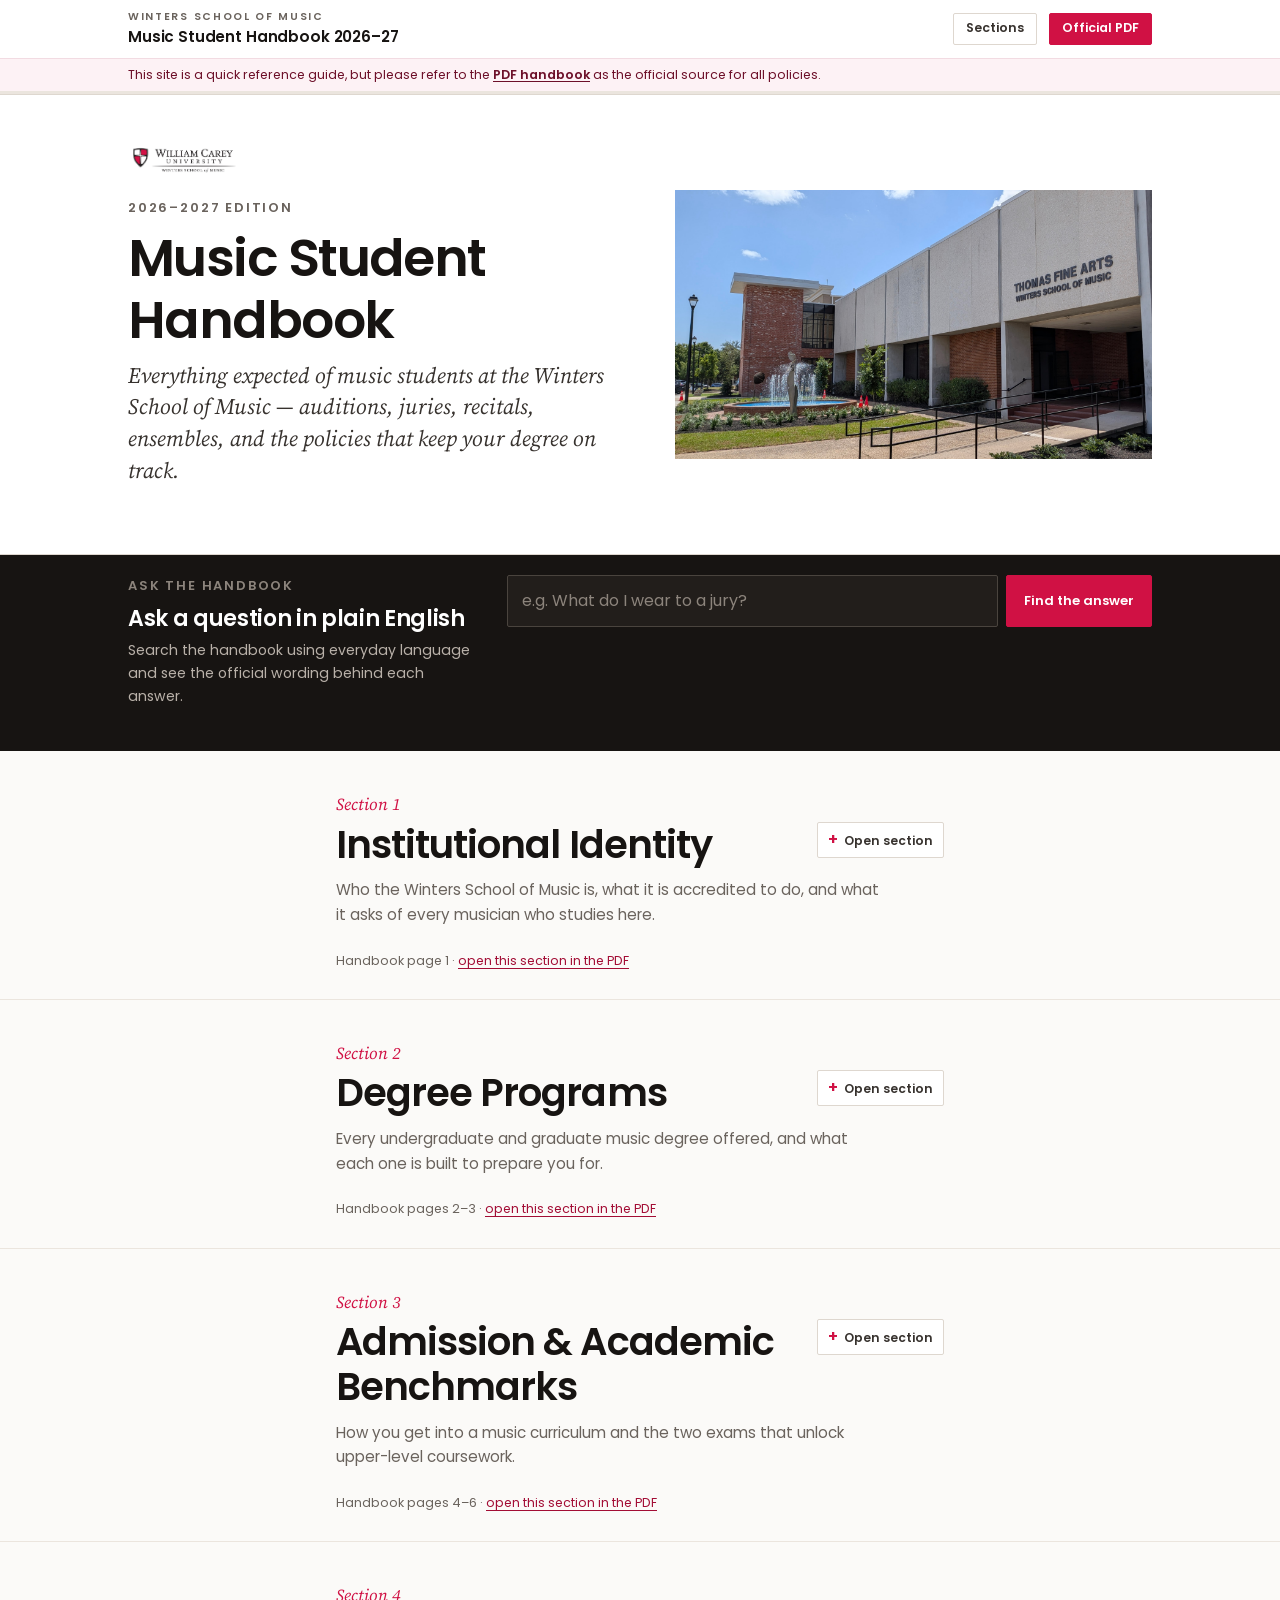
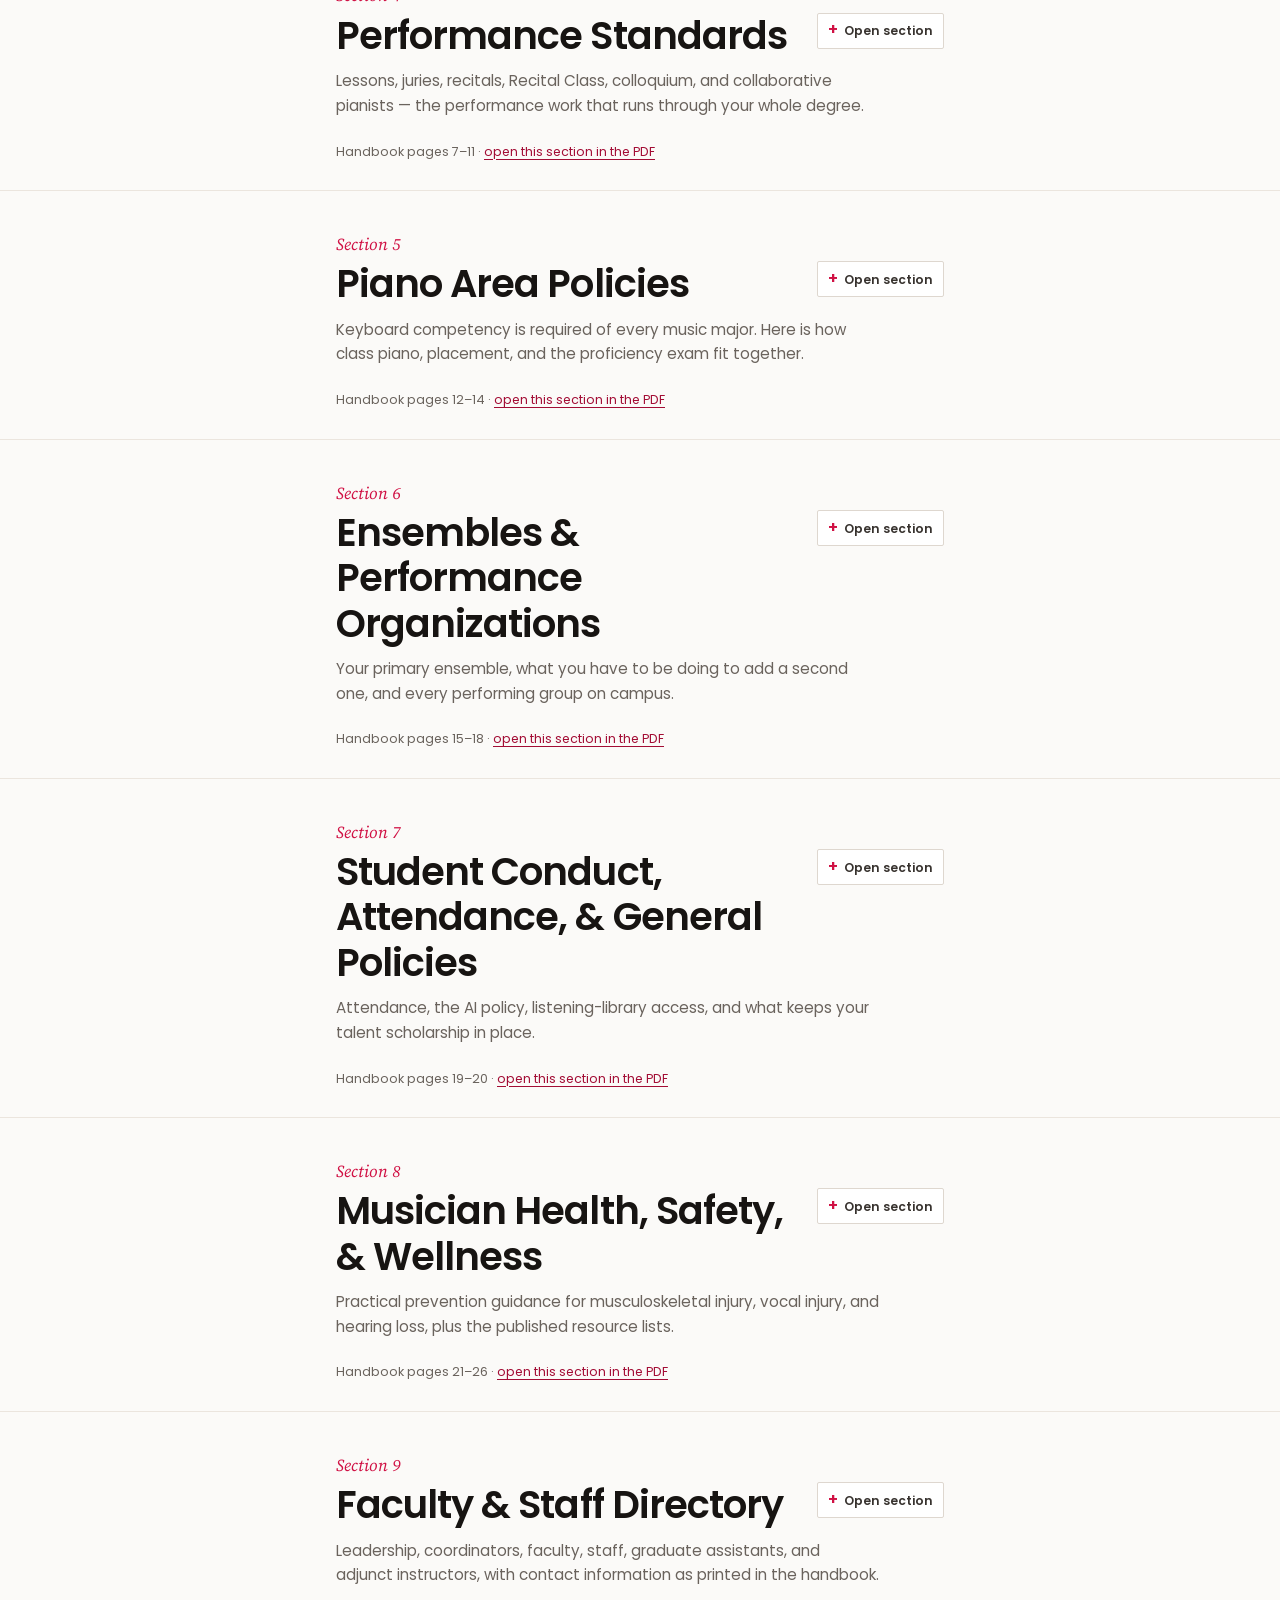
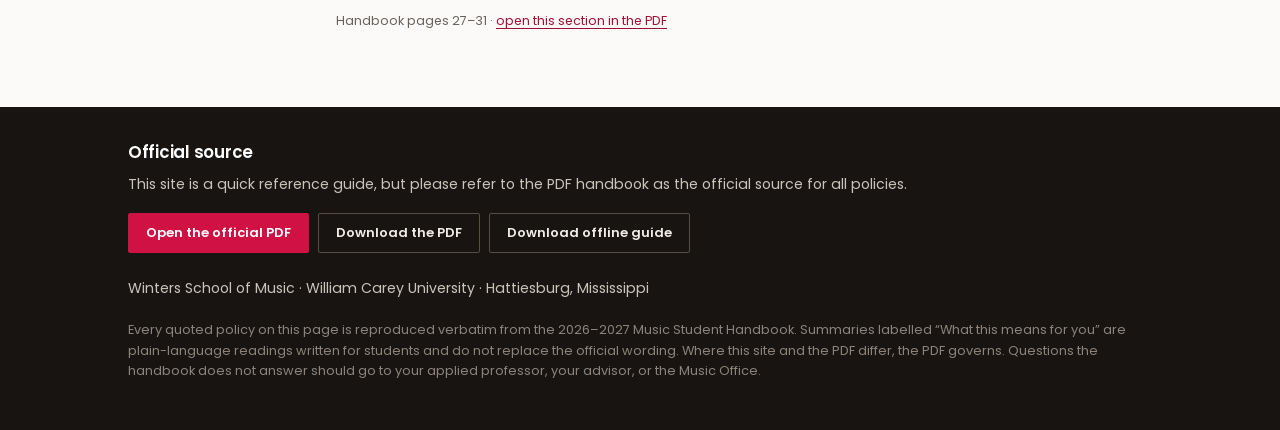
==== index.html @ 2bd4504a "Update index.html" ====
<!doctype html>
<html lang="en">
<head>
<meta charset="utf-8">
<meta name="viewport" content="width=device-width, initial-scale=1">
<title>Music Student Handbook 2026–2027 | Winters School of Music, William Carey University</title>
<meta name="description" content="A quick reference guide to the 2026–2027 Music Student Handbook of the Winters School of Music at William Carey University. The PDF handbook remains the official source for all policies.">
<meta name="author" content="Winters School of Music, William Carey University">
<meta name="color-scheme" content="light">
<link rel="stylesheet" href="assets/css/site.css">
</head>
<body>
<a class="skip-link" href="#main">Skip to main content</a>

<header class="site-header">
  <div class="wrap wrap--wide header-bar">
    <span class="header-id">
      <span class="kicker">Winters School of Music</span>
      <a class="title" href="#top"><span class="title-long">Music Student </span>Handbook 2026–27</a>
    </span>
    <button class="btn btn--ghost btn--sm" id="menu-toggle" type="button"
            aria-expanded="false" aria-controls="menu-panel">Sections</button>
    <a class="btn btn--primary btn--sm" href="assets/pdf/Music-Student-Handbook-2026-2027.pdf" target="_blank" rel="noopener">Official PDF</a>
  </div>
  <div class="official-strip">
    <div class="wrap wrap--wide"><p>This site is a quick reference guide, but please refer to the <a href="assets/pdf/Music-Student-Handbook-2026-2027.pdf" target="_blank" rel="noopener">PDF handbook</a> as the official source for all policies.</p></div>
  </div>
  <div class="progress-track" aria-hidden="true"><div class="progress-bar" id="progress-bar"></div></div>
</header>

<nav class="menu-panel" id="menu-panel" hidden aria-label="Handbook sections">
  <div class="wrap wrap--wide">
    <p class="eyebrow">Sections</p>
    <ul class="menu-list">
<li><a href="#section-1"><span class="num">1</span><span>Institutional Identity</span></a></li>
<li><a href="#section-2"><span class="num">2</span><span>Degree Programs</span></a></li>
<li><a href="#section-3"><span class="num">3</span><span>Admission &amp; Academic Benchmarks</span></a></li>
<li><a href="#section-4"><span class="num">4</span><span>Performance Standards</span></a></li>
<li><a href="#section-5"><span class="num">5</span><span>Piano Area Policies</span></a></li>
<li><a href="#section-6"><span class="num">6</span><span>Ensembles &amp; Performance Organizations</span></a></li>
<li><a href="#section-7"><span class="num">7</span><span>Student Conduct, Attendance, &amp; General Policies</span></a></li>
<li><a href="#section-8"><span class="num">8</span><span>Musician Health, Safety, &amp; Wellness</span></a></li>
<li><a href="#section-9"><span class="num">9</span><span>Faculty &amp; Staff Directory</span></a></li>
    </ul>
  </div>
</nav>

<main id="main">
<span id="top"></span>

<div class="hero">
  <div class="wrap wrap--wide hero-inner">
    <div>
      <img class="lockup" src="assets/img/wcu-winters-lockup.jpg"
           alt="William Carey University Winters School of Music logo lockup">
      <p class="eyebrow">2026–2027 Edition</p>
      <h1>Music Student Handbook</h1>
      <p class="lede">Everything expected of music students at the Winters School of Music — auditions,
        juries, recitals, ensembles, and the policies that keep your degree on track.</p>
    </div>
    <figure class="hero-figure">
      <img src="assets/img/tfa-exterior.jpg" width="1600" height="900"
           alt="The Thomas Fine Arts Building courtyard at William Carey University, with its fountain and sculpture."
           fetchpriority="high">
    </figure>
  </div>
</div>

<section class="guide" id="guide" aria-labelledby="guide-h">
  <div class="wrap wrap--wide guide-layout">
    <div class="guide-intro">
      <p class="eyebrow" style="color:#8c847c">Ask the Handbook</p>
      <h2 id="guide-h">Ask a question in plain English</h2>
      <p class="guide-sub">Search the handbook using everyday language and see the official wording behind each answer.</p>
    </div>
    <div class="guide-tools">
      <form class="guide-form" id="guide-form" role="search">
        <label class="sr-only" for="guide-input">Ask a question about the handbook</label>
        <input class="guide-input" id="guide-input" type="search" autocomplete="off"
               placeholder="e.g. What do I wear to a jury?">
        <button class="btn btn--primary" type="submit">Find the answer</button>
      </form>
    </div>
    <div class="guide-answer" id="guide-answer" role="status" aria-live="polite"></div>
  </div>
</section>

<section class="section" id="section-1" aria-labelledby="section-1-h">
<div class="wrap">
<div class="section-head">
<span class="section-num">Section 1</span>
<h2 id="section-1-h">Institutional Identity</h2>
<p class="blurb">Who the Winters School of Music is, what it is accredited to do, and what it asks of every musician who studies here.</p>
<p class="pages">Handbook page 1 · <a href="assets/pdf/Music-Student-Handbook-2026-2027.pdf#page=1" target="_blank" rel="noopener">open this section in the PDF</a></p>
<p style="margin-top:1rem"><button class="btn btn--ghost btn--sm" type="button" data-expand-all="section-1">Expand all official text</button></p>
</div>
<article class="sub" id="about-the-school">
<h3>About the Winters School of Music</h3>
<span class="pageref">Section 1 · handbook page 1 · <a href="assets/pdf/Music-Student-Handbook-2026-2027.pdf#page=1" target="_blank" rel="noopener">open in PDF</a></span>
<div class="means"><p class="means-label">What this means for you</p><p>The school is named for Donald and Frances Winters. It has been accredited by the National Association of Schools of Music since 1966 and has been a member of the American Music Therapy Association since 1977, which is why the degree requirements on this site are as specific as they are.</p></div>
<details class="official"><summary>Official handbook wording</summary>
<div class="official-body">
<p>The Winters School of Music at William Carey University is named in honor of Donald and Frances Winters in recognition of their vision, dedication, and leadership in developing the music program at the university. The Winters School has been an accredited institutional member of the National Association of Schools of Music (NASM) since 1966 and a member of the American Music Therapy Association (AMTA) since 1977.</p>
<p class="official-foot">Verbatim from the 2026–2027 Music Student Handbook, Section 1, page 1. <a href="assets/pdf/Music-Student-Handbook-2026-2027.pdf#page=1" target="_blank" rel="noopener">Open the official PDF at this page</a>.</p>
</div></details>
</article>
<article class="sub" id="mission-statement">
<h3>Mission Statement</h3>
<span class="pageref">Section 1 · handbook page 1 · <a href="assets/pdf/Music-Student-Handbook-2026-2027.pdf#page=1" target="_blank" rel="noopener">open in PDF</a></span>
<div class="means"><p class="means-label">What this means for you</p><p>The stated purpose is rigorous training that prepares disciplined artists for leadership in many fields of music, with faith integrated into that work.</p></div>
<details class="official"><summary>Official handbook wording</summary>
<div class="official-body">
<p>The Winters School of Music prepares disciplined artists and practitioners for leadership and service through rigorous academic and performance training. We expect artistic excellence while equipping graduates to integrate faith with their vocational calling across diverse musical disciplines to the glory of God alone.</p>
<p class="official-foot">Verbatim from the 2026–2027 Music Student Handbook, Section 1, page 1. <a href="assets/pdf/Music-Student-Handbook-2026-2027.pdf#page=1" target="_blank" rel="noopener">Open the official PDF at this page</a>.</p>
</div></details>
</article>
<article class="sub" id="vision-statement">
<h3>Vision Statement</h3>
<span class="pageref">Section 1 · handbook page 1 · <a href="assets/pdf/Music-Student-Handbook-2026-2027.pdf#page=1" target="_blank" rel="noopener">open in PDF</a></span>
<div class="means"><p class="means-label">What this means for you</p><p>“One Goal, One Passion” is shorthand you will hear often: excellence in education and performance, and Jesus in worship and service.</p></div>
<details class="official"><summary>Official handbook wording</summary>
<div class="official-body">
<p>“One Goal, One Passion”: Our One Goal is excellence in education and performance, and our One Passion is Jesus in worship and service.</p>
<p class="official-foot">Verbatim from the 2026–2027 Music Student Handbook, Section 1, page 1. <a href="assets/pdf/Music-Student-Handbook-2026-2027.pdf#page=1" target="_blank" rel="noopener">Open the official PDF at this page</a>.</p>
</div></details>
</article>
</div>
</section>

<section class="section" id="section-2" aria-labelledby="section-2-h">
<div class="wrap">
<div class="section-head">
<span class="section-num">Section 2</span>
<h2 id="section-2-h">Degree Programs</h2>
<p class="blurb">Every undergraduate and graduate music degree offered, and what each one is built to prepare you for.</p>
<p class="pages">Handbook pages 2–3 · <a href="assets/pdf/Music-Student-Handbook-2026-2027.pdf#page=2" target="_blank" rel="noopener">open this section in the PDF</a></p>
<p style="margin-top:1rem"><button class="btn btn--ghost btn--sm" type="button" data-expand-all="section-2">Expand all official text</button></p>
</div>
<article class="sub" id="degree-programs">
<h3>Degree Programs</h3>
<span class="pageref">Section 2 · handbook page 2 · <a href="assets/pdf/Music-Student-Handbook-2026-2027.pdf#page=2" target="_blank" rel="noopener">open in PDF</a></span>
<div class="means"><p class="means-label">What this means for you</p><p>Undergraduates can pursue the BA in Music (broader, pairs well with an outside minor), the Bachelor of Music in Music Education, Performance, or Music Therapy, or the Bachelor of Science with a concentration in Worship Leadership or Worship Technology. Graduate options are the fully online M.M.E., M.M.W.S., and Doctor of Arts in Music. Performance degrees are offered in guitar, piano, and voice. For the exact course lists, use the official University Catalog — this handbook does not replace it.</p></div>
<details class="official"><summary>Official handbook wording</summary>
<div class="official-body">
<h4>Undergraduate Degrees</h4>
<h4>Bachelor of Arts in Music</h4>
<p>The Bachelor of Arts degree with a major in music is a more general, less specialized degree program. Students pursuing this degree must complete the music core, music major, and upper-level elective coursework. This study, coupled with an outside minor such as business, psychology, foreign language, or theatre, allows for a greater diversification of possible career choices.</p>
<p>Bachelor of Music with majors in the following areas:</p>
<h4>Music Education</h4>
<p>Certified by the Mississippi Department of Education, the music education program prepares teachers in choral, instrumental, and general music, K-12. The music education degree requires four years of course work and one semester of supervised teaching.</p>
<h4>Performance</h4>
<p>Performance degrees are offered in guitar, piano, and voice. Courses in literature, pedagogy, and applied lessons prepare the student for graduate study, performance, and teaching careers. Piano majors may also pursue an emphasis in pedagogy or collaborative performance. Voice majors may pursue an emphasis in pedagogy.</p>
<h4>Music Therapy</h4>
<p>The music therapy degree offers expertise in music and psychology that prepares the student for work in a clinical/hospital setting. This program requires four years of coursework that is followed by a six-month internship and leads to certification.</p>
<p>Bachelor of Science in Music with concentrations in the following areas:</p>
<h4>Worship Leadership</h4>
<p>Developed with today’s full-time and bi-vocational worship leader in mind, this degree is designed with free electives to use for a minor or a second major. Courses include studies in music, worship studies, conducting, ensemble, and performance. The culmination of the degree is a worship leadership internship in the local church.</p>
<h4>Worship Technology</h4>
<p>Developed with today’s full-time and bi-vocational worship technology director in mind, this degree is designed with free electives to use for a minor or a second major. Courses include studies in music, worship studies, technology, ensemble, and performance. The culmination of the degree is a worship technology internship in the local church.</p>
<h4>Graduate Degrees</h4>
<h4>Master of Music Education</h4>
<p>The fully online Master of Music Education (M.M.E.) degree program provides an opportunity for music educators to perfect musicianship and enhance pedagogical expertise toward becoming master teachers. The program supports and advances the mission of William Carey University which is to provide quality liberal arts and professional education programs within a caring, Christian academic community, encouraging the individual student to develop his or her highest potential in scholarship, leadership, and service. Upon completion of this degree, students will be eligible for an advanced license (AA) to teach in the state of Mississippi.</p>
<h4>Master of Music in Worship Studies</h4>
<p>The fully online Master of Music in Worship Studies (M.M.W.S.) degree program provides an opportunity for church music professionals to perfect musicianship and to enhance specific expertise in the fields of church music and worship studies. The program supports and advances the mission of William Carey University which is to provide quality liberal arts and professional education programs within a caring, Christian academic community, encouraging the individual student to develop his or her highest potential in scholarship, leadership, and service.</p>
<h4>Doctor of Arts in Music</h4>
<p>The fully online Doctor of Arts in Music (D.A.) degree is designed to prepare musicians for careers in collegiate teaching as well as help prepare them to become leaders in their current positions as educators and worship leaders. The philosophy of the program is to integrate in-depth preparation in a primary emphasis, either Music Education or Worship Ministry, with general studies in an interest area that includes, but is not limited to, Conducting/ Performance Pedagogy, Leadership, Theology, and the Marching Arts. These interest areas are required to accommodate the diverse teaching responsibilities found in university instruction today. The School of Music core includes foundational course work in music history, music theory, and music performance.</p>
<p>Comprehensive degree curricula can be found in the official University Catalog.</p>
<p class="official-foot">Verbatim from the 2026–2027 Music Student Handbook, Section 2, page 2. <a href="assets/pdf/Music-Student-Handbook-2026-2027.pdf#page=2" target="_blank" rel="noopener">Open the official PDF at this page</a>.</p>
</div></details>
</article>
</div>
</section>

<section class="section" id="section-3" aria-labelledby="section-3-h">
<div class="wrap">
<div class="section-head">
<span class="section-num">Section 3</span>
<h2 id="section-3-h">Admission &amp; Academic Benchmarks</h2>
<p class="blurb">How you get into a music curriculum and the two exams that unlock upper-level coursework.</p>
<p class="pages">Handbook pages 4–6 · <a href="assets/pdf/Music-Student-Handbook-2026-2027.pdf#page=4" target="_blank" rel="noopener">open this section in the PDF</a></p>
<p style="margin-top:1rem"><button class="btn btn--ghost btn--sm" type="button" data-expand-all="section-3">Expand all official text</button></p>
</div>
<article class="sub" id="admission">
<h3>Admission to Music Curricula</h3>
<span class="pageref">Section 3 · handbook page 4 · <a href="assets/pdf/Music-Student-Handbook-2026-2027.pdf#page=4" target="_blank" rel="noopener">open in PDF</a></span>
<div class="means"><p class="means-label">What this means for you</p><p>Plan on an audition before you are admitted, and a music theory placement exam once you arrive; every new student enrolls in Freshman Theory I and starts either in week 1 or week 9 depending on the results. Transfer credit is evaluated by the Registrar's Office, and theory and class piano only transfer with a grade of B or higher. Transfer students must pass an upper-level examination during their first semester. Graduate applicants need a 2.75 GPA over their last 60 hours; doctoral applicants need a 3.0 master's GPA, two recommendation letters, a resume, and a 1,000- to 1,500-word writing sample.</p></div>
<details class="official"><summary>Official handbook wording</summary>
<div class="official-body">
<h4>Undergraduate Admission</h4>
<h4>Music Audition</h4>
<p>Prior to admission, each candidate should perform before the music faculty or program director. Selections should be representative of the student’s highest level of proficiency in vocal or instrumental music. In some instances, a student may be admitted as a music major who has not had the formal training necessary to perform the suggested literature but demonstrates exceptional talent.</p>
<h4>Music Theory Placement</h4>
<p>A Music Theory Placement Exam will be given to all students entering the School of Music. All new students will enroll in Freshman Theory I, and based on the results of the placement exam, will attend class beginning in week 1 or week 9. If the student is a community college transfer student and completed 4 semesters of music theory (freshmen &amp; sophomore levels) with a grade of B or higher, the placement exam is not required.</p>
<h4>Transfer Credits</h4>
<p>Evaluation of transfer credits for all courses, including music, is handled by the Registrar’s Office. All keyboard placement, class sequence progression, transfer credit evaluations, and proficiency requirements are governed by the Piano Area Policies outlined in Section 5 of this handbook. Transfer students must pass an upper-level examination during their first semester of attendance to continue in upper-level music study.</p>
<h4>Graduate Admission</h4>
<p>Master’s degree candidates must hold a bachelor’s degree in music from a regionally accredited institution with a cumulative grade point average of 2.75 over the last 60 credit hours of coursework</p>
<p>Music Education program requirements specific to M.M.E. Prior to admission, students must complete an admission application and either possess a current teacher’s certificate or have successfully passed Praxis II examinations (5113, 5114, 5115, or 5116) for teacher education eligibility (passing score based on state of residency).</p>
<p>Worship Studies program requirements specific to M.M.W.S. Prior to admission, students must complete an admission application and submit an essay of no less than 500 words describing learning and professional goals.</p>
<p>Requirements for graduation are found in the graduate catalog.</p>
<h4>Doctoral Admission</h4>
<p>Doctoral applicants must hold a master’s degree in music (or equivalent) with a cumulative grade point average of 3.0 or higher on all master’s level coursework. Applicants must submit two letters of recommendation from individuals familiar with the applicant’s professional and/or educational work, a resume (or curriculum vita), and a 1,000 to 1,500 word scholarly writing sample that describes the candidate’s interest in pursuing a terminal degree and an issue related to the candidate’s intended emphasis area. Accepted applicants must complete qualifying exams in music theory and music history.</p>
<p>Requirements for graduation are found in the graduate catalog.</p>
<p class="official-foot">Verbatim from the 2026–2027 Music Student Handbook, Section 3, page 4. <a href="assets/pdf/Music-Student-Handbook-2026-2027.pdf#page=4" target="_blank" rel="noopener">Open the official PDF at this page</a>.</p>
</div></details>
</article>
<article class="sub" id="upper-level-exam">
<h3>Upper-Level Examinations</h3>
<span class="pageref">Section 3 · handbook page 5 · <a href="assets/pdf/Music-Student-Handbook-2026-2027.pdf#page=5" target="_blank" rel="noopener">open in PDF</a></span>
<div class="means"><p class="means-label">What this means for you</p><p>This is the gate to 300- and 400-level music courses. Register for it after you finish Sophomore Theory (MUT 262) or Commercial Theory (MUT 265) and your piano proficiencies. The exam is a ten-minute recital in your principal area — memorized for all voice concentrations, and check with your applied instructor otherwise. Instrumentalists also submit an unedited scales-and-arpeggios recording in week 10, with one retake in week 12. Until you pass every component, you stay registered at the sophomore applied level and cannot register for upper-level music courses.</p></div>
<details class="official"><summary>Official handbook wording</summary>
<div class="official-body">
<p>Upper-level coursework is designated by a course code in the 300-499 range. To determine eligibility for Upper-Level music study, all students should register for an examination in their applied concentration after the successful completion of Sophomore Theory (MUT 262) or Commercial Theory (MUT 265) and Piano Proficiencies. The exam will consist of a ten-minute recital in the student’s principal performing area. For all voice concentrations, the program must be performed from memory. Other majors and concentrations should consult their applied instructor regarding memorization requirements.</p>
<p>Instrumentalists must submit an unedited recording of the 12 major and 12 natural minor scales with arpeggios to the instrumental coordinator during week 10 of the semester they intend to do their Upper-Level Exam. If the scales are not passed in week 10, then another recording may be made in week 12. If the scales are not passed in week 12, then the student will fail their Upper-Level Exam and be required to attempt it again the next semester.</p>
<p>FAILURE TO COMPLETE ALL COMPONENTS OF THE UPPER-LEVEL EXAM MEANS THAT STUDENTS MAY NOT REGISTER FOR UPPER-LEVEL MUSIC COURSES UNTIL ALL COMPONENTS OF THE EXAM ARE SUCCESSFULLY COMPLETED.</p>
<p>Students must register for applied music at the sophomore level until the Upper-Level Exam is successfully completed.</p>
<p>Transfer students will be permitted to enroll in Upper-Level coursework, including applied study, in their first semester at Carey provided they meet the following criteria: 1) have earned the equivalent of two full years of credit (freshman and sophomore) in their applied concentration, 2) have earned credit for freshman and sophomore music theory, and 3) have completed or made significant progress toward completion of all requirements for the piano proficiency as determined by the Carey music faculty.</p>
<p>To continue in Upper-Level coursework beyond the first semester at Carey, transfer students meeting the criteria above must successfully complete the Upper-Level exam and piano proficiency by the end of the first semester. Failure to complete both requirements will result in the student being restricted from enrolling in additional Upper-Level coursework until those requirements have been satisfied. With applied faculty approval, a transfer student’s Upper-Level program may consist in part of previously prepared material, but not entirely.</p>
<p class="official-foot">Verbatim from the 2026–2027 Music Student Handbook, Section 3, page 5. <a href="assets/pdf/Music-Student-Handbook-2026-2027.pdf#page=5" target="_blank" rel="noopener">Open the official PDF at this page</a>.</p>
</div></details>
</article>
<article class="sub" id="secondary-proficiency">
<h3>Secondary Proficiency Examinations</h3>
<span class="pageref">Section 3 · handbook page 6 · <a href="assets/pdf/Music-Student-Handbook-2026-2027.pdf#page=6" target="_blank" rel="noopener">open in PDF</a></span>
<div class="means"><p class="means-label">What this means for you</p><p>Every music major needs an applied secondary. For most students that is piano, because NASM requires keyboard competency; piano majors pick a different secondary instead. Voice secondaries sing three contrasting memorized songs, guitar secondaries play pieces plus CAGED scales, triads, and 7th-chord voicings, and orchestral or band secondaries play two intermediate pieces plus scales, arpeggios, and a chromatic scale. Piano proficiency details live in Section 5.</p></div>
<details class="official"><summary>Official handbook wording</summary>
<div class="official-body">
<p>All students pursuing a Bachelor of Music, a Bachelor of Arts in Music, or a Bachelor of Science in Music degree must pass ALL COMPONENTS OF THE UPPER-LEVEL EXAM.</p>
<p>All music majors are required to have an applied secondary. For many music majors, this will be piano, as all students are required to demonstrate proficiency on the keyboard according to NASM guidelines. Piano majors must enroll in another chosen secondary area of applied music and pass the corresponding proficiency examination. Piano proficiency requirements are found in Section 5 of this handbook.</p>
<p>Secondary exams consist of the following:</p>
<h4>Voice</h4>
<ul>
<li>Sing from memory three contrasting songs with precise intonation, musical accuracy, expression, clear diction, and a sense of style. The three selections should include an English song or aria and two language selections.</li>
</ul>
<h4>Guitar</h4>
<ul>
<li>Play two intermediate-level pieces</li>
<li>Sight read one piece from a chord chart (pop symbols or numbers)</li>
<li>Play major and minor diatonic and pentatonic scales in each CAGED position</li>
<li>Play major and minor triads and their inversions across the neck in adjacent string and spread string spacings</li>
<li>Play all 7th chord qualities in drop 2 and drop 3 voicings</li>
</ul>
<h4>Orchestral/Band Instruments</h4>
<ul>
<li>Play two pieces of intermediate difficulty</li>
<li>Play all major and minor scales</li>
<li>Play all major and minor arpeggios</li>
<li>Play a chromatic scale</li>
</ul>
<p class="official-foot">Verbatim from the 2026–2027 Music Student Handbook, Section 3, page 6. <a href="assets/pdf/Music-Student-Handbook-2026-2027.pdf#page=6" target="_blank" rel="noopener">Open the official PDF at this page</a>.</p>
</div></details>
</article>
</div>
</section>

<section class="section" id="section-4" aria-labelledby="section-4-h">
<div class="wrap">
<div class="section-head">
<span class="section-num">Section 4</span>
<h2 id="section-4-h">Performance Standards</h2>
<p class="blurb">Lessons, juries, recitals, Recital Class, colloquium, and collaborative pianists — the performance work that runs through your whole degree.</p>
<p class="pages">Handbook pages 7–11 · <a href="assets/pdf/Music-Student-Handbook-2026-2027.pdf#page=7" target="_blank" rel="noopener">open this section in the PDF</a></p>
<p style="margin-top:1rem"><button class="btn btn--ghost btn--sm" type="button" data-expand-all="section-4">Expand all official text</button></p>
</div>
<article class="sub" id="applied-study">
<h3>Applied Study (Private Lessons)</h3>
<span class="pageref">Section 4 · handbook page 7 · <a href="assets/pdf/Music-Student-Handbook-2026-2027.pdf#page=7" target="_blank" rel="noopener">open in PDF</a></span>
<div class="means"><p class="means-label">What this means for you</p><p>A $60 general music fee is charged per applied course. Non-major lessons are 30 minutes for one hour of credit; major lessons on your primary instrument or voice part are 60 minutes for two hours. You are expected to perform on a General Recital each semester, and the sign-up deadline is 4:00 pm Wednesday before a Friday performance — with title, composer, composer's dates, collaborative pianist, and length submitted to the Music Office. Studio recitals, studio classes, and chamber groups are assigned by your applied professor.</p></div>
<details class="official"><summary>Official handbook wording</summary>
<div class="official-body">
<p>A general music fee of $60 is assessed per applied music course in the Business Office.</p>
<p>There are two types of applied lessons:</p>
<ul>
<li>Non-Major, for students who desire elective applied lessons or are taking applied lessons leading to a proficiency exam. These lessons are 30 minutes in length. (1-semester hour)</li>
<li>Major, for Music Majors on their primary/principal voice part or instrument. These lessons are 60 minutes in length. (2-semester hours)</li>
</ul>
<p>Students are expected to perform in a General Recital each semester in their applied concentration. The deadline for signing up for a General Recital performance is 4:00 pm Wednesday prior to the performance on Friday. Students must supply the Music Office with complete information including Title, Composer, Composer’s Birth and Death Dates, Collaborative Pianist, and Length of Piece. The Recital Class Sign-Up Mach form can be found at the following link: RECITAL CLASS SIGNUP</p>
<p>Students are expected to participate in their individual studio recitals, classes, or chamber groups as assigned by their applied professor.</p>
<p class="official-foot">Verbatim from the 2026–2027 Music Student Handbook, Section 4, page 7. <a href="assets/pdf/Music-Student-Handbook-2026-2027.pdf#page=7" target="_blank" rel="noopener">Open the official PDF at this page</a>.</p>
</div></details>
</article>
<article class="sub" id="juries">
<h3>Jury Requirements</h3>
<span class="pageref">Section 4 · handbook page 9 · <a href="assets/pdf/Music-Student-Handbook-2026-2027.pdf#page=9" target="_blank" rel="noopener">open in PDF</a></span>
<div class="means"><p class="means-label">What this means for you</p><p>Everyone in major applied music performs a jury every semester. You choose one piece and the panel asks for more from your repertoire list, so performance majors should be ready for several. Scale juries happen inside your weekly lesson on a set freshman-to-sophomore sequence. Dress code for juries, upper-level exams, and Recital Class is business dress, no jeans, no athletic shoes. Missing a jury without notifying your teacher in advance is an F, and an approved incomplete has to be finished by the end of week two of the next semester.</p></div>
<details class="official"><summary>Official handbook wording</summary>
<div class="official-body">
<p>All students enrolled in major applied music are required to perform an Applied Jury Examination each semester. Repertoire and memorization requirements are contained in each applied course’s syllabus. Each student will choose one piece, and the jury will request additional selections from the student’s repertoire list. Performance majors should expect to perform several selections.</p>
<p>Scale juries will take place in applied lessons during the student’s weekly applied lesson in the following sequence:</p>
<ul>
<li>Fall freshmen, 12 major scales with arpeggios</li>
<li>Spring freshmen, 12 natural minor scales with arpeggios</li>
<li>Fall sophomore, 12 harmonic minor scales with arpeggios</li>
<li>Spring sophomore, 12 melodic minor scales with arpeggios</li>
</ul>
<p>Transfer student scale jury requirements will be determined by the applied faculty</p>
<p>Appropriate attire for performances (juries, Upper-Level exams, Recital Class, et al) is expected of all students and is as follows:</p>
<ul>
<li>Men: slacks, dress shirts, and/or ties, with or without jackets</li>
<li>Women: dress of moderate length or suitable slacks outfits</li>
<li>No jeans or athletic shoes</li>
</ul>
<p>The final grade in applied music is determined by combining the jury grade with the professor’s evaluation of the student performance throughout the semester. Grading criteria for all music courses is contained in the course syllabus.</p>
<p>Student failure to appear for a jury without PRIOR notice to the applied teacher will result in a jury grade of “F.” Certain extenuating circumstances (i.e., death in the family, illness with doctor’s excuse) may allow the student to receive an incomplete (“I”); however, a final semester grade may not be determined until the jury is complete. Failure to be present at a Jury, Upper-Level Exam, or Piano Proficiency Exam without PRIOR notification will result in an “F” in the applied lesson.</p>
<p>Since an incomplete (“I”) is designed to accommodate the student unable to perform during the exam time, and not to excuse a student who is unprepared, the make-up jury should be completed by the end of the second week of the following semester. Students who fail to meet the jury make-up deadline will receive an “F” and must re-enroll and successfully pass the failed applied course. An incomplete (“I”) which extends beyond the end of the following semester automatically becomes an “F.”</p>
<p class="official-foot">Verbatim from the 2026–2027 Music Student Handbook, Section 4, page 9. <a href="assets/pdf/Music-Student-Handbook-2026-2027.pdf#page=9" target="_blank" rel="noopener">Open the official PDF at this page</a>.</p>
</div></details>
</article>
<article class="sub" id="recitals">
<h3>Junior &amp; Senior Recital Requirements</h3>
<span class="pageref">Section 4 · handbook page 9 · <a href="assets/pdf/Music-Student-Handbook-2026-2027.pdf#page=9" target="_blank" rel="noopener">open in PDF</a></span>
<div class="means"><p class="means-label">What this means for you</p><p>Music education, BA, and music therapy students present one recital; performance majors present a junior and a senior recital. Before a junior recital you must have finished the Upper-Level Exam, all piano proficiencies, and Sophomore Theory. Clear the date with your applied teacher, advisor, and collaborative pianist, then reserve it in the Music Office. You must pass a recital hearing at least two weeks before the date and turn in your program at that hearing. Junior recitals are Thursdays at 6:00 pm and senior recitals Thursdays at 7:00 pm, with Tuesday and Monday slots opened as those fill. Setup and cleanup are your responsibility.</p></div>
<details class="official"><summary>Official handbook wording</summary>
<div class="official-body">
<p>Students in the following degree programs are required to present recitals:</p>
<ul>
<li>Music Education, senior recital of 25-30 minutes</li>
<li>Performance, junior recital of 25-30 minutes and a senior recital of 45-55 minutes</li>
<li>Music Therapy, junior recital of 25-30 minutes</li>
<li>BA in Music, senior recital of 25-30 minutes</li>
</ul>
<p>Students must complete the Upper-Level Exam, ALL Piano Proficiencies, and Sophomore Theory before being allowed to present a junior recital. All required recitals must be done prior to MUE 496 (Music Education) or MTH 497 (Music Therapy).</p>
<p>Non-degree recitals are encouraged. Scheduling will be based on availability.</p>
<h4>Process for Scheduling a Recital</h4>
<p>In selecting and reserving a recital space, required degree recitals take precedence over non-degree recitals.</p>
<p>The recital date must be cleared with the applied teacher, advisor, and collaborative pianist (if applicable) before it can be reserved on the Music calendar. Dates must be scheduled in the Music Office. Students who do not perform a recital on the registered date will not be guaranteed a make-up recital date within that semester.</p>
<p>Please click the following link for the Recital Scheduling Form: SCHEDULING FORM</p>
<p>Degree recitals cannot be performed until the student passes a recital hearing with the applied music faculty at least two weeks prior to the scheduled date of the recital. Recital programs must be submitted to the Music Office at the time of the recital hearing. Students are responsible for setting up the recital space and cleaning up following a recital.</p>
<h4>Recital Scheduling</h4>
<p>Junior Recitals, Thursdays at 6:00 pm (when Thursdays are full, then Tuesdays at 6:00 pm are opened; if Tuesdays are full, then Mondays at 6:00 pm are opened)</p>
<p>Senior Recitals, Thursdays at 7:00 pm (when Thursdays are full, then Tuesdays at 7:00 pm are opened; if Tuesdays are full, then Mondays at 7:00 pm are opened)</p>
<p class="official-foot">Verbatim from the 2026–2027 Music Student Handbook, Section 4, page 9. <a href="assets/pdf/Music-Student-Handbook-2026-2027.pdf#page=9" target="_blank" rel="noopener">Open the official PDF at this page</a>.</p>
</div></details>
</article>
<article class="sub" id="recital-class">
<h3>Recital Class</h3>
<span class="pageref">Section 4 · handbook page 7 · <a href="assets/pdf/Music-Student-Handbook-2026-2027.pdf#page=7" target="_blank" rel="noopener">open in PDF</a></span>
<div class="means"><p class="means-label">What this means for you</p><p>Recital Class is 20 performances a semester, 11 to 13 weekly class meetings plus 7 to 9 outside performances. Register for MUR 000 while you are in applied study, and MUR 001 in the term of your senior recital. You also have to perform in Recital Class at least once per semester as the featured soloist, chamber ensembles do not count. Failing two semesters costs $500 from your Talent Scholarship or Ensemble Award, and every additional failed semester reduces it further. Honors Colloquium does not count for credit or as an excused absence.</p></div>
<details class="official"><summary>Official handbook wording</summary>
<div class="official-body">
<p>Attendance at recitals and school concerts is considered an integral part of each student’s development as both a performer and an informed listener. Recital Class students are required to attend 11-13 weekly Recital Class meetings and 7-9 outside performances (student recitals, faculty recitals, ensemble concerts, musicals, and operas presented or sponsored by the Winters School of Music and other pre-approved musical performances) for a total of 20 performances per semester.</p>
<p>Music majors and minors enrolled in applied study must register for MUR 000 (Recital Class). Students who are required to perform a senior recital will register for MUR 001 (Senior Recital Class) in the term the recital is to be performed. Failure to register for Recital Class may result in a reduction of Talent Scholarship or Ensemble Award. A grade of “P” or “F” will be earned in the class.</p>
<p>Students who fail Recital Class for two semesters will forfeit $500 from their Music Talent Scholarship or Ensemble Award; every additional semester that is failed will result in additional reduction of Talent Scholarship or Ensemble Award. Students are required to register for MUR 001 (Senior Recital Class) during their final semester on campus or during their residency semester. Carey Scholars are not excused from this requirement. Honors Colloquium will not count as recital credit or as an excused absence from Recital Class.</p>
<p>Transfer students who have met recital requirements at their respective schools, but do not have transcript credit, may be required to secure a letter verifying recital attendance.</p>
<p>All music majors enrolled in applied lessons must perform in Recital Class at least once per semester. Failure to meet this requirement will result in a failing grade for the term. Performances must feature the student as the primary soloist (with or without a collaborative pianist). Chamber ensembles do not satisfy this requirement. However, standard repertoire involving additional performers (such as a duet or trio) where the student remains the featured performer may be approved at the applied instructor's discretion. First-semester students may be exempted from performing during the first term at their applied instructor's discretion. Secondary and elective students are encouraged to participate as scheduling allows.</p>
<p>Performance dates and venues are assigned by applied faculty. Once assigned a slot by the applied teacher (verified by the music office), the student is responsible for submitting complete program details no later than 4:00 PM on the Wednesday preceding the Friday performance. Late or incomplete submissions will result in forfeiture of the performance slot. Click here to submit recital class program information. Program details must be submitted via the RECITAL CLASS PROGRAM INFORMATION FORM and include: Full Title of Piece (including movement numbers and titles) Composer's Full Name and Dates (Birth-Death) Name of Collaborative Pianist (or note Unaccompanied) Exact Performance Duration (MM:SS)</p>
<p>Information and instructions regarding Recital Class performances will be available from individual applied teachers. Appropriate attire for all recital performances consists of the same requirements for jury examinations.</p>
<p class="official-foot">Verbatim from the 2026–2027 Music Student Handbook, Section 4, page 7. <a href="assets/pdf/Music-Student-Handbook-2026-2027.pdf#page=7" target="_blank" rel="noopener">Open the official PDF at this page</a>.</p>
</div></details>
</article>
<article class="sub" id="colloquium">
<h3>Colloquium</h3>
<span class="pageref">Section 4 · handbook page 10 · <a href="assets/pdf/Music-Student-Handbook-2026-2027.pdf#page=10" target="_blank" rel="noopener">open in PDF</a></span>
<div class="means"><p class="means-label">What this means for you</p><p>Music education, performance, music therapy, and worship students take a degree-specific colloquium that meets 4 to 7 times a semester. Attendance is mandatory, and you stay enrolled until you finish your on-campus degree requirements. The four courses are MUE 000, MUX 000, MTH 0010, and MUC 000.</p></div>
<details class="official"><summary>Official handbook wording</summary>
<div class="official-body">
<p>Students majoring in music education, performance, music therapy, or worship (leadership or technology) must participate in a colloquium course based on their degree plan. Participation will provide unique opportunities for interdisciplinary learning and shared development among students during various stages of their program. Students will discuss and address various techniques, methods, clinicals, and practical subjects related to their degree program to better prepare them for their field of study.</p>
<p>Enrollment in degree-specific colloquium courses is required until completion of all on-campus degree requirements. Colloquium meetings are scheduled 4-7 times per semester. Attendance is mandatory. There are four colloquium courses available:</p>
<ul>
<li>Music Education Colloquium (MUE 000), required for all music education (vocal/instrumental) majors.</li>
<li>Music Performance Colloquium (MUX 000), required for all music performance (vocal/instrumental) majors.</li>
<li>Music Therapy Colloquium (MTH 0010), required for all music therapy majors.</li>
<li>Worship Colloquium (MUC 000), required for all worship leadership &amp; worship technology majors and minors.</li>
</ul>
<p class="official-foot">Verbatim from the 2026–2027 Music Student Handbook, Section 4, page 10. <a href="assets/pdf/Music-Student-Handbook-2026-2027.pdf#page=10" target="_blank" rel="noopener">Open the official PDF at this page</a>.</p>
</div></details>
</article>
<article class="sub" id="collaborative-piano">
<h3>Collaborative Piano Guidelines</h3>
<span class="pageref">Section 4 · handbook page 10 · <a href="assets/pdf/Music-Student-Handbook-2026-2027.pdf#page=10" target="_blank" rel="noopener">open in PDF</a></span>
<div class="means"><p class="means-label">What this means for you</p><p>If you need a staff pianist, the Fall 2026 Collaborative Contract is due to Dr. Mathis by Thursday of Week 4 at 11:59 PM, filled out with your applied professor, with all music uploaded as a single PDF in the correct key, otherwise it is not accepted. Vocalists choose Option A ($400, one hour weekly) or Option B ($200, thirty minutes weekly); instrumentalists have one option ($200 for six 30-minute services). Degree recitals, competitions, and recordings add a $100 event fee. Fees are non-refundable and must be repaid if an event is rescheduled. Rehearsals start Week 5, need seven days' notice, are capped at two per week during Weeks 12-14, and require 24 hours' notice to cancel. A collaborative pianist is not required for juries or general recitals, accompaniment recordings are allowed there.</p></div>
<details class="official"><summary>Official handbook wording</summary>
<div class="official-body">
<p>The Fall 2026 Collaborative Contract is the required agreement to secure a pianist for lessons, juries, and recitals this semester. The contract must be filled out with the applied professor and submitted to Dr. Mathis by Thursday of Week 4 at 11:59 PM. All music must be uploaded as a single PDF in the correct key. Otherwise, the contract will not be accepted.</p>
<p>Vocalists may choose between two collaborative service options: Option A ($400) provides one hour of services each week, while Option B ($200) provides thirty minutes weekly. Both options include one general recital and jury. Instrumentalists who need a pianist have a single option ($200) that will receive (6) 30-minute services over the course of the semester in addition to one general recital and jury. Links to both contracts are below. Instrumental Collaborative Contract, Vocal Collaborative Contract.</p>
<p>If performing a degree recital, competition, or recording, there is an additional $100 event fee that applies (this does not apply to Upper-Level or General Recital performances). Please note: all fees are non-refundable and must be repaid if an event is rescheduled.</p>
<p>Rehearsals can start as early as Week 5 and must be scheduled at least seven days in advance. Only two rehearsals per week are allowed during Weeks 12–14, and cancellations require at least 24 hours’ notice to be rescheduled. Be on time and prepared. Missed or late rehearsals cannot be made up. By signing the contract, the student and the professor are agreeing to these policies, which are designed to help students stay organized and set up for a successful semester.</p>
<p>Note: Performing with a collaborative pianist is not required for juries or general recital participation. Due to the growth of the school of music, accompaniment recordings are allowed in these instances to alleviate collaborative personnel shortage.</p>
<p class="official-foot">Verbatim from the 2026–2027 Music Student Handbook, Section 4, page 10. <a href="assets/pdf/Music-Student-Handbook-2026-2027.pdf#page=10" target="_blank" rel="noopener">Open the official PDF at this page</a>.</p>
</div></details>
</article>
<article class="sub" id="guest-artists">
<h3>Guest Artists</h3>
<span class="pageref">Section 4 · handbook page 11 · <a href="assets/pdf/Music-Student-Handbook-2026-2027.pdf#page=11" target="_blank" rel="noopener">open in PDF</a></span>
<div class="means"><p class="means-label">What this means for you</p><p>Visiting artists perform in Thomas &amp; Miriam Roberson Auditorium, the Recital Hall, or Bass Chapel, usually with a master class the day before or after. Music majors are required to attend the recitals and take part in master classes as assigned by applied faculty.</p></div>
<details class="official"><summary>Official handbook wording</summary>
<div class="official-body">
<p>Each year, the Winters School invites several US and international performers to present recitals in Thomas &amp; Miriam Roberson Auditorium, Recital Hall, or Bass Chapel, sometimes preceded or followed by master classes the next day. These performances provide students with exposure to repertoire and opportunities to work with noted artists. Music majors are required to attend the recitals and participate in the master classes as assigned by applied faculty.</p>
<p class="official-foot">Verbatim from the 2026–2027 Music Student Handbook, Section 4, page 11. <a href="assets/pdf/Music-Student-Handbook-2026-2027.pdf#page=11" target="_blank" rel="noopener">Open the official PDF at this page</a>.</p>
</div></details>
</article>
</div>
</section>

<section class="section" id="section-5" aria-labelledby="section-5-h">
<div class="wrap">
<div class="section-head">
<span class="section-num">Section 5</span>
<h2 id="section-5-h">Piano Area Policies</h2>
<p class="blurb">Keyboard competency is required of every music major. Here is how class piano, placement, and the proficiency exam fit together.</p>
<p class="pages">Handbook pages 12–14 · <a href="assets/pdf/Music-Student-Handbook-2026-2027.pdf#page=12" target="_blank" rel="noopener">open this section in the PDF</a></p>
<p style="margin-top:1rem"><button class="btn btn--ghost btn--sm" type="button" data-expand-all="section-5">Expand all official text</button></p>
</div>
<div class="sub" id="section-5-overview">
<h3>Overview</h3>
<span class="pageref">Handbook page 12</span>
<div class="official-body" style="padding:0;border:0"><p>All music majors at William Carey University are required to demonstrate keyboard competency, as is required by NASM (National Association of Schools of Music). The content covered in Freshman and Sophomore Piano classes provides a foundational knowledge of the piano to better equip a student for a successful career in music. Successfully passing four semesters of Piano Class (MUP 171, 172, 271, 272) with a grade of C or higher will complete the Piano Proficiency Exam and all the piano course requirements. All music majors must register and receive credit for completing the Piano Proficiency Exam (MUP 000). If a student’s primary instrument is piano, they must register for and complete a secondary proficiency exam before progressing to upper-level music study (see Secondary Proficiency Exam requirements found in this handbook).</p></div>
</div>
<article class="sub" id="class-piano">
<h3>Class Piano</h3>
<span class="pageref">Section 5 · handbook page 12 · <a href="assets/pdf/Music-Student-Handbook-2026-2027.pdf#page=12" target="_blank" rel="noopener">open in PDF</a></span>
<div class="means"><p class="means-label">What this means for you</p><p>Four semesters of class piano, MUP 171, 172, 271, 272, passed with a C or higher completes the requirement, and you stay enrolled in piano continuously until the proficiency is done. Finish the sequence before an upper-level jury, junior or senior upper-level courses, an academic junior or senior recital, student teaching, internships, and graduation. If you fail a section, you wait for the next time it is offered and retake it.</p></div>
<details class="official"><summary>Official handbook wording</summary>
<div class="official-body">
<p>The Class Piano sequence must be completed in its entirety prior to passing an Upper-Level Jury, taking Junior and Senior Upper-Level courses, performing an academic Junior or Senior recital, completing student teaching, entering internships, and applying for graduation.</p>
<p>If the pace outlined by the piano classes is maintained, a student should complete the School of Music’s piano requirements after four semesters (two as a freshman and two as a sophomore). Students are required to remain enrolled in piano continuously until the Piano Proficiency Exam is completed. If a student fails a section of class piano, the student must wait until it is offered again, then re-take it and pass it in order to progress through the class piano sequence.</p>
<p class="official-foot">Verbatim from the 2026–2027 Music Student Handbook, Section 5, page 12. <a href="assets/pdf/Music-Student-Handbook-2026-2027.pdf#page=12" target="_blank" rel="noopener">Open the official PDF at this page</a>.</p>
</div></details>
</article>
<article class="sub" id="transfer-piano">
<h3>Transfer Student Piano Policy</h3>
<span class="pageref">Section 5 · handbook page 12 · <a href="assets/pdf/Music-Student-Handbook-2026-2027.pdf#page=12" target="_blank" rel="noopener">open in PDF</a></span>
<div class="means"><p class="means-label">What this means for you</p><p>Four semesters of class piano elsewhere with a B or higher exempts you from piano classes and the proficiency exam, though you still register for MUP 000 for credit. Two or three semesters places you in MUP 271; one or none places you in MUP 171. Transfer students should complete the proficiency during the first term of their junior year at WCU.</p></div>
<details class="official"><summary>Official handbook wording</summary>
<div class="official-body">
<p>Transfer music majors and minors who have completed four semesters of class piano at another regionally accredited institution with a grade of B or higher are exempt from piano classes and the proficiency exam and must register for MUP 000 to receive credit. Those with two or three semesters of prior class piano with a B or higher must enroll in MUP 271 (Piano Class III), while students with one or zero semesters must enroll in MUP 171 (Piano Class I). Transfer students should complete the proficiency exam during the first term of their junior year at WCU and may take applied piano lessons as electives once class piano requirements are met.</p>
<p class="official-foot">Verbatim from the 2026–2027 Music Student Handbook, Section 5, page 12. <a href="assets/pdf/Music-Student-Handbook-2026-2027.pdf#page=12" target="_blank" rel="noopener">Open the official PDF at this page</a>.</p>
</div></details>
</article>
<article class="sub" id="piano-proficiency">
<h3>Piano Proficiency Exam</h3>
<span class="pageref">Section 5 · handbook page 12 · <a href="assets/pdf/Music-Student-Handbook-2026-2027.pdf#page=12" target="_blank" rel="noopener">open in PDF</a></span>
<div class="means"><p class="means-label">What this means for you</p><p>The proficiency is taught and tested inside class piano, Piano I and II build fundamentals, Piano III and IV drill the exam components, and you register for MUP 000 alongside Class Piano IV. Components include two solo pieces, all 12 major and minor scales with arpeggios and a chord progression, harmonization and transposition, written and improvised accompanying, two four-part hymns, open-score reading, and sight reading. With your instructor's approval you can attempt components early.</p></div>
<details class="official"><summary>Official handbook wording</summary>
<div class="official-body">
<p>The piano proficiency requirements are taught and tested in the context of Class Piano. Class Piano I and II develop fundamentals, while Class Piano III and IV work on the exam components. Students should register for the proficiency exam (MUP 000) concurrently with Class Piano IV. A student may attempt to pass components early at the discretion of the course instructor.</p>
<p>Piano proficiency exam components are as follows:</p>
<h4>Material covered in Class Piano III (typical sequence)</h4>
<ul>
<li style="list-style:none;margin-left:-1.1rem"><strong>I-A.</strong> Solo Repertoire: The student will prepare a solo piece that demonstrates overall competency in technique, phrasing, expressing, touch, use of pedal, and overall musicianship. One piece should be early-intermediate, and the other should be intermediate-advanced.</li>
</ul>
<ul>
<li style="list-style:none;margin-left:-1.1rem"><strong>II.</strong> Scales / Arpeggios / Chord Progressions: The student will prepare all 12 Major and Minor Scales, one octave; a “1-3-5-3-1” arpeggio, one octave; and the I - IV 4/6 - I - V 6/5 - I chord progression.</li>
<li style="list-style:none;margin-left:-1.1rem"><strong>III.</strong> Harmonization / Transposition: The student will harmonize two simple melodies in the original key, using roman numerals or pop chord symbols as guides. Standard diatonic chords should be used in an appropriate accompaniment style. The melody is played in the right hand, and the accompaniment is played in the left hand. The student will then modulate with a pivot chord and transpose to a new key chosen by the student.</li>
<li style="list-style:none;margin-left:-1.1rem"><strong>IV.</strong> Accompanying: This component consists of both written and improvised examples. The student will play an accompanying figure with both hands while the teacher plays or sings the melody. Evenness and continuity are to be emphasized. Folk, popular, or sacred music used by music educators, music therapists, and church musicians will be used.</li>
<ul class="lvl2">
<li style="list-style:none;margin-left:-1.1rem"><strong>A.</strong> Written: The student will perform two written accompanying examples while the teacher performs the melody.</li>
<li style="list-style:none;margin-left:-1.1rem"><strong>B.</strong> Improvised: The student will perform two improvised accompanying examples while the teacher performs the melody.</li>
</ul>
</ul>
<h4>Material covered in Class Piano IV (typical sequence)</h4>
<ul>
<li style="list-style:none;margin-left:-1.1rem"><strong>I-B.</strong> Solo Repertoire: The student will prepare a second solo piece that demonstrates overall competency in technique, phrasing, expressing, touch, use of pedal, and overall musicianship. One piece should be early-intermediate, and the other should be intermediate-advanced.</li>
<li style="list-style:none;margin-left:-1.1rem"><strong>V.</strong> Hymn Playing: The student will demonstrate the ability to perform two 4-part, contrasting hymns from a standard denominational hymnal. Appropriate use of pedal and continuity is required.</li>
<li style="list-style:none;margin-left:-1.1rem"><strong>VI.</strong> Open Score Examples: The student will demonstrate the ability to play all non-adjacent combinations of parts (ST; SB; AB) from a standard SATB open score example. The student should be able to switch parts in the middle of the piece. The student will also prepare and perform the SA and TB parts of a traditional closed choral vocal score.</li>
<li style="list-style:none;margin-left:-1.1rem"><strong>VII.</strong> Sight Reading: The student will demonstrate the ability to sight read two examples of at least a two-part texture with no advanced preparation.</li>
</ul>
<p class="official-foot">Verbatim from the 2026–2027 Music Student Handbook, Section 5, page 12. <a href="assets/pdf/Music-Student-Handbook-2026-2027.pdf#page=12" target="_blank" rel="noopener">Open the official PDF at this page</a>.</p>
</div></details>
</article>
<article class="sub" id="piano-placement">
<h3>Piano Placement Policy</h3>
<span class="pageref">Section 5 · handbook page 13 · <a href="assets/pdf/Music-Student-Handbook-2026-2027.pdf#page=13" target="_blank" rel="noopener">open in PDF</a></span>
<div class="means"><p class="means-label">What this means for you</p><p>All freshmen start in MUP 171 unless piano is their concentration, in which case they enroll in MUP 111. If you already play well, ask the Music Office to schedule a hearing with the piano faculty and you may bypass some or all of class piano. Applied piano cannot be used as tutoring for the proficiency exam. All applied piano students take a jury at the end of the semester, and the piano faculty makes the final placement decision.</p></div>
<details class="official"><summary>Official handbook wording</summary>
<div class="official-body">
<p>All freshmen students will automatically be enrolled in MUP 171 (Class Piano I) in their first semester. Music majors with a piano concentration will be enrolled in the piano major section of applied piano (MUP 111).</p>
<p>If a student has a significant background in piano and can demonstrate competency in some or all of the proficiency components, then the student may bypass some or all of the class piano requirements. The piano faculty will hold individual hearing times for such students. A student wishing to schedule a hearing should contact the Music Office and come to the hearing prepared to demonstrate their level of comfort at the piano. The piano faculty members reserve the right to determine whether a student should be placed in applied piano or in class piano.</p>
<p>After the completion of the class piano sequence and the Piano Proficiency Exam, a student may continue taking applied piano, if desired. A student may NOT take applied piano as supplement to class piano (applied piano is not used as tutoring for the Piano Proficiency Exam).</p>
<p>Transfer music majors and minors who made a B or higher for four semesters of class piano at their previous institution will not be required to complete any piano classes or the piano proficiency exam. Transfer music majors and minors who have made a B or higher for two or three semesters of class piano must enroll in MUP 271 (Piano Class III). Transfer music majors and minors who have had one piano class or no piano at the college level must enroll in MUP 171 (Piano Class I). Transfer students may continue taking applied piano lessons as electives, if desired, upon the completion of class piano requirements.</p>
<p>All major and non-major applied piano students are required to complete a jury at the end of the semester. Specific jury requirements are decided by the applied instructor based on the course number and goals set in applied lessons.</p>
<p>The piano faculty reserves the right to the appropriate course placement or applied piano placement of ALL music majors.</p>
<p class="official-foot">Verbatim from the 2026–2027 Music Student Handbook, Section 5, page 13. <a href="assets/pdf/Music-Student-Handbook-2026-2027.pdf#page=13" target="_blank" rel="noopener">Open the official PDF at this page</a>.</p>
</div></details>
</article>
</div>
</section>

<section class="section" id="section-6" aria-labelledby="section-6-h">
<div class="wrap">
<div class="section-head">
<span class="section-num">Section 6</span>
<h2 id="section-6-h">Ensembles &amp; Performance Organizations</h2>
<p class="blurb">Your primary ensemble, what you have to be doing to add a second one, and every performing group on campus.</p>
<p class="pages">Handbook pages 15–18 · <a href="assets/pdf/Music-Student-Handbook-2026-2027.pdf#page=15" target="_blank" rel="noopener">open this section in the PDF</a></p>
<p style="margin-top:1rem"><button class="btn btn--ghost btn--sm" type="button" data-expand-all="section-6">Expand all official text</button></p>
</div>
<article class="sub" id="ensemble-requirements">
<h3>Primary &amp; Secondary Ensemble Requirements</h3>
<span class="pageref">Section 6 · handbook page 15 · <a href="assets/pdf/Music-Student-Handbook-2026-2027.pdf#page=15" target="_blank" rel="noopener">open in PDF</a></span>
<div class="means"><p class="means-label">What this means for you</p><p>Every music major participates in a primary ensemble, based on their principal applied area, every semester enrolled. To be in any secondary ensemble you have to hold at least a B in the primary one; drop below that at midterm and you are on ensemble probation, and finishing the semester below a B (or earning an F at any point) costs you secondary eligibility and any secondary ensemble scholarship for the next term. You get eligibility back after a full semester at B or higher. Bachelor of Science majors also need at least four semesters of Worship Choir or Worship Band. Ensemble performance attire is usually billed to your student account.</p></div>
<details class="official"><summary>Official handbook wording</summary>
<div class="official-body">
<p>All music majors are required to participate in a primary ensemble based on their principal applied performance area each semester enrolled at William Carey University. To participate in secondary ensembles, students must maintain a minimum grade of B in their assigned primary ensemble. If a student's grade falls below a B at midterm, they are placed on ensemble probation for the rest of the term. If the student does not raise their primary ensemble grade to a B or higher by the end of the semester, or if they earn an F at any point, they lose eligibility for all secondary groups for the following term, are restricted to their primary ensemble, and forfeit any secondary ensemble scholarships. Students may regain eligibility for secondary ensembles once they complete a full semester in their primary ensemble with a grade of B or higher.</p>
<h4>Primary Ensemble Assignment</h4>
<ul>
<li>Vocal primaries:</li>
<ul class="lvl2">
<li>Vocal performance majors must audition for Chorale or Concert Choir and participate in one each semester until graduation.</li>
<li>Worship leadership/technology majors are required to participate in Worship Choir and are highly encouraged to audition for Chorale or Concert Choir.</li>
<li>Choral music education majors must audition for Chorale or Concert Choir and participate in one each semester until they enter their residency.</li>
<li>Worship Choir is a co-requisite to Chorale and Concert Choir</li>
</ul>
<li>Instrumental primaries:</li>
<ul class="lvl2">
<li>All instrumental primaries are required to participate in either Orchestra, Piano Ensemble, Guitar Ensemble, Concert Band, Symphonic Winds, or Wind Symphony based on their primary instrument.</li>
<li>All wind and percussion music education majors are required to participate in the Spirit of Carey until they enter their residency semester.</li>
</ul>
<li>Bachelor of Science majors are required to participate in at least 4 semesters of Worship Choir or Worship Band regardless of applied principal. These requirements are for all students regardless of receiving a Talent Award. Each ensemble will have required performance attire. In most cases, this attire will be billed to the student’s account.</li>
</ul>
<p class="official-foot">Verbatim from the 2026–2027 Music Student Handbook, Section 6, page 15. <a href="assets/pdf/Music-Student-Handbook-2026-2027.pdf#page=15" target="_blank" rel="noopener">Open the official PDF at this page</a>.</p>
</div></details>
</article>
<article class="sub" id="performance-organizations">
<h3>Performance Organizations</h3>
<span class="pageref">Section 6 · handbook page 15 · <a href="assets/pdf/Music-Student-Handbook-2026-2027.pdf#page=15" target="_blank" rel="noopener">open in PDF</a></span>
<div class="means"><p class="means-label">What this means for you</p><p>This is the full roster of vocal and instrumental groups, from Worship Choir, Chorale, and Concert Choir to Wind Symphony, Orchestra, Carey Big Band, Spirit of Carey, Guitar Ensemble, and the traveling worship bands, with credit status and audition requirements noted for each. Register for the appropriate ensemble every semester you are full-time, even after the requirement is met, you can register for zero credit at that point. Music majors use the 300/400-level course codes.</p></div>
<details class="official"><summary>Official handbook wording</summary>
<div class="official-body">
<h4>Vocal Ensembles (all vocalists in a vocal ensemble must be in Worship Choir)</h4>
<ul>
<li>Worship Choir, a choral ensemble that is open to all students; no audition required. All vocalists and vocal concentration music majors will participate in this ensemble. (variable credit)</li>
<li>Chorale, the premier choral organization is open, by audition, to all students at William Carey University and performs the gamut of choral literature as well as extended works. All choral education majors must audition for the Chorale until they enter their residency semester. (variable credit)</li>
<li>Concert Choir, an SATB choral ensemble open to all WCU students by audition. This ensemble sings a variety of traditional and contemporary choral literature. (variable credit)</li>
<li>Carey On an auditioned chamber ensemble, members are required to audition for Chorale/Concert Choir. (variable credit)</li>
<li>Carpenter’s Wood an auditioned, traveling worship ensemble that performs for churches and community events. (variable credit)</li>
<li>Commissioner’s Quartet, an auditioned male quartet. (variable credit)</li>
<li>Musical Theatre Workshop, an ensemble that performs a variety of small- and large-form musical theatre literature. (credit)</li>
<li>Opera Workshop, students audition and portray operatic roles in full-stage productions, one-act operas, or within studio settings with costumes, scenery, and make-up. (credit)</li>
<li>Restoration Band, an auditioned, traveling worship ensemble that performs in churches, school chapels, and ministry conferences. (variable credit)</li>
<li>Hub City Worship, an auditioned, traveling worship ensemble that performs in churches, school chapels, and ministry conferences. (variable credit)</li>
<li>Cherry Street, an auditioned, traveling worship ensemble that primarily performs on campus, and occasionally in churches, school chapels, and ministry conferences. (variable credit)</li>
</ul>
<h4>Instrumental Ensembles (all instrumentalists in an instrumental ensemble must be in Orchestra, Piano Ensemble, Guitar Ensemble, Concert Band, Symphonic Winds, or Wind Symphony based on their primary instrument)</h4>
<ul>
<li>Wind Symphony, the university’s signature ensemble of woodwind, brass, and percussion instrumentalists. Acceptance and seating in the ensemble are by audition only. (variable credit)</li>
<li>Symphonic Winds, the auditioned premier instrumental ensemble that performs appropriate literature for the ensemble and accompanies large-scale ensembles and productions. (variable credit)</li>
<li>Concert Band, placement-based ensemble that performs appropriate literature and accompanies large-scale ensembles and productions. (variable credit)</li>
<li>Carey Big Band, auditioned and placement-based jazz ensemble. (variable credit)</li>
<li>Knights of Jazz, a small, auditioned jazz combo. (variable credit)</li>
<li>Spirit of Carey, auditioned indoor marching ensemble. All wind and percussion concentration music education majors must participate in this group until they begin residency. (variable credit)</li>
<li>Evidence, a competitive WGI indoor ensemble. Requires an audition and participation in the Spirit of Carey. (variable credit)</li>
<li>William Carey University Orchestra, auditioned string ensemble. (variable credit)</li>
<li>Carey String Quartet, auditioned string quartet. (variable credit)</li>
<li>Pep Band, an ensemble selected from current large-format ensemble audition results that performs for basketball games in the winter semester. The maximum number of students in this group is 25. (variable credit)</li>
<li>Pit Orchestra, an ensemble selected from current large-format ensemble audition results that performs for opera and musical theatre productions. (variable credit)</li>
<li>Guitar Ensemble, a performance group that explores a wide range of musical genres from Renaissance to Contemporary utilizing pieces written for guitar ensemble or arrangements of appropriate works. Open to all students by audition. (variable credit)</li>
<li>Piano Ensemble, an auditioned ensemble of pianists that performs literature for more than one piano. (variable credit)</li>
<li>Thomas Hall, an auditioned rock guitar group that performs for campus, community, and regional events. (variable credit)</li>
<li>Worship Band, an ensemble selected from wind auditions that performs with Worship Choir. (variable credit)</li>
</ul>
<p>Music majors are required to register for the appropriate ensemble (based upon applied concentration) each semester enrolled as full-time students, even if the ensemble requirement has been met.</p>
<p>Worship majors must enroll in at least 4 semesters of Worship Choir or Worship Band regardless of concentration.</p>
<p>If the ensemble requirement has been met, the student may register for an ensemble for zero credit. Upper-level (300/400) ensemble course codes should be used for music majors and lower-level (100/200) course codes for non-major students.</p>
<p class="official-foot">Verbatim from the 2026–2027 Music Student Handbook, Section 6, page 15. <a href="assets/pdf/Music-Student-Handbook-2026-2027.pdf#page=15" target="_blank" rel="noopener">Open the official PDF at this page</a>.</p>
</div></details>
</article>
<article class="sub" id="music-organizations">
<h3>Music Organizations</h3>
<span class="pageref">Section 6 · handbook page 17 · <a href="assets/pdf/Music-Student-Handbook-2026-2027.pdf#page=17" target="_blank" rel="noopener">open in PDF</a></span>
<div class="means"><p class="means-label">What this means for you</p><p>Four student organizations are listed: AMTA for music therapy majors, Delta Omicron, NAfME for music education majors, and Phi Mu Alpha Sinfonia. Each is a way to build leadership, service, and professional connections beyond coursework.</p></div>
<details class="official"><summary>Official handbook wording</summary>
<div class="official-body">
<p>American Music Therapy Association, an organization for music therapy majors, AMTA provides opportunities for increasing knowledge concerning the field of music therapy and promotes opportunities and experiences for students in providing activities for persons with disabilities. Students are involved in opportunities at local, regional, and national levels.</p>
<p>Delta Omicron, a professional and honorary fraternity, DO is open to music majors and minors who achieve its required academic performance and professional standards. It provides opportunities to increase leadership, service, and performance skills.</p>
<p>NAfME, an organization for music education majors that provides opportunities for increasing knowledge concerning the field of music education. Students are involved in opportunities at the local, state, and national levels.</p>
<p>Phi Mu Alpha Sinfonia, an American collegiate professional and social fraternity for men with a special interest in music.</p>
<p class="official-foot">Verbatim from the 2026–2027 Music Student Handbook, Section 6, page 17. <a href="assets/pdf/Music-Student-Handbook-2026-2027.pdf#page=17" target="_blank" rel="noopener">Open the official PDF at this page</a>.</p>
</div></details>
</article>
<article class="sub" id="audition-opportunities">
<h3>Performance &amp; Audition Opportunities</h3>
<span class="pageref">Section 6 · handbook page 17 · <a href="assets/pdf/Music-Student-Handbook-2026-2027.pdf#page=17" target="_blank" rel="noopener">open in PDF</a></span>
<div class="means"><p class="means-label">What this means for you</p><p>Two competition and audition pipelines are named. NATS regional auditions fall in the second week of November with state auditions the last weekend in March. MMTA holds performance auditions in voice, piano, organ, guitar, strings, woodwinds, and brass at its state convention, the first Thursday through Saturday of November.</p></div>
<details class="official"><summary>Official handbook wording</summary>
<div class="official-body">
<p>NATS, the National Association of Teachers of Singing is a professional organization for instructors of voice. NATS provides an opportunity for pre-college or college students to audition and compete with students of similar proficiency and age. Regional auditions are held during the second week of November and state auditions are held the last weekend in March.</p>
<p>MMTA, the Mississippi Music Teachers Association is a professional organization affiliated with the Music Teachers National Association (MTNA). Membership is open to teachers and college students. Performance auditions are available in voice, piano, organ, guitar, strings, woodwinds, and brass areas at the annual state convention which is held the first Thursday, Friday, and Saturday of November at rotating locations.</p>
<p class="official-foot">Verbatim from the 2026–2027 Music Student Handbook, Section 6, page 17. <a href="assets/pdf/Music-Student-Handbook-2026-2027.pdf#page=17" target="_blank" rel="noopener">Open the official PDF at this page</a>.</p>
</div></details>
</article>
</div>
</section>

<section class="section" id="section-7" aria-labelledby="section-7-h">
<div class="wrap">
<div class="section-head">
<span class="section-num">Section 7</span>
<h2 id="section-7-h">Student Conduct, Attendance, &amp; General Policies</h2>
<p class="blurb">Attendance, the AI policy, listening-library access, and what keeps your talent scholarship in place.</p>
<p class="pages">Handbook pages 19–20 · <a href="assets/pdf/Music-Student-Handbook-2026-2027.pdf#page=19" target="_blank" rel="noopener">open this section in the PDF</a></p>
<p style="margin-top:1rem"><button class="btn btn--ghost btn--sm" type="button" data-expand-all="section-7">Expand all official text</button></p>
</div>
<article class="sub" id="attendance">
<h3>Class, Lesson &amp; Ensemble Attendance</h3>
<span class="pageref">Section 7 · handbook page 19 · <a href="assets/pdf/Music-Student-Handbook-2026-2027.pdf#page=19" target="_blank" rel="noopener">open in PDF</a></span>
<div class="means"><p class="means-label">What this means for you</p><p>University policy requires attending at least 75% of class meetings to receive credit, on top of whatever your syllabus says. In applied music, tell your instructor before the lesson if you are sick or have an emergency; more than three unexcused lessons means you cannot pass the course, and the collaborative pianist still gets paid if they were scheduled. For ensembles, you get one absence for sickness without a doctor's note only if you email the director before the rehearsal, after that you need a doctor's excuse or prior approval.</p></div>
<details class="official"><summary>Official handbook wording</summary>
<div class="official-body">
<p>Students are expected to attend class on time and adhere to each instructor’s attendance policy that is contained in the course syllabus. According to school policy (see the University Catalog), students must attend a minimum of 75% of class meetings to receive credit for the course.</p>
<p>Students in applied music courses are expected to attend all lessons and studio classes. In the event of an emergency or illness, students must notify applied instructors prior to the lesson. The collaborative pianist will be paid if scheduled to attend the lesson. Faculty will re-schedule lessons if they must miss a lesson. If a student misses more than three unexcused lessons, the student cannot pass the applied music course. Excused absences include extended illness with a doctor’s excuse for each lesson or representation by the student in a School of Music ensemble.</p>
<p>Ensemble attendance is consistent among every group in the School of Music. A student is permitted one absence for sickness without a doctor’s excuse as long as the student emails the director before the rehearsal. After one absence, a doctor’s excuse or prior approval for a major life event is required.</p>
<p>School of Music buildings, including Thomas Fine Arts (TFA), Carey Band Hall (CBH), Lorena Roseberry-Smith Hall (LRS), and the College of Health Sciences (COHS), are open daily (see schedule below). Building access hours and building availability remain subject to change. Thomas Fine Arts &amp; Carey Band Hall o 6:00 AM -12:00 Midnight Lorena-Roseberry Smith Hall and College of Health Sciences o 6:00 AM - 9:00 PM</p>
<p>Active student ID card scanning is required for entry into CBH, LRS, and COHS. Students must not prop open exterior doors or permit unauthorized individuals into facilities after hours.</p>
<p class="official-foot">Verbatim from the 2026–2027 Music Student Handbook, Section 7, page 19. <a href="assets/pdf/Music-Student-Handbook-2026-2027.pdf#page=19" target="_blank" rel="noopener">Open the official PDF at this page</a>.</p>
</div></details>
</article>
<article class="sub" id="ai-policy">
<h3>Artificial Intelligence Policy</h3>
<span class="pageref">Section 7 · handbook page 19 · <a href="assets/pdf/Music-Student-Handbook-2026-2027.pdf#page=19" target="_blank" rel="noopener">open in PDF</a></span>
<div class="means"><p class="means-label">What this means for you</p><p>Assume AI is off-limits. Using AI software for any part of an academic assignment is prohibited unless the professor has given clear, written permission for that specific assignment, and violations go through the university's academic integrity policy.</p></div>
<details class="official"><summary>Official handbook wording</summary>
<div class="official-body">
<p>The use of artificial intelligence (AI) software to complete any part of a required academic assignment is prohibited unless explicitly permitted by the professor for that specific assignment.</p>
<p>At the Winters School of Music, professors may, at their discretion, allow the use of AI tools for certain assignments. However, students must assume that AI use is forbidden unless the professor has provided clear, written permission. Violations will be handled according to the university's academic integrity policy.</p>
<p class="official-foot">Verbatim from the 2026–2027 Music Student Handbook, Section 7, page 19. <a href="assets/pdf/Music-Student-Handbook-2026-2027.pdf#page=19" target="_blank" rel="noopener">Open the official PDF at this page</a>.</p>
</div></details>
</article>
<article class="sub" id="naxos">
<h3>Naxos Music Library</h3>
<span class="pageref">Section 7 · handbook page 19 · <a href="assets/pdf/Music-Student-Handbook-2026-2027.pdf#page=19" target="_blank" rel="noopener">open in PDF</a></span>
<div class="means"><p class="means-label">What this means for you</p><p>Music majors get access to the Naxos Music Listening Library online, which is where a lot of listening assignments come from.</p></div>
<details class="official"><summary>Official handbook wording</summary>
<div class="official-body">
<p>Music majors at WCU have access to the Naxos Music Listening Library online through the following address: NML URL: <a href="http://WMCarey.NaxosMusicLibrary.com." target="_blank" rel="noopener">http://WMCarey.NaxosMusicLibrary.com.</a></p>
<p class="official-foot">Verbatim from the 2026–2027 Music Student Handbook, Section 7, page 19. <a href="assets/pdf/Music-Student-Handbook-2026-2027.pdf#page=19" target="_blank" rel="noopener">Open the official PDF at this page</a>.</p>
</div></details>
</article>
<article class="sub" id="scholarships">
<h3>Scholarships &amp; Financial Aid</h3>
<span class="pageref">Section 7 · handbook page 20 · <a href="assets/pdf/Music-Student-Handbook-2026-2027.pdf#page=20" target="_blank" rel="noopener">open in PDF</a></span>
<div class="means"><p class="means-label">What this means for you</p><p>Talent Scholarships and, where applicable, Ensemble Awards require a cumulative 2.50 GPA, and no student may receive a Talent Scholarship for more than five years; exceptions are only granted by the Dean of the School of Music. Awards also depend on meeting your School of Music responsibilities and the terms in the university's Guide to Scholarships, Awards, and Grants. When you represent the university, the student handbook code of conduct applies, including not wearing other universities' clothing at those events.</p></div>
<details class="official"><summary>Official handbook wording</summary>
<div class="official-body">
<p>All music students are eligible to receive scholarship awards based upon academic achievement, special talent, or commitment to full-time Christian service (CRV). Students must adhere to requirements outlined in the university’s Guide to Scholarships, Awards, and Grants to maintain financial aid. Failure to maintain the required GPA or fulfillment of the Winters School of Music responsibilities could result in the loss of scholarship or award. Music majors must maintain a cumulative grade point average of 2.50 to retain their Talent Scholarships and, when applicable, Ensemble Awards. Students may NOT receive Talent Scholarships for more than five years. Exceptions may be applied for but will only be granted under circumstances deemed appropriate by the Dean of the School of Music.</p>
<p>When representing William Carey University, students should model the code of conduct from the student handbook. This includes refraining from public displays of affection and wearing clothing that represents other universities. Music students, as recipients of financial aid, are expected to represent the institution well.</p>
<p class="official-foot">Verbatim from the 2026–2027 Music Student Handbook, Section 7, page 20. <a href="assets/pdf/Music-Student-Handbook-2026-2027.pdf#page=20" target="_blank" rel="noopener">Open the official PDF at this page</a>.</p>
</div></details>
</article>
</div>
</section>

<section class="section" id="section-8" aria-labelledby="section-8-h">
<div class="wrap">
<div class="section-head">
<span class="section-num">Section 8</span>
<h2 id="section-8-h">Musician Health, Safety, &amp; Wellness</h2>
<p class="blurb">Practical prevention guidance for musculoskeletal injury, vocal injury, and hearing loss, plus the published resource lists.</p>
<p class="pages">Handbook pages 21–26 · <a href="assets/pdf/Music-Student-Handbook-2026-2027.pdf#page=21" target="_blank" rel="noopener">open this section in the PDF</a></p>
<p style="margin-top:1rem"><button class="btn btn--ghost btn--sm" type="button" data-expand-all="section-8">Expand all official text</button></p>
</div>
<article class="sub" id="instrumental-health">
<h3>Instrumental Injury Prevention</h3>
<span class="pageref">Section 8 · handbook page 21 · <a href="assets/pdf/Music-Student-Handbook-2026-2027.pdf#page=21" target="_blank" rel="noopener">open in PDF</a></span>
<div class="means"><p class="means-label">What this means for you</p><p>Playing injuries are real and mostly preventable. Watch for pain, joint stiffness, loss of motor control, swelling, redness, numbness, or tingling, and know the common conditions: tendonitis, epicondylitis, focal dystonia, back and neck strain, and carpal tunnel. The handbook's eight prevention steps come down to staying relaxed, warming up the whole body, resting on a schedule (two 45-minute sessions beat one 90-minute grind), never forcing, planning ahead instead of cramming, lifting equipment carefully, and getting medical attention immediately if something is wrong.</p></div>
<details class="official"><summary>Official handbook wording</summary>
<div class="official-body">
<p>The term musculoskeletal refers not only to the muscles and skeletal structures of the body, but also the tendons, ligaments, nerves, blood vessels, and associated tissues. Although injuries to these structures are often considered in the context of athletics, they are also prevalent in activities and careers associated with musical performance. Common injuries of this type include carpal tunnel syndrome, tendonitis, and bursitis, among others. These can result from such things as: repetitive movements, poor posture, improper instrument carriage, insufficient rest, stress that inhibits relaxation, or excessive force. Such habits can lead to injuries that result in issues ranging from significant pain to career-ending conditions. Below is a list of signs and symptoms that may indicate a musculoskeletal injury:</p>
<ul>
<li>Pain</li>
<li>Joint stiffness</li>
<li>Loss of motor control</li>
<li>Swelling</li>
<li>Redness</li>
<li>Numbness</li>
<li>Tingling sensation</li>
</ul>
<p>A close look at some specific injuries and how they manifest themselves may help us better evaluate personal playing habits.</p>
<p>Tendonitis: occurs when a tendon becomes inflamed due to overuse and friction resulting from repeated movements. Awkward posture and/or unnatural positions of joints can create friction, and the repeated action puts stress on the tendons. This condition can appear in players of a wide variety of instruments.</p>
<p>Epicondylitis: can come in different forms. The lateral form is also known as “tennis elbow,” while the medial form is known as “golfer’s elbow.” It can manifest as pain in the forearm, wrist, or elbow. It is often found in players who must use forearm rotation, and/or wrist bending with independent finger movement. Examples are keyboard, percussion, clarinet, harp, oboe, and trombone.</p>
<p>Focal Dystonia: occurs when a muscle in a specific location stops working properly. Some indications are difficulty playing, feeling fatigued in a specific location, cramping, involuntary joint movement, and loss of coordination. This condition can appear with or without pain. Typically, this condition is found in the hands and fingers of keyboard players and string players, the feet of drummers, and in the embouchure of brass players.</p>
<p>Back and Neck: these injuries often result from prolonged sitting or standing, as well as postures associated with supporting certain instruments (such as bassoon). Other causes related to body position are tilting or turning the head for long periods and “hunching” the shoulders. These actions and tendencies can cause unnatural spine position that may lead to bulging or herniated discs.</p>
<p>Carpal Tunnel: this condition is the result of nerve, tendon, and blood vessel compression and results in tingling, pain, and/or numbness in the thumb, index, and middle finger. Players who require repetitive wrist flexion, along with a great deal of finger movement, are at risk. A variation of this known as cubital tunnel syndrome can occur at the elbow and result in similar symptoms in the two outside fingers.</p>
<p>These are a small sampling of the potential injuries facing instrumentalists. Given the complexity of the human body, an exhaustive list of possible physical issues is just not practical. Rather, the goal is to bring awareness and promote thinking regarding health and safety as a very real concern for instrumentalists. Understanding the possible dangers and being proactive about addressing them can help instrumentalists insure a long and healthy career. That begins with the individual taking responsibility for evaluating their playing from every perspective. It also means seeking and accepting the advice of instructors who may observe harmful tendencies in the physical aspects of your performance. Remember that, as musicians, we are working toward a performance that will best represent what we want to share with the listener. All the habits that lead to injury work against that effort. Addressing those characteristics that lead to inefficiency and tension will result in better performances.</p>
<p>Steps to help prevent injury:</p>
<ul>
<li style="list-style:none;margin-left:-1.1rem"><strong>1.</strong> Stay relaxed! Avoid sustained tension in muscles and joints. This may require an adjustment to grip head/back angle, etc.</li>
<li style="list-style:none;margin-left:-1.1rem"><strong>2.</strong> Warm up! It would be foolish for an Olympic sprinter to attempt the 100-meter without adequate stretching and jogging beforehand. It is equally foolish for instrumentalists to skip a warm-up. Don’t just warm-up the embouchure, warm-up the large muscle groups with some quick stretching and motion. Also, loosen the neck, wrist, fingers, and shoulders as well.</li>
<li style="list-style:none;margin-left:-1.1rem"><strong>3.</strong> Rest! Throughout the practice, take short breaks to stretch and relax the body. If you plan to practice more than 45 minutes to an hour, break the time up into multiple sessions during the day. 1 ½ hours of practice will not be as beneficial as two 45-minute sessions.</li>
<li style="list-style:none;margin-left:-1.1rem"><strong>4.</strong> Don’t force! If your body is telling you that you are overdoing it … you are!</li>
<li style="list-style:none;margin-left:-1.1rem"><strong>5.</strong> Plan ahead! If you know you have a big performance coming up, don’t “cram” at the last minute. Your body will not be prepared for the sudden strain. Gradually increase your practice time and intensity starting well in advance. This will allow you to build the muscles up safely.</li>
<li style="list-style:none;margin-left:-1.1rem"><strong>6.</strong> Evaluate! Ask yourself if there are other activities you participate in that are leading to discomfort when you play your instrument. This may require a change.</li>
<li style="list-style:none;margin-left:-1.1rem"><strong>7.</strong> Lift properly! When moving equipment, avoid awkward positions.</li>
<li style="list-style:none;margin-left:-1.1rem"><strong>8.</strong> Don’t ignore! If you think you may have injured yourself, get medical advice/attention immediately. This could be the difference in the length of your career.</li>
</ul>
<p>As with most injury prevention, most of the responsibility lies with the individual choosing to take precautions in his/her daily activities. The role of the school of music is to make students and faculty aware of the dangers associated with the field, provide suggestions on how to avoid injury, and refer individuals to medical professionals, if necessary, through personal referral or through the office of student support. The school of music is also charged with providing rehearsal and performance space that will permit a safe environment when utilized in an appropriate and responsible manner.</p>
<h4>Resources Related to Musculoskeletal Health</h4>
<ul>
<li>National Association of Schools of Music (NASM) http://nasm.art-accredit.org/</li>
<li>Performing Arts Medicine Association (PAMA) http://www.artsmed.org/index/html</li>
<li>PAMA Bibliography (search tool) http://www.artsmed.org/bibliography.html</li>
<li>Part 1: Introduction and Background. Preventing Musculoskeletal Injury (MSI) for Musicians and Dancers: A Resource Guide http://www.shape.bc.ca/resources/pdf/part1.pdf</li>
<li>Part 2: Musicians. Preventing Musculoskeletal Injury (MSI) for Musicians and Dancers: A Resource Guide http://www.shape.be.ca/resources/pdf/part2.pdf</li>
<li>Daum, M.C. Musculoskeletal problems in musicians. Center for safety in the arts. http://www.sierranevada.edu/life/safety/musicsaf.html</li>
</ul>
<p class="official-foot">Verbatim from the 2026–2027 Music Student Handbook, Section 8, page 21. <a href="assets/pdf/Music-Student-Handbook-2026-2027.pdf#page=21" target="_blank" rel="noopener">Open the official PDF at this page</a>.</p>
</div></details>
</article>
<article class="sub" id="vocal-health">
<h3>Vocal Injury Prevention</h3>
<span class="pageref">Section 8 · handbook page 23 · <a href="assets/pdf/Music-Student-Handbook-2026-2027.pdf#page=23" target="_blank" rel="noopener">open in PDF</a></span>
<div class="means"><p class="means-label">What this means for you</p><p>Vocal health matters for anyone whose career runs on their voice. The handbook covers colds and laryngitis, muscle and tissue fatigue, reflux, nodules, and polyps, then gives thirteen prevention steps: listen to your body, warm up the midrange first, rest without whispering, sleep, drink about 64 ounces of water a day, avoid blood-thinning pain relievers such as aspirin, Aleve, Motrin, and Advil (Tylenol is acceptable), break up practice and stay under about two hours of singing a day, keep good posture, do not force, plan ahead, audit your offstage vocal habits, and eat well. Hoarseness or an unintended voice change lasting more than two weeks means see a medical professional, your voice teacher is trained to build a healthy voice, not to diagnose an injured one.</p></div>
<details class="official"><summary>Official handbook wording</summary>
<div class="official-body">
<p>Vocal health is not only important for singers, but it is crucial for anyone who uses their voice for their profession, such as teachers, clergy, salespeople, lawyers, and counselors. Below are examples of issues or problems one can have with their voice and some strategies that may help mitigate them.</p>
<p>Colds, Sore Throats, and Laryngitis: viruses that cause the vocal folds to become inflamed. Your voice may sound hoarse, deeper than usual, and you may not have access to your high register. Your vocal folds are especially susceptible to damage when you are sick with an upper respiratory infection. Avoid using your voice as much as possible, avoid throat clearing, talk quietly if you must talk, rest, and hydrate.</p>
<p>Fatigue (muscle fatigue and tissue fatigue): when the voice is overused and can feel like a tight or sharp pain in the throat area. Tissue fatigue is more like a raw or sore localized feeling right behind the Adam’s Apple. If you have muscular fatigue, work with your vocal instructor or a vocologist for a more efficient, less effortful technique. If the fatigue is at the tissue level, work to improve vocal hygiene by removing vocal irritants, staying hydrated, and using good breath support.</p>
<p>Acid Reflux Disease/Gastro-esophageal Reflux Disease: when acid comes up from the stomach into the larynx and can damage the vocal tissues. Some people experience a sour taste in the mouth or have heartburn-like symptoms. While surgery or prescription drugs may be needed to treat the issue, the first step is to try not to eat or drink (aside from water) 2-3 hours before bedtime. Limit foods such as coffee, chocolate, spicy or fatty foods, carbonated drinks, and alcohol. Don’t smoke. Try to eat smaller amounts of food throughout the day. Avoid clothing that is tight around the waist, such as tight belts or jeans. Remain upright immediately after eating. Use a pillow to elevate the head or raise the head of your bed so you are not completely flat when you sleep. You can also try acid-reducing agents, such as Pepcid AC, that are now available over the counter.</p>
<p>Vocal Nodule: a benign growth (kind of like a callus) usually on both sides of the vocal folds resulting from chronic vocal abuse.</p>
<p>Vocal Polyp: usually only on one side of the vocal fold often resulting from a traumatic incident to the vocal fold (like a bad sneeze or cough while sick) after a vocal hemorrhage (bleed) or mucosal tear.</p>
<p>Steps to help prevent injury:</p>
<ul>
<li style="list-style:none;margin-left:-1.1rem"><strong>1.</strong> Listen to your body! You and only you know how you feel. If you notice you are having to strain or push your voice, take a break. If you notice you are tired or hoarse, rest the voice.</li>
<li style="list-style:none;margin-left:-1.1rem"><strong>2.</strong> Warm-up! Warm up the midrange of the voice before the extremes. Use lip trills, singing through a straw, or other semi-occluded exercise (SOVT) to both warm up the voice and sooth a tired voice. And don’t just warm up the voice, warm up and stretch the entire body (especially the neck, shoulders, and back).</li>
<li style="list-style:none;margin-left:-1.1rem"><strong>3.</strong> Rest! Throughout your practices and rehearsals, take breaks to rest the voice and stretch and relax the body. Find ways to practice that don’t involve the voice (mental practice, rhythm work, research/background information, diction work, etc.). Avoid whispering, that does not rest your voice.</li>
<li style="list-style:none;margin-left:-1.1rem"><strong>4.</strong> Sleep! It is crucial that singers get enough sleep. General wear and tear on the voice and minor damage can often be remedied with adequate sleep.</li>
<li style="list-style:none;margin-left:-1.1rem"><strong>5.</strong> Hydrate! Singers must stay well-hydrated to keep the surfaces of the vocal folds moist and functioning efficiently. Try to drink 64 ounces of water per day. Avoid alcohol, excessive caffeine, and other substances or foods that may irritate your voice.</li>
<li style="list-style:none;margin-left:-1.1rem"><strong>6.</strong> Don’t do drugs! Singers should avoid aspirin products. This includes any anti-inflammatory drug such as Aleve, Motrin, Advil, aspirin, etc. Vitamin E should be used in moderation. These agents thin the blood and could cause a vocal fold hemorrhage, particularly if combined with excessive or improper vocal usage. Tylenol is acceptable for the voice. Smoking and other recreational drugs are extremely detrimental to the vocal fold tissues. Note that some over-the-counter cold &amp; flu medications and pain relievers can dehydrate the body.</li>
<li style="list-style:none;margin-left:-1.1rem"><strong>7.</strong> Take a break! If you plan to practice more than 45 minutes to an hour, break the time up into multiple sessions throughout the day and practice silently for at least 5 minutes for every 40 minutes of active vocal use. Avoid singing for more than 2 hours a day, especially if you are still building your vocal technique.</li>
<li style="list-style:none;margin-left:-1.1rem"><strong>8.</strong> Good posture! Use good posture/alignment and cultivate an efficient and free vocal technique.</li>
<li style="list-style:none;margin-left:-1.1rem"><strong>9.</strong> Don’t force! If your body is telling you that you are overdoing it … you are!</li>
<li style="list-style:none;margin-left:-1.1rem"><strong>10.</strong> Plan ahead! If you know you have a big performance coming up, don’t “cram” at the last minute. Your body will not be prepared for the sudden strain. Gradually increase your practice time and intensity starting well in advance. This will allow you to build the muscles up safely.</li>
<li style="list-style:none;margin-left:-1.1rem"><strong>11.</strong> Evaluate! Evaluate whether there are other activities you participate in that are leading to discomfort when you sing, such as talking too loudly, talking in noisy environments, repetitive throat clearing, shouting, cheering, singing or over-singing other genres of music, and general overuse.</li>
<li style="list-style:none;margin-left:-1.1rem"><strong>12.</strong> Watch what you eat! Maintain a healthy diet and find positive ways to manage stress.</li>
<li style="list-style:none;margin-left:-1.1rem"><strong>13.</strong> Don’t ignore it! If you feel any vocal pain, immediately stop using your voice. If you suspect a vocal injury or have hoarseness or unintended voice change for more than two weeks, consult a medical professional. Your vocal instructor is trained to help you find the most potential from a healthy voice, not diagnose or rehabilitate an injured voice. As with most injury prevention, the bulk of the responsibility lies with the individual choosing to take precautions in their daily activities. The role of the school of music is to make students and faculty aware of the dangers associated with the field, provide suggestions on how to avoid injury, and refer individuals to medical professionals, if necessary, through personal referral or through the office of student support.</li>
</ul>
<h4>Resources Related to Vocal Health</h4>
<ul>
<li>The National Center for Voice and Speech http://www.nevs.org</li>
<li>National Association of Schools of Music (NASM) https://nasm.arts-accredit.org/wp-content/uploads/sites/2/2016/02/6a_NASM_PAMA_NMH-Student_Information_Sheet-Standard-Vocal_June-2014.pdf</li>
<li>National Association of Teachers of Singing https://www.nats.org/NATS_Wellness_Blog.html</li>
<li>National Institute on Deafness and other Communication Disorders https://www.nidcd.nih.gov/health/taking-care-your-voice</li>
<li>Vanderbilt Voice Center https://www.vanderbilthleath.com/prgoram/voice-center#speech-language-pathologists</li>
</ul>
<p class="official-foot">Verbatim from the 2026–2027 Music Student Handbook, Section 8, page 23. <a href="assets/pdf/Music-Student-Handbook-2026-2027.pdf#page=23" target="_blank" rel="noopener">Open the official PDF at this page</a>.</p>
</div></details>
</article>
<article class="sub" id="hearing-health">
<h3>Hearing Health &amp; Noise Exposure</h3>
<span class="pageref">Section 8 · handbook page 25 · <a href="assets/pdf/Music-Student-Handbook-2026-2027.pdf#page=25" target="_blank" rel="noopener">open in PDF</a></span>
<div class="means"><p class="means-label">What this means for you</p><p>Hearing loss, tinnitus, and pitch-perception problems can end a performing career, and they are not just an amplified-music issue, solo practice in a small room counts. Risk climbs above 85dB, and the published exposure limits run from 8 hours at 85dB down to about 2 minutes at 110dB. Plan breaks from loud material, use earplugs when you know it will be loud, take the same precautions off campus, and talk to an instructor or director if you are worried about damage.</p></div>
<details class="official"><summary>Official handbook wording</summary>
<div class="official-body">
<p>One of the greatest risks for instrumentalists is hearing loss. Unlike the musculoskeletal issues that many musicians don’t think much about, noise levels are something that we deal with on a regular basis. Many players fail to take necessary precautions to protect their hearing despite this awareness. It is important that we understand hearing health is not a concern only for those working around amplified instruments and music. It is a very real concern for all instrumentalists. This includes solo practice sessions in small spaces.</p>
<p>Beyond hearing loss, musicians face other career-threatening issues like tinnitus and pitch-perception problems. Tinnitus, often a ringing, buzzing, or hissing sound in one or both ears, is frequently caused by loud noise exposure. It can be temporary or permanent and is also linked to other health concerns like high blood pressure, highlighting the need for good overall health. Similarly, pitch-perception problems (the inability to correctly distinguish between pitches) can also result from damage due to loud noise exposure, which can effectively end a performing musician's career.</p>
<p>A few facts about hearing and noise that will hopefully prompt thoughtful consideration:</p>
<ul>
<li style="list-style:none;margin-left:-1.1rem"><strong>1.</strong> Hearing health is crucial for lifelong success in music.</li>
<li style="list-style:none;margin-left:-1.1rem"><strong>2.</strong> Permanent hearing damage can result from exposure to loud noises. This is known as Noise Induced Hearing Loss (NIHL).</li>
<li style="list-style:none;margin-left:-1.1rem"><strong>3.</strong> This damage is typically preventable by avoiding exposure to loud sounds, especially for long periods of time.</li>
<li style="list-style:none;margin-left:-1.1rem"><strong>4.</strong> The closer you are to the source of a loud sound the higher the risk of damage.</li>
<li style="list-style:none;margin-left:-1.1rem"><strong>5.</strong> The greatest risks come from sounds above 85dB in intensity (about the level of a typical vacuum cleaner).</li>
<li style="list-style:none;margin-left:-1.1rem"><strong>6.</strong> Approximate exposure limits to sound are as follows:</li>
<ul class="lvl2">
<li style="list-style:none;margin-left:-1.1rem"><strong>a.</strong> 85dB (vacuum cleaner/MP3 player at 1/3 volume) = 8 hours</li>
</ul>
</ul>
<ul>
<ul class="lvl2">
<li style="list-style:none;margin-left:-1.1rem"><strong>b.</strong> 90dB (blender, hair dryer) = 2 hours</li>
<li style="list-style:none;margin-left:-1.1rem"><strong>c.</strong> 94dB (MP3 player at ½ volume) = 1 hour</li>
<li style="list-style:none;margin-left:-1.1rem"><strong>d.</strong> 100dB (MP3 player at full volume, lawnmower) = 15 minutes</li>
<li style="list-style:none;margin-left:-1.1rem"><strong>e.</strong> 110dB (rock concert, power tools) = 2 minutes</li>
<li style="list-style:none;margin-left:-1.1rem"><strong>f.</strong> 120dB (jet planes at takeoff) = without ear protection damage is almost immediate</li>
</ul>
<li style="list-style:none;margin-left:-1.1rem"><strong>7.</strong> Planning rehearsal and practice time to allow breaks from high volume material will help prevent damage.</li>
<li style="list-style:none;margin-left:-1.1rem"><strong>8.</strong> Use earplugs when you know you will be exposed to high levels.</li>
<li style="list-style:none;margin-left:-1.1rem"><strong>9.</strong> Don’t limit your precautions to the music building/department. Take precautions in every environment.</li>
<li style="list-style:none;margin-left:-1.1rem"><strong>10.</strong> Seek immediate medical advice/attention if you suspect you have suffered damage.</li>
<li style="list-style:none;margin-left:-1.1rem"><strong>11.</strong> If you have concerns about possible hearing damage in relation to your involvement in the school of music, speak with an instructor or director to discuss it.</li>
</ul>
<p class="official-foot">Verbatim from the 2026–2027 Music Student Handbook, Section 8, page 25. <a href="assets/pdf/Music-Student-Handbook-2026-2027.pdf#page=25" target="_blank" rel="noopener">Open the official PDF at this page</a>.</p>
</div></details>
</article>
</div>
</section>

<section class="section" id="section-9" aria-labelledby="section-9-h">
<div class="wrap">
<div class="section-head">
<span class="section-num">Section 9</span>
<h2 id="section-9-h">Faculty &amp; Staff Directory</h2>
<p class="blurb">Leadership, coordinators, faculty, staff, graduate assistants, and adjunct instructors, with contact information as printed in the handbook.</p>
<p class="pages">Handbook pages 27–31 · <a href="assets/pdf/Music-Student-Handbook-2026-2027.pdf#page=27" target="_blank" rel="noopener">open this section in the PDF</a></p>
</div>
<div class="sub" id="directory">
<h3>How to reach the School of Music</h3>
<span class="pageref">Section 9 · handbook pages 27–31</span>
<div class="means"><p class="means-label">What this means for you</p><p>Contact information for the people who run the School of Music, exactly as printed in the handbook. Email is the fastest way to reach faculty and staff.</p></div>
</div>
<div class="dir-group"><h3>Leadership</h3>
   <div class="person person--photo">
   <img src="assets/img/headshots/brandon-hardin.jpg" alt="Brandon Hardin, Dean of the School of Music." width="480" height="480" loading="lazy" decoding="async">
<div>
<p class="name">Brandon Hardin</p>
<p class="role">Dean of the School of Music, worship studies</p>
<p class="degrees">B.M.E., Delta State University; M.M., Southern Oregon University; D.Ed.Min., The Southern Baptist Theological Seminary</p>
<p class="contact"><a href="mailto:bhardin@wmcarey.edu">bhardin@wmcarey.edu</a></p>
</div></div>
   <div class="person person--photo">
   <img src="assets/img/headshots/travis-coakley.jpg" alt="Travis Coakley, Associate Dean of the School of Music." width="480" height="480" loading="lazy" decoding="async">
   <div>
<p class="name">Travis Coakley</p>
<p class="role">Associate Dean of the School of Music, music education</p>
<p class="degrees">B.M.E., M.M.E., The University of Southern Mississippi; Ed.S., Auburn University; D.A., William Carey University</p>
<p class="contact"><a href="mailto:tcoakley@wmcarey.edu">tcoakley@wmcarey.edu</a></p>
</div></div>
   <div class="person person--photo">
   <img src="assets/img/headshots/will-bishop.jpg" alt="Will Bishop, Chair of Worship Studies." width="480" height="480" loading="lazy" decoding="async">
   <div>
<p class="name">Will Bishop</p>
<p class="role">Chair of Worship Studies</p>
<p class="degrees">B.M., The University of Memphis; M.M, Southwestern Baptist Theological Seminary; D.M.A., New Orleans Baptist Theological Seminary</p>
<p class="contact"><a href="mailto:wrbishop@wmcarey.edu">wrbishop@wmcarey.edu</a></p>
</div></div>
   <div class="person person--photo">
   <img src="assets/img/headshots/joel-dunlap.jpg" alt="Joel Dunlap, Chair of Vocal and Keyboard Studies." width="480" height="480" loading="lazy" decoding="async">
   <div>
<p class="name">Joel Dunlap</p>
<p class="role">Chair of Vocal and Keyboard Studies</p>
<p class="degrees">B.M.E., M.M.E., University of Mississippi; D.M.A., The University of Southern Mississippi</p>
<p class="contact"><a href="mailto:jdunlap@wmcarey.edu">jdunlap@wmcarey.edu</a></p>
</div></div>
   <div class="person">
   <div>
<p class="name">Cassandra Weiss</p>
<p class="role">Chair of Graduate &amp; Professional Studies</p>
<p class="degrees">B.M.E., M.M.E., University of Southern Mississippi; Ph.D., University of Southern Mississippi</p>
<p class="contact"><a href="mailto:cweiss@wmcarey.edu">cweiss@wmcarey.edu</a></p>
</div></div>
</div>
<div class="dir-group"><h3>Coordinators</h3>
   <div class="person person--photo">
   <img src="assets/img/headshots/jimi-brown.jpg" alt="Jimi Brown, coordinator of wind and percussion studies." width="480" height="480" loading="lazy" decoding="async">
   <div>
<p class="name">Jimi Brown</p>
<p class="role">wind &amp; percussion studies</p>
<p class="degrees">B.M.E., University of Southern Mississippi; M.M.E., William Carey University</p>
<p class="contact"><a href="mailto:jwbrown@wmcarey.edu">jwbrown@wmcarey.edu</a></p>
</div></div>
<div class="person person--photo">
<img src="assets/img/headshots/david-bryan.jpg" alt="David Bryan, coordinator of guitar studies." width="480" height="480" loading="lazy" decoding="async">
<div>
<p class="name">David Bryan</p>
<p class="role">guitar studies</p>
<p class="degrees">B.M., M.M., Southeast Louisiana University</p>
<p class="contact"><a href="mailto:dbryan@wmcarey.edu">dbryan@wmcarey.edu</a></p>
</div></div>
<div class="person person--photo">
   <img src="assets/img/headshots/melanie-freeman.jpg" alt="Melanie Freeman, coordinator of music therapy." width="480" height="480" loading="lazy" decoding="async">
<div>
<p class="name">Melanie Freeman</p>
<p class="role">music therapy</p>
<p class="degrees">B.M., M.M.E., William Carey University</p>
<p class="contact"><a href="mailto:mfreeman@wmcarey.edu">mfreeman@wmcarey.edu</a></p>
</div></div>
   <div class="person person--photo">
   <img src="assets/img/headshots/jorge-gonzalez.jpg" alt="Jorge Gonzalez, coordinator of string activities." width="480" height="480" loading="lazy" decoding="async">
   <div>
<p class="name">Jorge Gonzalez</p>
<p class="role">string activities</p>
<p class="degrees">B.M., M.M., D.M.A., The University of Southern Miss.</p>
<p class="contact"><a href="mailto:jgonzalez@wmcarey.edu">jgonzalez@wmcarey.edu</a></p>
</div></div>
   <div class="person person--photo">
   <img src="assets/img/headshots/brian-murphy.jpg" alt="Brian Murphy, coordinator of piano studies." width="480" height="480" loading="lazy" decoding="async">
   <div>
<p class="name">Brian Murphy</p>
<p class="role">piano studies</p>
<p class="degrees">B.M., Mississippi College; M.M., Mercer University; D.M.A., The University of Southern Miss.</p>
<p class="contact"><a href="mailto:bmurphy@wmcarey.edu">bmurphy@wmcarey.edu</a></p>
</div></div>
   <div class="person person--photo">
   <img src="assets/img/headshots/susan-ruggiero.jpg" alt="Susan Ruggiero, coordinator of vocal studies." width="480" height="480" loading="lazy" decoding="async">
   <div>
<p class="name">Susan Ruggiero</p>
<p class="role">vocal studies</p>
<p class="degrees">B.M., Michigan State University; M.M., University of Michigan; D.M.A., Louisiana State University</p>
<p class="contact"><a href="mailto:sruggiero@wmcarey.edu">sruggiero@wmcarey.edu</a></p>
</div></div>
   <div class="person person--photo">
   <img src="assets/img/headshots/ross-stark.jpg" alt="Ross Stark, coordinator of media services." width="480" height="480" loading="lazy" decoding="async">
   <div>
<p class="name">Ross Stark</p>
<p class="role">media services</p>
<p class="degrees">B.M., The University of Mississippi; M.M.W.S., William Carey University</p>
<p class="contact"><a href="mailto:rstark@wmcarey.edu">rstark@wmcarey.edu</a></p>
</div></div>
<div class="person">
<div>
<p class="name">Kevin Tharp</p>
<p class="role">music education</p>
<p class="degrees">B.M.E., M.A., Delta State University; Ph.D., The University of Mississippi</p>
<p class="contact"><a href="mailto:ktharp@wmcarey.edu">ktharp@wmcarey.edu</a></p>
</div></div>
</div>
<div class="dir-group"><h3>Faculty</h3>
<div class="person">
<div>
<p class="name">Jim Armstrong</p>
<p class="role">music education</p>
<p class="degrees">B.M.E., M.M. Music Education, University of Miss.</p>
<p class="contact"><a href="mailto:jarmstrong@wmcarey.edu">jarmstrong@wmcarey.edu</a></p>
</div></div>
<div class="person person--photo">
<img src="assets/img/headshots/jessica-bryan.jpg" alt="Jessica Bryan, faculty member in voice and music theory." width="480" height="480" loading="lazy" decoding="async">
<div>
<p class="name">Jessica Bryan</p>
<p class="role">voice, music theory</p>
<p class="degrees">B.M., M.M., Southeast Louisiana University</p>
<p class="contact"><a href="mailto:jbryan2@wmcarey.edu">jbryan2@wmcarey.edu</a></p>
</div></div>
<div class="person person--photo">
<img src="assets/img/headshots/wes-cameron.jpg" alt="Wes Cameron, faculty member in music education, music theory, and saxophone." width="480" height="480" loading="lazy" decoding="async">
<div>
<p class="name">Wes Cameron</p>
<p class="role">music education, music theory, saxophone</p>
<p class="degrees">B.M.E., M.M., University of Southern Miss.</p>
<p class="contact"><a href="mailto:wcameron@wmcarey.edu">wcameron@wmcarey.edu</a></p>
</div></div>
<div class="person person--photo">
<img src="assets/img/headshots/katrina-cox.jpg" alt="Katrina Cox, faculty member in voice and musical theatre." width="480" height="480" loading="lazy" decoding="async">
<div>
<p class="name">Katrina Cox</p>
<p class="role">voice, musical theatre</p>
<p class="degrees">B.M., William Carey University; M.M., State University of New York; D.M.A., University of Southern Mississippi</p>
<p class="contact"><a href="mailto:kcox@wmcarey.edu">kcox@wmcarey.edu</a></p>
</div></div>
<div class="person">
<div>
<p class="name">Jeffrey Curtin</p>
<p class="role">trumpet</p>
<p class="degrees">B.M.A., University of Oklahoma; M.M., University of Oklahoma; D.M.A., University of Missouri-Kansas City</p>
<p class="contact"><a href="mailto:jcurtin@wmcarey.edu">jcurtin@wmcarey.edu</a></p>
</div></div>
<div class="person">
<div>
<p class="name">Anlan Deng</p>
<p class="role">collaborative piano</p>
<p class="degrees">B.F.A., M.M., Wuhan Conservatory of Music; D.M.A., University of Southern Miss.</p>
<p class="contact"><a href="mailto:adeng@wmcarey.edu">adeng@wmcarey.edu</a></p>
</div></div>
<div class="person person--photo">
<img src="assets/img/headshots/steven-dixon.jpg" alt="Steven Dixon, faculty member in tuba, euphonium, and music theory." width="480" height="480" loading="lazy" decoding="async">
<div>
<p class="name">Steven Dixon</p>
<p class="role">tuba, euphonium, music theory</p>
<p class="degrees">B.ME., Jackson State University; M.M., D.M.A., University of Southern Miss.</p>
<p class="contact"><a href="mailto:sdixon@wmcarey.edu">sdixon@wmcarey.edu</a></p>
</div></div>
<div class="person person--photo">
<img src="assets/img/headshots/anna-dribus.jpg" alt="Anna Dribus, piano faculty member." width="480" height="480" loading="lazy" decoding="async">
<div>
<p class="name">Anna Dribus</p>
<p class="role">piano</p>
<p class="degrees">B.M.E., M.M.E., William Carey University</p>
<p class="contact"><a href="mailto:adribus@wmcarey.edu">adribus@wmcarey.edu</a></p>
</div></div>
<div class="person person--photo">
<img src="assets/img/headshots/kyle-dykes.jpg" alt="Kyle Dykes, faculty member in trombone and jazz studies." width="480" height="480" loading="lazy" decoding="async">
<div>
<p class="name">Kyle Dykes</p>
<p class="role">trombone, jazz studies</p>
<p class="degrees">B.M.E., William Carey University; M.M., Lee University</p>
<p class="contact"><a href="mailto:kdykes@wmcarey.edu">kdykes@wmcarey.edu</a></p>
</div></div>
<div class="person person--photo">
<img src="assets/img/headshots/michelle-dykes.jpg" alt="Michelle Dykes, faculty member in clarinet, voice, and theory." width="480" height="480" loading="lazy" decoding="async">
<div>
<p class="name">Michelle Dykes</p>
<p class="role">clarinet, voice, theory</p>
<p class="degrees">B.S., The University of Southern Mississippi; B.G.S., M.M.E., William Carey University</p>
<p class="contact"><a href="mailto:mdykes@wmcarey.edu">mdykes@wmcarey.edu</a></p>
</div></div>
<div class="person">
<div>
<p class="name">Jon Fessenden</p>
<p class="role">music therapy</p>
<p class="degrees">B.A., George Washington University; M.M., Brooklyn College; M.A., Stony Brook University; M.S., Molloy College; Ph.D., Stony Brook University</p>
<p class="contact"><a href="mailto:jfessenden@wmcarey.edu">jfessenden@wmcarey.edu</a></p>
</div></div>
<div class="person person--photo">
<img src="assets/img/headshots/zachary-harris.jpg" alt="Zachary Harris, music education faculty member." width="480" height="480" loading="lazy" decoding="async">
<div>
<p class="name">Zachary Harris</p>
<p class="role">music education</p>
<p class="degrees">B.M.E., Mississippi Valley State; M.M.E., University of Mississippi</p>
<p class="contact"><a href="mailto:zharris@wmcarey.edu">zharris@wmcarey.edu</a></p>
</div></div>
<div class="person person--photo">
<img src="assets/img/headshots/tae-young-hong.jpg" alt="Tae Young Hong, piano and theory faculty member." width="480" height="480" loading="lazy" decoding="async">
<div>
<p class="name">Tae Young Hong</p>
<p class="role">piano, theory</p>
<p class="degrees">B.M., William Carey University; M.M., The University of Southern Mississippi; D.A., William Carey University</p>
<p class="contact"><a href="mailto:tyhong@wmcarey.edu">tyhong@wmcarey.edu</a></p>
</div></div>
<div class="person person--photo">
<img src="assets/img/headshots/kaitlin-hosey.jpg" alt="Kaitlin Hosey, French horn faculty member." width="480" height="480" loading="lazy" decoding="async">
<div>
<p class="name">Kaitlin Hosey</p>
<p class="role">French horn</p>
<p class="degrees">B.M.E., Western Michigan University; M.M., The University of Southern Mississippi</p>
<p class="contact"><a href="mailto:khosey@wmcarey.edu">khosey@wmcarey.edu</a></p>
</div></div>
<div class="person">
<div>
<p class="name">Cameron Jenkins</p>
<p class="role">music education</p>
<p class="degrees">B.M., Alcorn State University; M.M., University of Mississippi; D.A., William Carey University</p>
<p class="contact"><a href="mailto:cjenkins@wmcarey.edu">cjenkins@wmcarey.edu</a></p>
</div></div>
<div class="person person--photo">
<img src="assets/img/headshots/lindsey-keay.jpg" alt="Lindsey Keay, music education faculty member." width="480" height="480" loading="lazy" decoding="async">
<div>
<p class="name">Lindsey Keay</p>
<p class="role">music education</p>
<p class="degrees">B.M., University of Texas at Austin; M.M., Ph.D., Univ. of Southern Mississippi</p>
<p class="contact"><a href="mailto:lkeay@wmcarey.edu">lkeay@wmcarey.edu</a></p>
</div></div>
<div class="person person--photo">
<img src="assets/img/headshots/christina-mathis.jpg" alt="Christina Mathis, piano faculty member." width="480" height="480" loading="lazy" decoding="async">
<div>
<p class="name">Christina Mathis</p>
<p class="role">piano</p>
<p class="degrees">B.A., Judson College; M.A.M.E., Liberty University; D.M.A., The University of Southern Miss.</p>
<p class="contact"><a href="mailto:cmathis@wmcarey.edu">cmathis@wmcarey.edu</a></p>
</div></div>
<div class="person person--photo">
<img src="assets/img/headshots/dewana-raulston.jpg" alt="Dewana Raulston, piano faculty member." width="480" height="480" loading="lazy" decoding="async">
<div>
<p class="name">Dewana Raulston</p>
<p class="role">piano</p>
<p class="degrees">B.M.E., University of Southern Mississippi; M.M.E., William Carey University</p>
<p class="contact"><a href="mailto:draulston@wmcarey.edu">draulston@wmcarey.edu</a></p>
</div></div>
<div class="person">
<div>
<p class="name">Vernon Whaley</p>
<p class="role">worship studies</p>
<p class="degrees">B.A., Welch College; M.A., Middle Tennessee State University; M.C.M., D.Min., Luther Rice Seminary; Ph.D., University of Oklahoma; D.W.S., Liberty University</p>
<p class="contact"><a href="mailto:vwhaley@wmcarey.edu">vwhaley@wmcarey.edu</a></p>
</div></div>
<div class="person person--photo">
<img src="assets/img/headshots/cara-williams.jpg" alt="Cara Williams, voice faculty member." width="480" height="480" loading="lazy" decoding="async">
<div>
<p class="name">Cara Williams</p>
<p class="role">voice</p>
<p class="degrees">B.M., Southeastern Louisiana University; M.M., Arizona State University; D.M.A., Louisiana State University</p>
<p class="contact"><a href="mailto:cmwilliams@wmcarey.edu">cmwilliams@wmcarey.edu</a></p>
</div></div>
<div class="person">
<div>
<p class="name">Quintus Wrighten</p>
<p class="role">music education</p>
<p class="degrees">B.M., University of South Carolina; M.M.E., University of Southern Miss.; D.M.A., University of Memphis</p>
<p class="contact"><a href="mailto:qwrighten@wmcarey.edu">qwrighten@wmcarey.edu</a></p>
</div></div>
</div>
<div class="dir-group"><h3>Staff</h3>
<div class="person person--photo">
<img src="assets/img/headshots/tanya-hobbie.jpg" alt="Tanya Hobbie, administrative assistant." width="480" height="480" loading="lazy" decoding="async">
<div>
<p class="name">Tanya Hobbie</p>
<p class="role">administrative assistant</p>
<p class="contact"><a href="mailto:thobbie@wmcarey.edu">thobbie@wmcarey.edu</a></p>
</div></div>
<div class="person">
<div>
<p class="name">Jennifer Williams</p>
<p class="role">administrative assistant</p>
<p class="contact"><a href="mailto:jtwilliams@wmcarey.edu">jtwilliams@wmcarey.edu</a></p>
</div></div>
<div class="person person--photo">
<img src="assets/img/headshots/meredith-owen.jpg" alt="Meredith Owen, administrative assistant." width="480" height="480" loading="lazy" decoding="async">
<div>
<p class="name">Meredith Owen</p>
<p class="role">administrative assistant</p>
<p class="contact"><a href="mailto:mkowen@wmcarey.edu">mkowen@wmcarey.edu</a></p>
</div></div>
<div class="person person--photo">
<img src="assets/img/headshots/katie-rupert.jpg" alt="Katie Rupert, coordinator of marketing and events." width="480" height="480" loading="lazy" decoding="async">
<div>
<p class="name">Katie Rupert</p>
<p class="role">coord. of marketing &amp; events</p>
<p class="contact"><a href="mailto:krupert@wmcarey.edu">krupert@wmcarey.edu</a></p>
</div></div>
</div>
<div class="dir-group"><h3>Graduate Assistants</h3>
<div class="person">
<div>
<p class="name">Charlie Byrd, MMWS</p>
<p class="role">piano performance</p>
</div></div>
<div class="person">
<div>
<p class="name">Kendrick Davis, MMEd</p>
<p class="role">instrumental music education</p>
</div></div>
<div class="person">
<div>
<p class="name">Garret Johnston, MMEd</p>
<p class="role">instrumental music education</p>
</div></div>
<div class="person">
<div>
<p class="name">Benji Riley, MMWS</p>
<p class="role">worship leadership</p>
</div></div>
<div class="person">
<div>
<p class="name">Kara Simon, MMEd</p>
<p class="role">choral music education</p>
</div></div>
</div>
<div class="dir-group"><h3>Adjunct Instructors</h3>
<div class="person">
<div>
<p class="name">Dr. Jason Beghtol</p>
<p class="role">music education</p>
</div></div>
<div class="person">
<div>
<p class="name">Harold Bosarge</p>
<p class="role">percussion</p>
</div></div>
<div class="person person--photo">
<img src="assets/img/headshots/samuel-dahmer.jpg" alt="Dr. Samuel Dahmer, adjunct instructor in string bass." width="480" height="480" loading="lazy" decoding="async">
<div>
<p class="name">Dr. Samuel Dahmer</p>
<p class="role">string bass</p>
</div></div>
<div class="person person--photo">
<img src="assets/img/headshots/richard-delafuente.jpg" alt="Richard DeLaFuente, adjunct instructor in percussion." width="480" height="480" loading="lazy" decoding="async">
<div>
<p class="name">Richard DeLaFuente</p>
<p class="role">percussion</p>
</div></div>
<div class="person">
<div>
<p class="name">Susan Dickey</p>
<p class="role">music appreciation</p>
</div></div>
<div class="person person--photo">
<img src="assets/img/headshots/jessica-dykes.jpg" alt="Jessica Dykes, adjunct instructor in violin and viola." width="480" height="480" loading="lazy" decoding="async">
<div>
<p class="name">Jessica Dykes</p>
<p class="role">violin/viola</p>
</div></div>
<div class="person">
<div>
<p class="name">Jamie Howe</p>
<p class="role">dance</p>
</div></div>
<div class="person">
<div>
<p class="name">Toney Keeler</p>
<p class="role">choral music ed</p>
</div></div>
<div class="person person--photo">
<img src="assets/img/headshots/dylan-laird.jpg" alt="Dylan Laird, adjunct instructor in worship studies." width="480" height="480" loading="lazy" decoding="async">
<div>
<p class="name">Dylan Laird</p>
<p class="role">worship studies</p>
</div></div>
<div class="person">
<div>
<p class="name">Dr. Jessica McMillan</p>
<p class="role">music education, worship studies</p>
</div></div>
<div class="person">
<div>
<p class="name">Sarah Odom</p>
<p class="role">music education</p>
</div></div>
<div class="person">
<div>
<p class="name">Dr. D.D. Pitts</p>
<p class="role">music education</p>
</div></div>
<div class="person">
<div>
<p class="name">Makayla Rasmussen</p>
<p class="role">double reeds</p>
</div></div>
<div class="person">
<div>
<p class="name">Dr. Mark Taylor</p>
<p class="role">conducting</p>
</div></div>
<div class="person">
<div>
<p class="name">Kathy Vail</p>
<p class="role">piano</p>
</div></div>
<div class="person">
<div>
<p class="name">Emilie Williams</p>
<p class="role">worship studies</p>
</div></div>
</div>
</div>
</section>
</main>

<footer class="site-footer">
  <div class="wrap wrap--wide">
    <h2>Official source</h2>
    <p>This site is a quick reference guide, but please refer to the PDF handbook as the official source for all policies.</p>
    <div class="footer-actions">
      <a class="btn btn--primary" href="assets/pdf/Music-Student-Handbook-2026-2027.pdf" target="_blank" rel="noopener">Open the official PDF</a>
      <a class="btn" href="assets/pdf/Music-Student-Handbook-2026-2027.pdf" download="Music-Student-Handbook-2026-2027.pdf">Download the PDF</a>
      <a class="btn" href="handbook-offline.html" download="carey-music-handbook-offline.html">Download offline guide</a>
    </div>
    <p>Winters School of Music · William Carey University · Hattiesburg, Mississippi</p>
    <p class="fine">Every quoted policy on this page is reproduced verbatim from the 2026–2027 Music
      Student Handbook. Summaries labelled “What this means for you” are plain-language readings
      written for students and do not replace the official wording. Where this site and the PDF differ, the
      PDF governs. Questions the handbook does not answer should go to your applied professor, your advisor,
      or the Music Office.</p>
  </div>
</footer>

<button class="btn btn--sm backtotop" id="backtotop" type="button">↑ Top</button>

<script src="assets/js/handbook-data.js"></script>
<script src="assets/js/app.js"></script>
<script src="assets/js/guide.js"></script>

<script>
  let lastScrollTop = 0;
  const siteHeader = document.querySelector('.site-header'); 
  
  window.addEventListener('scroll', function() {
    let scrollTop = window.pageYOffset || document.documentElement.scrollTop;
    
    // Hide the header if scrolling down past 100px
    if (scrollTop > lastScrollTop && scrollTop > 100) {
      siteHeader.setAttribute('data-hidden', 'true');
    } else {
      // Show the header if scrolling up
      siteHeader.removeAttribute('data-hidden');
    }
    
    lastScrollTop = scrollTop <= 0 ? 0 : scrollTop;
  }, false);
</script>

</body>
</html>
---- assets/css/site.css ----
@import url("fonts.css");

/* ---------- Tokens ---------- */
:root {
  --red: #d01144;
  --red-dark: #a30d35;
  --red-wash: #fdf2f5;
  --ink: #171412;
  --ink-2: #37322e;
  --muted: #6a635d;
  --line: #ded7cf;
  --line-soft: #ebe5de;
  --bg: #fbfaf8;
  --surface: #ffffff;
  --wash: #f3efe9;

  --sans: "Poppins", "Segoe UI", system-ui, -apple-system, "Helvetica Neue", Arial, sans-serif;
  --serif: "Source Serif 4", "Iowan Old Style", Georgia, "Times New Roman", serif;

  --measure: 42rem;
  --gutter: 1.25rem;
  --header-h: 108px;

  --step--1: 0.8125rem;
  --step-0: 1rem;
  --step-1: 1.0625rem;
  --step-2: 1.25rem;
  --step-3: 1.5rem;
  --step-4: 1.9rem;
  --step-5: 2.35rem;
}

@media (min-width: 48rem) {
  :root {
    --gutter: 2rem;
    --step-0: 1.0625rem;
    --step-1: 1.125rem;
    --step-2: 1.375rem;
    --step-3: 1.75rem;
    --step-4: 2.4rem;
    --step-5: 3.25rem;
    --header-h: 96px;
  }
}

*,
*::before,
*::after { box-sizing: border-box; }

html { -webkit-text-size-adjust: 100%; scroll-behavior: smooth; }

@media (prefers-reduced-motion: reduce) {
  html { scroll-behavior: auto; }
  *, *::before, *::after {
    animation-duration: 0.001ms !important;
    transition-duration: 0.001ms !important;
  }
}

body {
  margin: 0;
  background: var(--bg);
  color: var(--ink);
  font-family: var(--sans);
  font-size: var(--step-0);
  line-height: 1.62;
  -webkit-font-smoothing: antialiased;
}

h1, h2, h3, h4 { font-weight: 600; line-height: 1.18; margin: 0; letter-spacing: -0.015em; }
p { margin: 0 0 1em; }
p:last-child { margin-bottom: 0; }

a { color: var(--red-dark); text-underline-offset: 3px; text-decoration-thickness: 1px; }
a:hover { color: var(--red); }

:focus-visible {
  outline: 3px solid var(--red);
  outline-offset: 2px;
  border-radius: 2px;
}

img { max-width: 100%; display: block; }

.wrap {
  width: 100%;
  max-width: var(--measure);
  margin-inline: auto;
  padding-inline: var(--gutter);
}
.wrap--wide { max-width: 68rem; }

.skip-link {
  position: absolute;
  left: 0.5rem;
  top: -4rem;
  z-index: 200;
  background: var(--ink);
  color: #fff;
  padding: 0.6rem 1rem;
  font-weight: 600;
}
.skip-link:focus { top: 0.5rem; color: #fff; }

.eyebrow {
  font-size: var(--step--1);
  letter-spacing: 0.14em;
  text-transform: uppercase;
  font-weight: 600;
  color: var(--muted);
  margin: 0 0 0.6rem;
}

.sr-only {
  position: absolute; width: 1px; height: 1px; padding: 0; margin: -1px;
  overflow: hidden; clip: rect(0 0 0 0); white-space: nowrap; border: 0;
}

/* ---------- Buttons ---------- */
.btn {
  display: inline-flex;
  align-items: center;
  gap: 0.5rem;
  font: inherit;
  font-weight: 600;
  font-size: var(--step--1);
  line-height: 1.2;
  padding: 0.7rem 1.05rem;
  border: 1.5px solid var(--ink);
  background: none;
  color: var(--ink);
  cursor: pointer;
  text-decoration: none;
  border-radius: 2px;
  transition: background-color 0.15s ease, color 0.15s ease, border-color 0.15s ease;
}
.btn:hover { background: var(--ink); color: #fff; }
.btn--primary { background: var(--red); border-color: var(--red); color: #fff; }
.btn--primary:hover { background: var(--red-dark); border-color: var(--red-dark); color: #fff; }
.btn--ghost { border-color: var(--line); color: var(--ink-2); background: var(--surface); }
.btn--ghost:hover { border-color: var(--ink); background: var(--ink); color: #fff; }
.btn--sm { padding: 0.45rem 0.75rem; font-size: 0.78rem; }

/* ---------- Header ---------- */
.site-header {
  position: sticky;
  top: 0;
  z-index: 100;
  background: var(--surface);
  border-bottom: 1px solid var(--line);
  transform: translateY(0);
  transition: transform 0.25s ease;
}
.site-header[data-hidden="true"] { transform: translateY(-100%); }

.header-bar {
  display: flex;
  align-items: center;
  gap: 0.75rem;
  min-height: 56px;
  padding-block: 0.5rem;
}
.header-id { display: flex; flex-direction: column; margin-right: auto; min-width: 0; }
.header-id .kicker {
  font-size: 0.66rem; letter-spacing: 0.16em; text-transform: uppercase;
  color: var(--muted); font-weight: 600;
}
.header-id .title {
  font-size: 0.95rem; font-weight: 600; letter-spacing: -0.01em; color: var(--ink);
  white-space: nowrap; overflow: hidden; text-overflow: ellipsis;
}
.header-id a { color: inherit; text-decoration: none; }

/* Narrow phones: drop the kicker so the handbook title fits on one line. */
@media (max-width: 460px) {
  .header-id .kicker { display: none; }
  .header-id .title { font-size: 0.84rem; }
  .title-long { display: none; }
  .header-bar { gap: 0.5rem; }
  .header-bar .btn { white-space: nowrap; font-size: 0.72rem; padding: 0.45rem 0.6rem; }
}

.official-strip {
  background: var(--red-wash);
  border-top: 1px solid #f2dbe2;
  color: #6d1029;
  font-size: 0.78rem;
  line-height: 1.4;
  padding-block: 0.45rem;
}
.official-strip p { margin: 0; }
.official-strip strong { font-weight: 600; }
.official-strip a {
  color: inherit;
  font-weight: 600;
  text-underline-offset: 0.15em;
}

.progress-track {
  height: 3px;
  background: var(--line-soft);
}
.progress-bar {
  height: 100%;
  width: 0;
  background: var(--red);
  transition: width 0.1s linear;
}

/* Section menu */
.menu-panel {
  position: fixed;
  inset: var(--header-h) 0 auto 0;
  z-index: 99;
  background: var(--surface);
  border-bottom: 1px solid var(--line);
  box-shadow: 0 18px 40px -24px rgba(23, 20, 18, 0.45);
  max-height: calc(100vh - var(--header-h));
  overflow-y: auto;
  padding-block: 1.1rem 1.6rem;
}
.menu-panel[hidden] { display: none; }
.menu-list { list-style: none; margin: 0 0 1.2rem; padding: 0; }
.menu-list a {
  display: flex;
  gap: 0.85rem;
  align-items: baseline;
  padding: 0.6rem 0;
  border-bottom: 1px solid var(--line-soft);
  color: var(--ink);
  text-decoration: none;
  font-weight: 500;
}
.menu-list a:hover { color: var(--red-dark); }
.menu-list .num {
  font-family: var(--serif);
  font-style: italic;
  color: var(--red);
  font-size: 0.95rem;
  min-width: 1.1rem;
}

/* ---------- Hero ---------- */
.hero { background: var(--surface); border-bottom: 1px solid var(--line); }
.hero-inner { padding-block: 1.75rem 0; }
.hero h1 {
  font-size: var(--step-5);
  letter-spacing: -0.03em;
  margin-bottom: 0.6rem;
}
.hero .lede {
  font-family: var(--serif);
  font-style: italic;
  font-size: var(--step-2);
  color: var(--ink-2);
  line-height: 1.45;
  margin-bottom: 1.2rem;
}
.hero-figure { margin: 1.5rem 0 0; }
.hero-figure img {
  width: 100%;
  height: auto !important;
  aspect-ratio: 16 / 9;
  object-fit: cover !important;
  object-position: center 62%;
}
.lockup { height: 34px; width: auto; margin-bottom: 1.25rem; }

@media (min-width: 60rem) {
  .hero-inner {
    display: grid;
    grid-template-columns: minmax(0, 1fr) minmax(0, 0.95fr);
    gap: 2.75rem;
    align-items: center;
    padding-block: 3rem;
    max-width: 68rem;
  }
  .hero-figure { margin: 0; }
  .hero-figure img { height: 300px; }
}

/* ---------- Quick topics ---------- */
.chips { display: flex; flex-wrap: wrap; gap: 0.45rem; padding: 0; margin: 0; list-style: none; }
.chip {
  display: inline-block;
  font-size: 0.8rem;
  font-weight: 500;
  padding: 0.42rem 0.7rem;
  border: 1px solid var(--line);
  background: var(--surface);
  color: var(--ink-2);
  text-decoration: none;
  border-radius: 999px;
  cursor: pointer;
  font-family: inherit;
}
.chip:hover { border-color: var(--red); color: var(--red-dark); }

/* ---------- Guide ---------- */
.guide {
  background: var(--ink);
  color: #f4f1ed;
  padding-top: 1.25rem;
  padding-bottom: 0.75rem;
}
.guide h2 { color: #fff; font-size: var(--step-2); margin-bottom: 0.45rem; }
.guide .guide-sub { color: #b9b1a9; font-size: 0.88rem; margin: 0; }
.guide-tools { min-width: 0; }
.guide-form { display: flex; gap: 0.5rem; flex-wrap: wrap; }
.guide-input {
  flex: 1 1 14rem;
  font: inherit;
  font-size: 1rem;
  padding: 0.75rem 0.85rem;
  border: 1.5px solid #4a443e;
  background: #221e1b;
  color: #fff;
  border-radius: 2px;
}
.guide-input::placeholder { color: #8c847c; }
.guide-input:focus-visible { outline-color: #ff5f86; border-color: #ff5f86; }
.guide .btn--primary { border-color: var(--red); }
.guide-suggest { margin-top: 1rem; }
.guide-suggest p { font-size: 0.78rem; letter-spacing: 0.1em; text-transform: uppercase; color: #8c847c; margin-bottom: 0.5rem; font-weight: 600; }
.guide .chip { background: #221e1b; border-color: #4a443e; color: #e6e1db; }
.guide .chip:hover { border-color: #ff5f86; color: #ffd7e1; }

.guide-answer { margin-top: 1.5rem; }
.guide-answer:empty { margin-top: 0; }
@media (min-width: 60rem) {
  .guide-layout {
    display: grid;
    grid-template-columns: minmax(16rem, 0.7fr) minmax(0, 1.3fr);
    gap: 2rem;
    align-items: start;
  }
  .guide { 
      padding-top: 1.25rem;
      padding-bottom: 0.75rem;
  .guide h2 { font-size: 1.4rem; line-height: 1.15; }
  .guide .guide-sub { max-width: 31rem; font-size: 0.82rem; }
  .guide-suggest { margin-top: 0.75rem; }
  .guide-suggest p { margin-bottom: 0.4rem; }
  .guide .chip { font-size: 0.74rem; padding: 0.34rem 0.55rem; }
  .guide-answer { grid-column: 1 / -1; margin-top: 1.15rem; }
.guide-answer:empty { margin-top: 0; }
}
.answer-card {
  background: #221e1b;
  border: 1px solid #3b352f;
  border-left: 3px solid var(--red);
  padding: 1.1rem;
  margin-bottom: 0.85rem;
}
.answer-card h3 { font-size: 1rem; color: #fff; margin-bottom: 0.5rem; }
.answer-card p { color: #ddd7d1; font-size: 0.95rem; }
.answer-meta { font-size: 0.78rem; color: #a49c94; margin-top: 0.75rem; }
.answer-source {
  margin-top: 0.9rem;
  border-top: 1px solid #3b352f;
  padding-top: 0.85rem;
}
.answer-source > summary {
  cursor: pointer;
  font-size: 0.8rem;
  font-weight: 600;
  letter-spacing: 0.06em;
  text-transform: uppercase;
  color: #ffb3c6;
  list-style: none;
}
.answer-source > summary::-webkit-details-marker { display: none; }
.answer-source > summary::before { content: "▸ "; }
.answer-source[open] > summary::before { content: "▾ "; }
.quote {
  font-family: var(--serif);
  font-style: italic;
  font-size: 0.95rem;
  line-height: 1.55;
  color: #efe9e3;
  border-left: 2px solid #4a443e;
  padding-left: 0.9rem;
  margin: 0.8rem 0 0;
  white-space: pre-wrap;
}
.answer-actions { display: flex; flex-wrap: wrap; gap: 0.5rem; margin-top: 0.95rem; }
.answer-actions .btn { border-color: #554e47; color: #f0ebe6; }
.answer-actions .btn:hover { background: #fff; color: var(--ink); border-color: #fff; }
.related { font-size: 0.85rem; color: #b9b1a9; }
.related a {
  color: #ffb3c6;
  text-decoration-color: #554e47;
}
.related a:hover {
  color: #ffffff;
  text-decoration-color: #ffffff;
}
.related ul { list-style: none; padding: 0; margin: 0.45rem 0 0; display: flex; flex-wrap: wrap; gap: 0.4rem; }
.related .btn,
.related button {
  border-color: #4a443e;
  color: #f0ebe6;
  background: transparent;
}
.related .btn:hover,
.related button:hover { background: #fff; color: var(--ink); border-color: #fff; }

/* ---------- Sections ---------- */
.section { padding-block: 2.5rem 0.5rem; scroll-margin-top: calc(var(--header-h) + 8px); }
.section + .section { border-top: 1px solid var(--line-soft); }
.section-head {
  display: grid;
  grid-template-columns: minmax(0, 1fr) auto;
  column-gap: 0.75rem;
  align-items: start;
  margin-bottom: 1.5rem;
}
.section-num {
  font-family: var(--serif);
  font-style: italic;
  color: var(--red);
  font-size: 1.05rem;
  display: block;
  margin-bottom: 0.2rem;
  grid-column: 1 / -1;
}
.section-head h2 { font-size: var(--step-4); letter-spacing: -0.025em; grid-column: 1; }
.section-head .blurb {
  color: var(--muted);
  font-size: 0.95rem;
  margin-top: 0.7rem;
  max-width: 34rem;
  grid-column: 1 / -1;
}
.section-head .pages { font-size: 0.78rem; color: var(--muted); margin-top: 0.5rem; grid-column: 1 / -1; }
.section-head > p { grid-column: 1 / -1; }

/* A first-level section disclosure trims the page to nine readable waypoints,
   while subtopics retain their always-visible student-facing summaries. */
.section-toggle {
  grid-column: 2;
  grid-row: 2;
  align-self: start;
  appearance: none;
  border: 1px solid var(--line);
  border-radius: 2px;
  background: var(--surface);
  color: var(--ink-2);
  cursor: pointer;
  font: inherit;
  font-size: 0.76rem;
  font-weight: 600;
  line-height: 1.15;
  padding: 0.48rem 0.65rem;
  white-space: nowrap;
}
.section-toggle::before { content: "+"; color: var(--red); font-size: 1rem; margin-right: 0.35rem; }
.section-toggle[aria-expanded="true"]::before { content: "–"; }
.section-toggle:hover { border-color: var(--red); color: var(--red-dark); }
.section[data-section-collapsed="true"] { padding-bottom: 1.75rem; }
.section[data-section-collapsed="true"] .section-head { margin-bottom: 0; }
.section-content[hidden] { display: none; }

.sub {
  padding-block: 1.5rem;
  border-top: 1px solid var(--line-soft);
  scroll-margin-top: calc(var(--header-h) + 8px);
}
.sub:first-of-type { border-top: 0; }
.sub > h3 { font-size: var(--step-2); margin-bottom: 0.35rem; }
.sub .pageref {
  display: block;
  font-size: 0.75rem;
  letter-spacing: 0.09em;
  text-transform: uppercase;
  color: var(--muted);
  font-weight: 500;
  margin-bottom: 0.85rem;
}
.sub .pageref a { color: inherit; }

.means {
  background: var(--wash);
  border-left: 3px solid var(--red);
  padding: 0.95rem 1.05rem;
  margin-bottom: 1rem;
}
.means-label {
  font-size: 0.7rem;
  letter-spacing: 0.13em;
  text-transform: uppercase;
  font-weight: 600;
  color: var(--red-dark);
  margin-bottom: 0.35rem;
}
.means p:last-child { margin-bottom: 0; }
.means p { font-size: 0.97rem; color: var(--ink-2); }

.sub :target,
.flash { animation: flash 1.6s ease; }
@keyframes flash {
  0% { background-color: #fdeef2; }
  100% { background-color: transparent; }
}

/* Official text disclosure */
details.official {
  border: 1px solid var(--line);
  background: var(--surface);
}
details.official > summary {
  cursor: pointer;
  list-style: none;
  padding: 0.7rem 0.95rem;
  font-size: 0.8rem;
  font-weight: 600;
  letter-spacing: 0.06em;
  text-transform: uppercase;
  color: var(--ink-2);
  display: flex;
  align-items: center;
  gap: 0.5rem;
}
details.official > summary::-webkit-details-marker { display: none; }
details.official > summary::before {
  content: "+";
  font-size: 1rem;
  line-height: 1;
  color: var(--red);
  font-weight: 700;
}
details.official[open] > summary::before { content: "\2013"; }
details.official > summary:hover { background: var(--wash); }
.official-body {
  padding: 0.4rem 0.95rem 1.1rem;
  border-top: 1px solid var(--line-soft);
  font-size: 0.95rem;
  color: var(--ink-2);
}
.official-body h4 {
  font-size: 0.95rem;
  margin: 1.2rem 0 0.4rem;
  color: var(--ink);
}
.official-body ul { margin: 0 0 1em; padding-left: 1.1rem; }
.official-body li { margin-bottom: 0.4rem; }
.official-body ul ul { margin-top: 0.4rem; }
.official-body .lvl2 { list-style: circle; }
.official-foot {
  font-size: 0.78rem;
  color: var(--muted);
  border-top: 1px dashed var(--line);
  padding-top: 0.7rem;
  margin-top: 1rem;
}

/* Figures */
.figure { margin: 1.5rem 0; }
figure { margin-inline: 0; }
.figure img { width: 100%; height: auto; max-height: 24rem; object-fit: cover; object-position: center; }
/* Photographic bands break out of the reading column without touching the
   viewport edge, so they read as a feature rather than an inline figure. */
.band {
  margin-block: 2.25rem;
  margin-inline: 0;
  position: relative;
  left: 50%;
  transform: translateX(-50%);
  width: min(64rem, 94vw);
}
.band img {
  width: 100%;
  height: auto !important;
  aspect-ratio: 21 / 9;
  object-fit: cover !important;
}
/* On phones the band stays inside the reading column: the break-out is
   measured against the parent, which can overshoot narrow viewports. */
@media (max-width: 47.99rem) {
  .band { position: static; left: auto; transform: none; width: 100%; }
}
@media (min-width: 48rem) {
  .band img { height: 360px; }
}
.degree-strip {
  display: grid;
  grid-template-columns: repeat(3, 1fr);
  gap: 0.4rem;
  margin: 1.4rem 0;
}
.degree-strip img { 
  width: 100%; 
  height: auto !important; 
  aspect-ratio: 3 / 4;
  object-fit: cover !important; 
}

/* ---------- Directory ---------- */
.dir-group { margin-top: 2.25rem; }
.dir-group > h3 {
  font-size: 0.8rem;
  letter-spacing: 0.14em;
  text-transform: uppercase;
  color: var(--red-dark);
  padding-bottom: 0.5rem;
  border-bottom: 2px solid var(--red);
}
.person {
  padding-block: 1.6rem;
  border-bottom: 1px solid var(--line-soft);
  display: grid;
  gap: 0.9rem;
}
.person--photo { grid-template-columns: 84px minmax(0, 1fr); align-items: start; }
.person img { width: 84px; height: 84px; object-fit: cover; border-radius: 50%; }
.person .name { font-weight: 600; font-size: 1.05rem; }
.person .role { color: var(--red-dark); font-size: 0.85rem; font-weight: 500; margin-top: 0.15rem; }
.person .degrees {
  font-family: var(--serif);
  font-style: italic;
  color: var(--muted);
  font-size: 0.9rem;
  margin-top: 0.5rem;
  line-height: 1.5;
}
.person .contact { margin-top: 0.6rem; font-size: 0.88rem; display: flex; flex-wrap: wrap; gap: 0.35rem 1rem; }
.person .contact a { text-decoration: none; }
.person .contact a:hover { text-decoration: underline; }

/* ---------- Footer ---------- */
.site-footer {
  margin-top: 3rem;
  background: var(--ink);
  color: #cbc4bd;
  padding-block: 2.25rem 3rem;
  font-size: 0.88rem;
}
.site-footer h2 { color: #fff; font-size: 1.05rem; margin-bottom: 0.6rem; }
.site-footer a { color: #ffb3c6; }
.site-footer .footer-actions { display: flex; flex-wrap: wrap; gap: 0.6rem; margin: 1.1rem 0 1.5rem; }
.site-footer .btn { border-color: #554e47; color: #f0ebe6; }
.site-footer .btn:hover { background: #fff; color: var(--ink); border-color: #fff; }
.site-footer .btn--primary { border-color: var(--red); color: #fff; }
.site-footer .fine { color: #8c847c; font-size: 0.8rem; margin-top: 1.25rem; }

.backtotop {
  position: fixed;
  right: 0.9rem;
  bottom: 0.9rem;
  z-index: 90;
  background: var(--surface);
  border: 1px solid var(--line);
  box-shadow: 0 10px 24px -16px rgba(0, 0, 0, 0.5);
  opacity: 0;
  pointer-events: none;
  transition: opacity 0.2s ease;
}
.backtotop[data-show="true"] { opacity: 1; pointer-events: auto; }

@media print {
  .site-header, .guide, .backtotop, .menu-panel { display: none !important; }
  .section-content[hidden] { display: block !important; }
  details.official { border: 0; }
  details.official > summary { display: none; }
  .official-body { border: 0; }
}
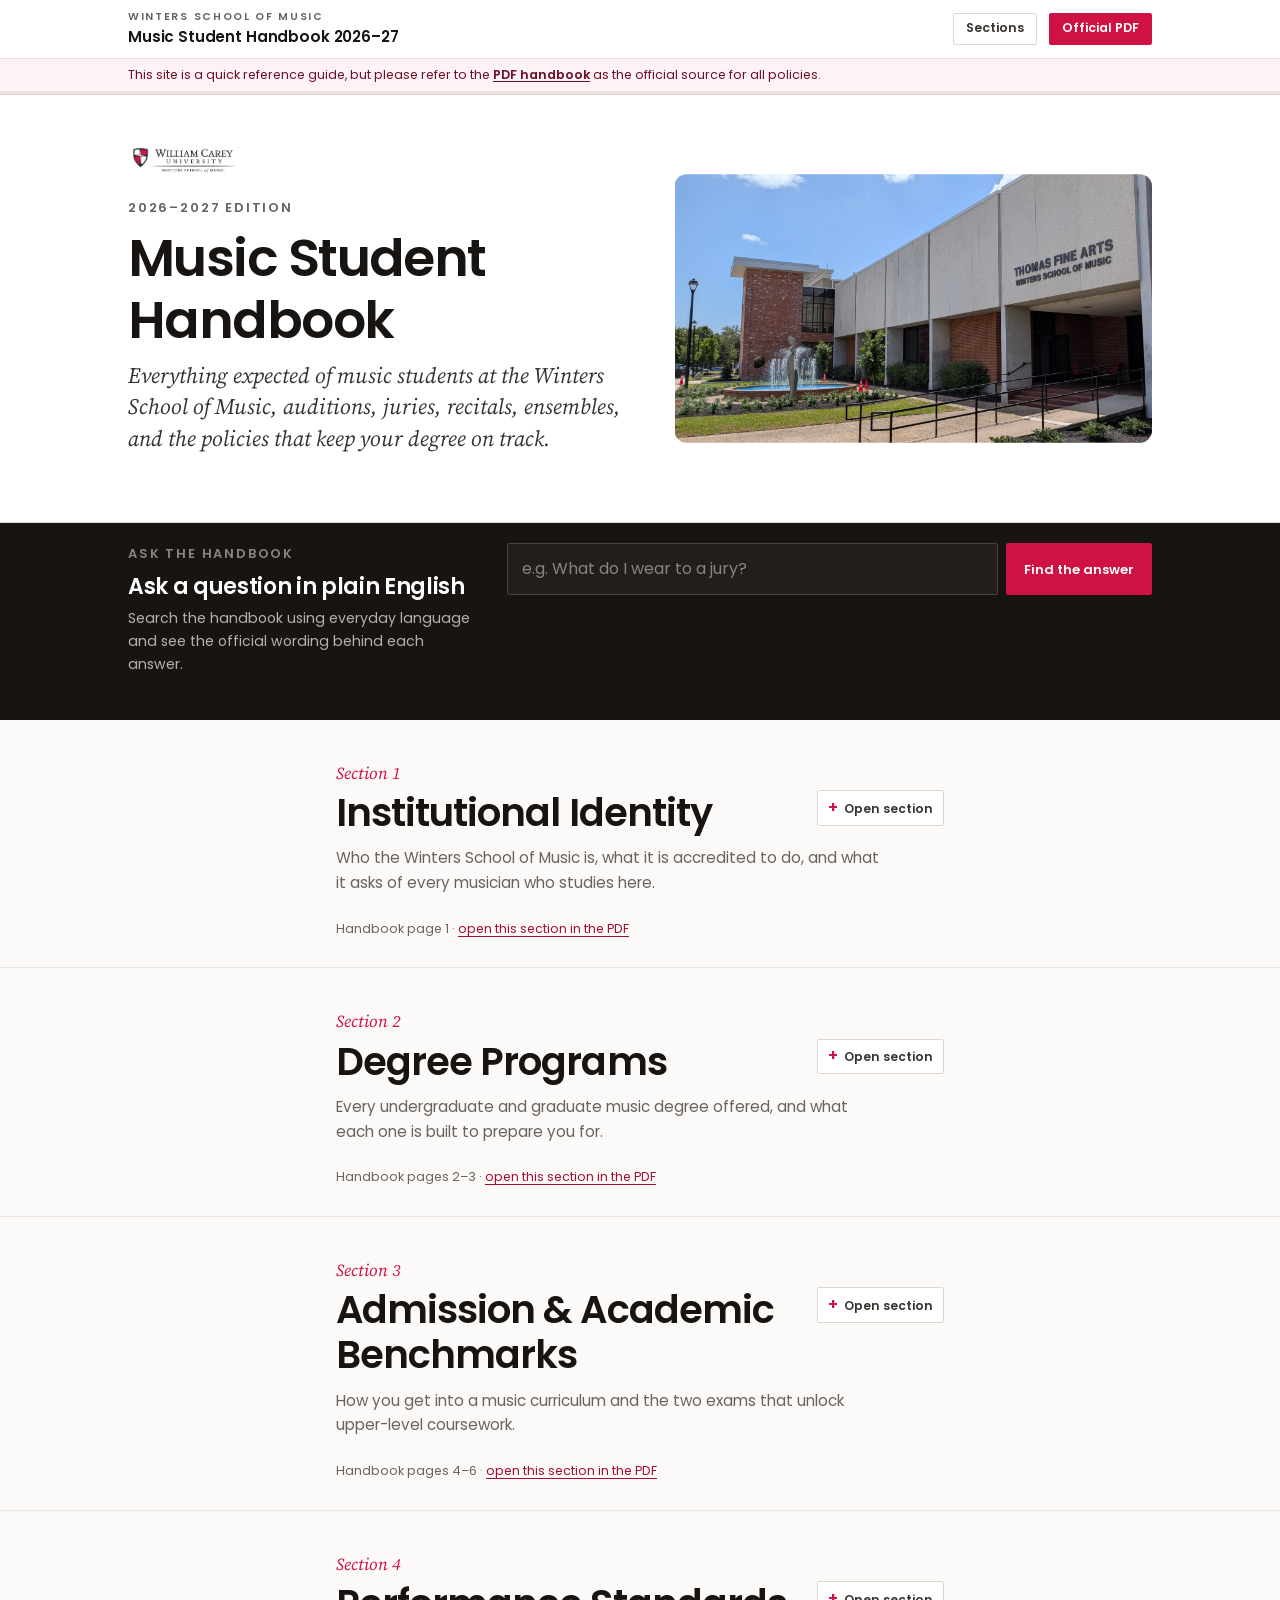
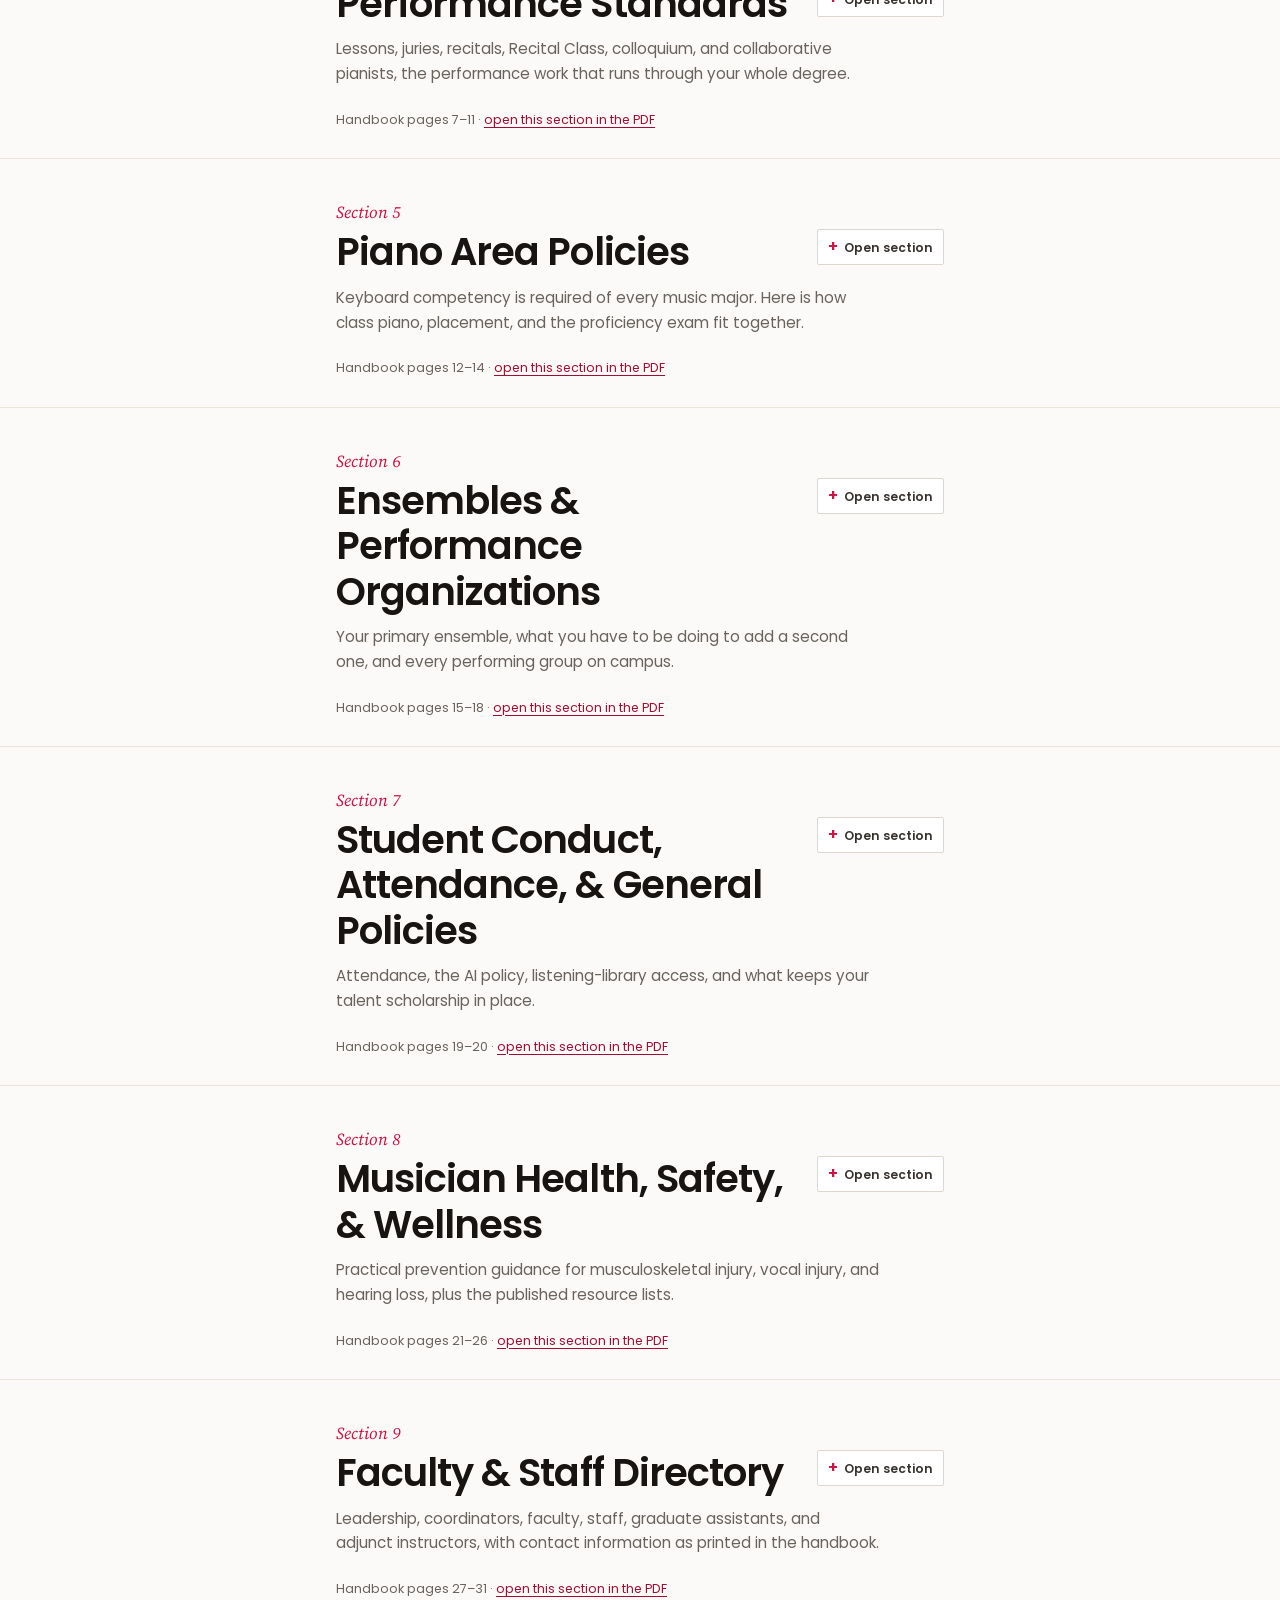
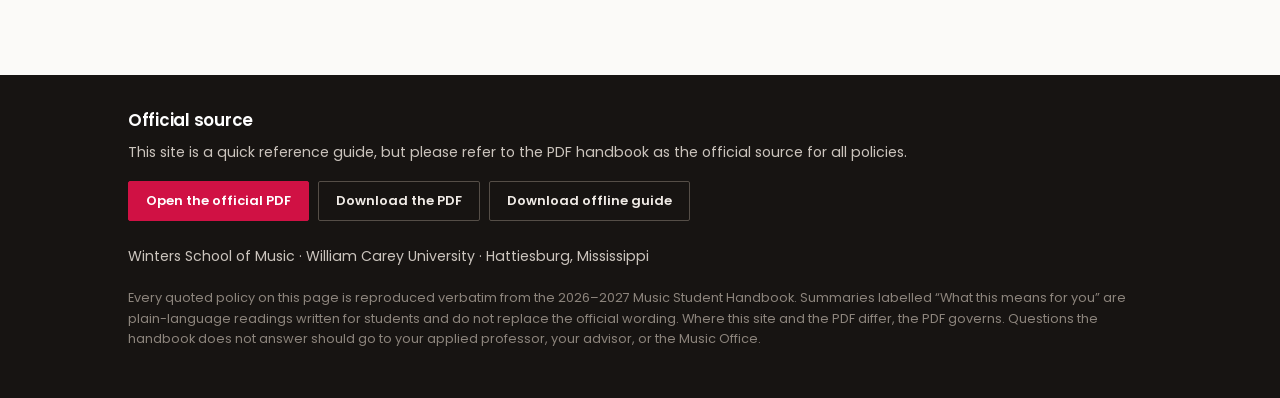
==== commit 6c1ccb0e: "Update index.html" ====
--- a/index.html
+++ b/index.html
@@ -7,7 +7,7 @@
 <meta name="description" content="A quick reference guide to the 2026–2027 Music Student Handbook of the Winters School of Music at William Carey University. The PDF handbook remains the official source for all policies.">
 <meta name="author" content="Winters School of Music, William Carey University">
 <meta name="color-scheme" content="light">
-<link rel="stylesheet" href="assets/css/site.css">
+<link rel="stylesheet" href="assets/css/site.css?v=5">
 </head>
 <body>
 <a class="skip-link" href="#main">Skip to main content</a>
@@ -55,7 +55,7 @@
            alt="William Carey University Winters School of Music logo lockup">
       <p class="eyebrow">2026–2027 Edition</p>
       <h1>Music Student Handbook</h1>
-      <p class="lede">Everything expected of music students at the Winters School of Music — auditions,
+      <p class="lede">Everything expected of music students at the Winters School of Music, auditions,
         juries, recitals, ensembles, and the policies that keep your degree on track.</p>
     </div>
     <figure class="hero-figure">
@@ -98,6 +98,7 @@
 <h3>About the Winters School of Music</h3>
 <span class="pageref">Section 1 · handbook page 1 · <a href="assets/pdf/Music-Student-Handbook-2026-2027.pdf#page=1" target="_blank" rel="noopener">open in PDF</a></span>
 <div class="means"><p class="means-label">What this means for you</p><p>The school is named for Donald and Frances Winters. It has been accredited by the National Association of Schools of Music since 1966 and has been a member of the American Music Therapy Association since 1977, which is why the degree requirements on this site are as specific as they are.</p></div>
+<figure class="figure"><img src="assets/img/william-carey-statue.jpg" alt="Statue of William Carey on the William Carey University campus." width="600" height="458" loading="lazy" decoding="async"></figure>
 <details class="official"><summary>Official handbook wording</summary>
 <div class="official-body">
 <p>The Winters School of Music at William Carey University is named in honor of Donald and Frances Winters in recognition of their vision, dedication, and leadership in developing the music program at the university. The Winters School has been an accredited institutional member of the National Association of Schools of Music (NASM) since 1966 and a member of the American Music Therapy Association (AMTA) since 1977.</p>
@@ -117,7 +118,7 @@
 <article class="sub" id="vision-statement">
 <h3>Vision Statement</h3>
 <span class="pageref">Section 1 · handbook page 1 · <a href="assets/pdf/Music-Student-Handbook-2026-2027.pdf#page=1" target="_blank" rel="noopener">open in PDF</a></span>
-<div class="means"><p class="means-label">What this means for you</p><p>“One Goal, One Passion” is shorthand you will hear often: excellence in education and performance, and Jesus in worship and service.</p></div>
+<div class="means"><p class="means-label">What this means for you</p><p>“One Goal, One Passion”: Our One Goal is excellence in education and performance, and our One Passion is Jesus in worship and service.</p></div>
 <details class="official"><summary>Official handbook wording</summary>
 <div class="official-body">
 <p>“One Goal, One Passion”: Our One Goal is excellence in education and performance, and our One Passion is Jesus in worship and service.</p>
@@ -139,7 +140,8 @@
 <article class="sub" id="degree-programs">
 <h3>Degree Programs</h3>
 <span class="pageref">Section 2 · handbook page 2 · <a href="assets/pdf/Music-Student-Handbook-2026-2027.pdf#page=2" target="_blank" rel="noopener">open in PDF</a></span>
-<div class="means"><p class="means-label">What this means for you</p><p>Undergraduates can pursue the BA in Music (broader, pairs well with an outside minor), the Bachelor of Music in Music Education, Performance, or Music Therapy, or the Bachelor of Science with a concentration in Worship Leadership or Worship Technology. Graduate options are the fully online M.M.E., M.M.W.S., and Doctor of Arts in Music. Performance degrees are offered in guitar, piano, and voice. For the exact course lists, use the official University Catalog — this handbook does not replace it.</p></div>
+<div class="means"><p class="means-label">What this means for you</p><p>Undergraduates can pursue the BA in Music (broader, pairs well with an outside minor), the Bachelor of Music in Music Education, Performance, or Music Therapy, or the Bachelor of Science with a concentration in Worship Leadership or Worship Technology. Graduate options are the fully online M.M.E., M.M.W.S., and Doctor of Arts in Music. Performance degrees are offered in guitar, piano, and voice. For the exact course lists, use the official University Catalog, this handbook does not replace it.</p></div>
+<div class="degree-strip"><img src="assets/img/guitar.jpg" alt="A student playing electric guitar, photographed in black and white." width="900" height="1361" loading="lazy" decoding="async"><img src="assets/img/worship-keys.jpg" alt="A stage keyboard set up for a worship service." width="1100" height="731" loading="lazy" decoding="async"><img src="assets/img/worship-tech.jpg" alt="A digital mixing console lit in blue and purple during a service." width="900" height="1351" loading="lazy" decoding="async"></div>
 <details class="official"><summary>Official handbook wording</summary>
 <div class="official-body">
 <h4>Undergraduate Degrees</h4>
@@ -207,7 +209,7 @@
 <article class="sub" id="upper-level-exam">
 <h3>Upper-Level Examinations</h3>
 <span class="pageref">Section 3 · handbook page 5 · <a href="assets/pdf/Music-Student-Handbook-2026-2027.pdf#page=5" target="_blank" rel="noopener">open in PDF</a></span>
-<div class="means"><p class="means-label">What this means for you</p><p>This is the gate to 300- and 400-level music courses. Register for it after you finish Sophomore Theory (MUT 262) or Commercial Theory (MUT 265) and your piano proficiencies. The exam is a ten-minute recital in your principal area — memorized for all voice concentrations, and check with your applied instructor otherwise. Instrumentalists also submit an unedited scales-and-arpeggios recording in week 10, with one retake in week 12. Until you pass every component, you stay registered at the sophomore applied level and cannot register for upper-level music courses.</p></div>
+<div class="means"><p class="means-label">What this means for you</p><p>This is the gate to 300- and 400-level music courses. Register for it after you finish Sophomore Theory (MUT 262) or Commercial Theory (MUT 265) and your piano proficiencies. The exam is a ten-minute recital in your principal area, memorized for all voice concentrations, and check with your applied instructor otherwise. Instrumentalists also submit an unedited scales-and-arpeggios recording in week 10, with one retake in week 12. Until you pass every component, you stay registered at the sophomore applied level and cannot register for upper-level music courses.</p></div>
 <details class="official"><summary>Official handbook wording</summary>
 <div class="official-body">
 <p>Upper-level coursework is designated by a course code in the 300-499 range. To determine eligibility for Upper-Level music study, all students should register for an examination in their applied concentration after the successful completion of Sophomore Theory (MUT 262) or Commercial Theory (MUT 265) and Piano Proficiencies. The exam will consist of a ten-minute recital in the student’s principal performing area. For all voice concentrations, the program must be performed from memory. Other majors and concentrations should consult their applied instructor regarding memorization requirements.</p>
@@ -223,6 +225,7 @@
 <h3>Secondary Proficiency Examinations</h3>
 <span class="pageref">Section 3 · handbook page 6 · <a href="assets/pdf/Music-Student-Handbook-2026-2027.pdf#page=6" target="_blank" rel="noopener">open in PDF</a></span>
 <div class="means"><p class="means-label">What this means for you</p><p>Every music major needs an applied secondary. For most students that is piano, because NASM requires keyboard competency; piano majors pick a different secondary instead. Voice secondaries sing three contrasting memorized songs, guitar secondaries play pieces plus CAGED scales, triads, and 7th-chord voicings, and orchestral or band secondaries play two intermediate pieces plus scales, arpeggios, and a chromatic scale. Piano proficiency details live in Section 5.</p></div>
+<figure class="figure"><img src="assets/img/voice-lesson.jpg" alt="A student singing with a collaborative pianist at the piano." width="1200" height="800" loading="lazy" decoding="async"></figure>
 <details class="official"><summary>Official handbook wording</summary>
 <div class="official-body">
 <p>All students pursuing a Bachelor of Music, a Bachelor of Arts in Music, or a Bachelor of Science in Music degree must pass ALL COMPONENTS OF THE UPPER-LEVEL EXAM.</p>
@@ -258,14 +261,15 @@
 <div class="section-head">
 <span class="section-num">Section 4</span>
 <h2 id="section-4-h">Performance Standards</h2>
-<p class="blurb">Lessons, juries, recitals, Recital Class, colloquium, and collaborative pianists — the performance work that runs through your whole degree.</p>
+<p class="blurb">Lessons, juries, recitals, Recital Class, colloquium, and collaborative pianists, the performance work that runs through your whole degree.</p>
 <p class="pages">Handbook pages 7–11 · <a href="assets/pdf/Music-Student-Handbook-2026-2027.pdf#page=7" target="_blank" rel="noopener">open this section in the PDF</a></p>
 <p style="margin-top:1rem"><button class="btn btn--ghost btn--sm" type="button" data-expand-all="section-4">Expand all official text</button></p>
 </div>
+<figure class="band"><img src="assets/img/orchestra.jpg" alt="The William Carey University Orchestra performing on stage with a conductor leading strings, winds, and timpani." width="1600" height="1067" loading="lazy" decoding="async"></figure>
 <article class="sub" id="applied-study">
 <h3>Applied Study (Private Lessons)</h3>
 <span class="pageref">Section 4 · handbook page 7 · <a href="assets/pdf/Music-Student-Handbook-2026-2027.pdf#page=7" target="_blank" rel="noopener">open in PDF</a></span>
-<div class="means"><p class="means-label">What this means for you</p><p>A $60 general music fee is charged per applied course. Non-major lessons are 30 minutes for one hour of credit; major lessons on your primary instrument or voice part are 60 minutes for two hours. You are expected to perform on a General Recital each semester, and the sign-up deadline is 4:00 pm Wednesday before a Friday performance — with title, composer, composer's dates, collaborative pianist, and length submitted to the Music Office. Studio recitals, studio classes, and chamber groups are assigned by your applied professor.</p></div>
+<div class="means"><p class="means-label">What this means for you</p><p>A $60 general music fee is charged per applied course. Non-major lessons are 30 minutes for one hour of credit; major lessons on your primary instrument or voice part are 60 minutes for two hours. You are expected to perform on a General Recital each semester, and the sign-up deadline is 4:00 pm Wednesday before a Friday performance, with title, composer, composer's dates, collaborative pianist, and length submitted to the Music Office. Studio recitals, studio classes, and chamber groups are assigned by your applied professor.</p></div>
 <details class="official"><summary>Official handbook wording</summary>
 <div class="official-body">
 <p>A general music fee of $60 is assessed per applied music course in the Business Office.</p>
@@ -310,6 +314,7 @@
 <h3>Junior &amp; Senior Recital Requirements</h3>
 <span class="pageref">Section 4 · handbook page 9 · <a href="assets/pdf/Music-Student-Handbook-2026-2027.pdf#page=9" target="_blank" rel="noopener">open in PDF</a></span>
 <div class="means"><p class="means-label">What this means for you</p><p>Music education, BA, and music therapy students present one recital; performance majors present a junior and a senior recital. Before a junior recital you must have finished the Upper-Level Exam, all piano proficiencies, and Sophomore Theory. Clear the date with your applied teacher, advisor, and collaborative pianist, then reserve it in the Music Office. You must pass a recital hearing at least two weeks before the date and turn in your program at that hearing. Junior recitals are Thursdays at 6:00 pm and senior recitals Thursdays at 7:00 pm, with Tuesday and Monday slots opened as those fill. Setup and cleanup are your responsibility.</p></div>
+<figure class="figure"><img src="assets/img/recital-piano-stage.jpg" alt="A grand piano prepared on stage for a recital in Thomas Fine Arts Auditorium." width="1600" height="900" loading="lazy" decoding="async"></figure>
 <details class="official"><summary>Official handbook wording</summary>
 <div class="official-body">
 <p>Students in the following degree programs are required to present recitals:</p>
@@ -369,6 +374,7 @@
 <h3>Collaborative Piano Guidelines</h3>
 <span class="pageref">Section 4 · handbook page 10 · <a href="assets/pdf/Music-Student-Handbook-2026-2027.pdf#page=10" target="_blank" rel="noopener">open in PDF</a></span>
 <div class="means"><p class="means-label">What this means for you</p><p>If you need a staff pianist, the Fall 2026 Collaborative Contract is due to Dr. Mathis by Thursday of Week 4 at 11:59 PM, filled out with your applied professor, with all music uploaded as a single PDF in the correct key, otherwise it is not accepted. Vocalists choose Option A ($400, one hour weekly) or Option B ($200, thirty minutes weekly); instrumentalists have one option ($200 for six 30-minute services). Degree recitals, competitions, and recordings add a $100 event fee. Fees are non-refundable and must be repaid if an event is rescheduled. Rehearsals start Week 5, need seven days' notice, are capped at two per week during Weeks 12-14, and require 24 hours' notice to cancel. A collaborative pianist is not required for juries or general recitals, accompaniment recordings are allowed there.</p></div>
+<figure class="figure"><img src="assets/img/string-rehearsal.jpg" alt="Student string musicians rehearsing together in performance." width="1600" height="1067" loading="lazy" decoding="async"></figure>
 <details class="official"><summary>Official handbook wording</summary>
 <div class="official-body">
 <p>The Fall 2026 Collaborative Contract is the required agreement to secure a pianist for lessons, juries, and recitals this semester. The contract must be filled out with the applied professor and submitted to Dr. Mathis by Thursday of Week 4 at 11:59 PM. All music must be uploaded as a single PDF in the correct key. Otherwise, the contract will not be accepted.</p>
@@ -431,6 +437,7 @@
 <h3>Piano Proficiency Exam</h3>
 <span class="pageref">Section 5 · handbook page 12 · <a href="assets/pdf/Music-Student-Handbook-2026-2027.pdf#page=12" target="_blank" rel="noopener">open in PDF</a></span>
 <div class="means"><p class="means-label">What this means for you</p><p>The proficiency is taught and tested inside class piano, Piano I and II build fundamentals, Piano III and IV drill the exam components, and you register for MUP 000 alongside Class Piano IV. Components include two solo pieces, all 12 major and minor scales with arpeggios and a chord progression, harmonization and transposition, written and improvised accompanying, two four-part hymns, open-score reading, and sight reading. With your instructor's approval you can attempt components early.</p></div>
+<figure class="figure"><img src="assets/img/piano-duo.jpg" alt="Two pianists performing together at a grand piano." width="1200" height="801" loading="lazy" decoding="async"></figure>
 <details class="official"><summary>Official handbook wording</summary>
 <div class="official-body">
 <p>The piano proficiency requirements are taught and tested in the context of Class Piano. Class Piano I and II develop fundamentals, while Class Piano III and IV work on the exam components. Students should register for the proficiency exam (MUP 000) concurrently with Class Piano IV. A student may attempt to pass components early at the discretion of the course instructor.</p>
@@ -485,6 +492,7 @@
 <p class="pages">Handbook pages 15–18 · <a href="assets/pdf/Music-Student-Handbook-2026-2027.pdf#page=15" target="_blank" rel="noopener">open this section in the PDF</a></p>
 <p style="margin-top:1rem"><button class="btn btn--ghost btn--sm" type="button" data-expand-all="section-6">Expand all official text</button></p>
 </div>
+<figure class="band"><img src="assets/img/orchestra-ensemble.jpg" alt="William Carey University Orchestra students performing on stage with a conductor." width="1600" height="1067" loading="lazy" decoding="async"></figure>
 <article class="sub" id="ensemble-requirements">
 <h3>Primary &amp; Secondary Ensemble Requirements</h3>
 <span class="pageref">Section 6 · handbook page 15 · <a href="assets/pdf/Music-Student-Handbook-2026-2027.pdf#page=15" target="_blank" rel="noopener">open in PDF</a></span>
@@ -649,6 +657,7 @@
 <p class="pages">Handbook pages 21–26 · <a href="assets/pdf/Music-Student-Handbook-2026-2027.pdf#page=21" target="_blank" rel="noopener">open this section in the PDF</a></p>
 <p style="margin-top:1rem"><button class="btn btn--ghost btn--sm" type="button" data-expand-all="section-8">Expand all official text</button></p>
 </div>
+<figure class="band"><img src="assets/img/bass-bw.jpg" alt="A student playing double bass, photographed in black and white." width="1400" height="933" loading="lazy" decoding="async"></figure>
 <article class="sub" id="instrumental-health">
 <h3>Instrumental Injury Prevention</h3>
 <span class="pageref">Section 8 · handbook page 21 · <a href="assets/pdf/Music-Student-Handbook-2026-2027.pdf#page=21" target="_blank" rel="noopener">open in PDF</a></span>
@@ -1059,7 +1068,7 @@
 </div>
 <div class="dir-group"><h3>Staff</h3>
 <div class="person person--photo">
-<img src="assets/img/headshots/tanya-hobbie.jpg" alt="Tanya Hobbie, administrative assistant." width="480" height="480" loading="lazy" decoding="async">
+<img src="assets/img/headshots/tanya-hobbie.jpg" alt="Tanya Hobbie, administrative assistant." width="480" height="480" loading="lazy decoding="async">
 <div>
 <p class="name">Tanya Hobbie</p>
 <p class="role">administrative assistant</p>
@@ -1234,11 +1243,9 @@
   window.addEventListener('scroll', function() {
     let scrollTop = window.pageYOffset || document.documentElement.scrollTop;
     
-    // Hide the header if scrolling down past 100px
     if (scrollTop > lastScrollTop && scrollTop > 100) {
       siteHeader.setAttribute('data-hidden', 'true');
     } else {
-      // Show the header if scrolling up
       siteHeader.removeAttribute('data-hidden');
     }
     
--- a/assets/css/site.css
+++ b/assets/css/site.css
@@ -66,6 +66,40 @@
   line-height: 1.62;
   -webkit-font-smoothing: antialiased;
 }
+.person {
+  padding-block: 1.6rem;
+  border-bottom: 1px solid var(--line-soft);
+  display: grid;
+  gap: 0.9rem;
+}
+.person--photo { 
+  grid-template-columns: 84px minmax(0, 1fr); 
+  align-items: start; 
+}
+.person img { 
+  width: 84px !important; 
+  height: 84px !important; 
+  max-width: 84px !important; 
+  object-fit: cover !important; 
+  border-radius: 50% !important; 
+  -webkit-clip-path: circle(50% at 50% 50%) !important;
+  clip-path: circle(50% at 50% 50%) !important;
+  display: block !important;
+  overflow: hidden !important;
+}
+.person .name { font-weight: 600; font-size: 1.05rem; }
+.person .role { color: var(--red-dark); font-size: 0.85rem; font-weight: 500; margin-top: 0.15rem; }
+.person .degrees {
+  font-family: var(--serif);
+  font-style: italic;
+  color: var(--muted);
+  font-size: 0.9rem;
+  margin-top: 0.5rem;
+  line-height: 1.5;
+}
+.person .contact { margin-top: 0.6rem; font-size: 0.88rem; display: flex; flex-wrap: wrap; gap: 0.35rem 1rem; }
+.person .contact a { text-decoration: none; }
+.person .contact a:hover { text-decoration: underline; }
 
 h1, h2, h3, h4 { font-weight: 600; line-height: 1.18; margin: 0; letter-spacing: -0.015em; }
 p { margin: 0 0 1em; }
@@ -605,6 +639,44 @@
   padding-bottom: 0.5rem;
   border-bottom: 2px solid var(--red);
 }
+
+/* ---------- Footer ---------- */
+.site-footer {
+  margin-top: 3rem;
+  background: var(--ink);
+  color: #cbc4bd;
+  padding-block: 2.25rem 3rem;
+  font-size: 0.88rem;
+}
+.site-footer h2 { color: #fff; font-size: 1.05rem; margin-bottom: 0.6rem; }
+.site-footer a { color: #ffb3c6; }
+.site-footer .footer-actions { display: flex; flex-wrap: wrap; gap: 0.6rem; margin: 1.1rem 0 1.5rem; }
+.site-footer .btn { border-color: #554e47; color: #f0ebe6; }
+.site-footer .btn:hover { background: #fff; color: var(--ink); border-color: #fff; }
+.site-footer .btn--primary { border-color: var(--red); color: #fff; }
+.site-footer .fine { color: #8c847c; font-size: 0.8rem; margin-top: 1.25rem; }
+
+.backtotop {
+  position: fixed;
+  right: 0.9rem;
+  bottom: 0.9rem;
+  z-index: 90;
+  background: var(--surface);
+  border: 1px solid var(--line);
+  box-shadow: 0 10px 24px -16px rgba(0, 0, 0, 0.5);
+  opacity: 0;
+  pointer-events: none;
+  transition: opacity 0.2s ease;
+}
+.backtotop[data-show="true"] { opacity: 1; pointer-events: auto; }
+
+@media print {
+  .site-header, .guide, .backtotop, .menu-panel { display: none !important; }
+  .section-content[hidden] { display: block !important; }
+  details.official { border: 0; }
+  details.official > summary { display: none; }
+  .official-body { border: 0; }
+}
 .person {
   padding-block: 1.6rem;
   border-bottom: 1px solid var(--line-soft);
@@ -627,40 +699,18 @@
 .person .contact a { text-decoration: none; }
 .person .contact a:hover { text-decoration: underline; }
 
-/* ---------- Footer ---------- */
-.site-footer {
-  margin-top: 3rem;
-  background: var(--ink);
-  color: #cbc4bd;
-  padding-block: 2.25rem 3rem;
-  font-size: 0.88rem;
-}
-.site-footer h2 { color: #fff; font-size: 1.05rem; margin-bottom: 0.6rem; }
-.site-footer a { color: #ffb3c6; }
-.site-footer .footer-actions { display: flex; flex-wrap: wrap; gap: 0.6rem; margin: 1.1rem 0 1.5rem; }
-.site-footer .btn { border-color: #554e47; color: #f0ebe6; }
-.site-footer .btn:hover { background: #fff; color: var(--ink); border-color: #fff; }
-.site-footer .btn--primary { border-color: var(--red); color: #fff; }
-.site-footer .fine { color: #8c847c; font-size: 0.8rem; margin-top: 1.25rem; }
-
-.backtotop {
-  position: fixed;
-  right: 0.9rem;
-  bottom: 0.9rem;
-  z-index: 90;
-  background: var(--surface);
-  border: 1px solid var(--line);
-  box-shadow: 0 10px 24px -16px rgba(0, 0, 0, 0.5);
-  opacity: 0;
-  pointer-events: none;
-  transition: opacity 0.2s ease;
-}
-.backtotop[data-show="true"] { opacity: 1; pointer-events: auto; }
-
-@media print {
-  .site-header, .guide, .backtotop, .menu-panel { display: none !important; }
-  .section-content[hidden] { display: block !important; }
-  details.official { border: 0; }
-  details.official > summary { display: none; }
-  .official-body { border: 0; }
-}
+.hero-figure img,
+.band img,
+.degree-strip img,
+.figure img {
+  width: 100% !important;
+  height: 100% !important;
+  object-fit: cover !important;
+  -webkit-clip-path: inset(0 round 12px) !important;
+  clip-path: inset(0 round 12px) !important;
+}
+
+.hero-figure img { aspect-ratio: 16 / 9 !important; }
+.band img { aspect-ratio: 21 / 9 !important; }
+.degree-strip img { aspect-ratio: 3 / 4 !important; }
+.figure img { aspect-ratio: 4 / 3 !important; }
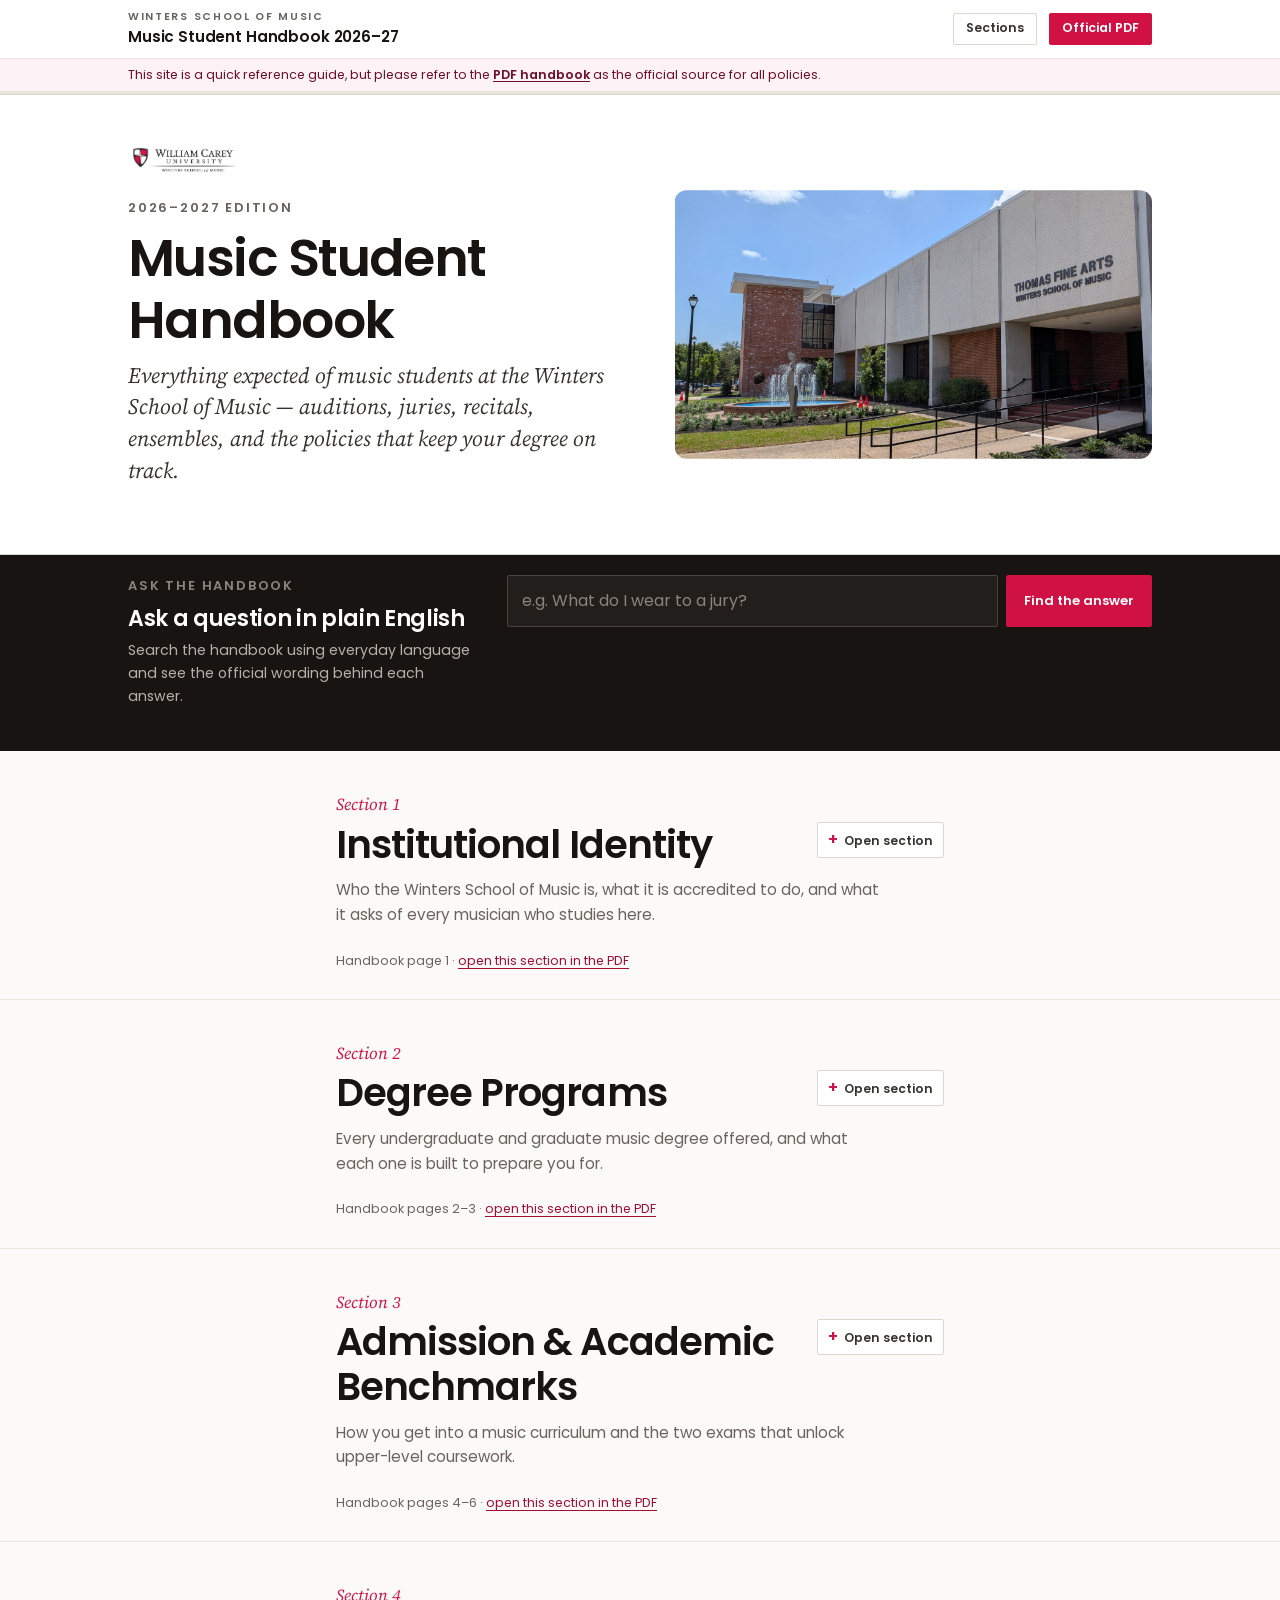
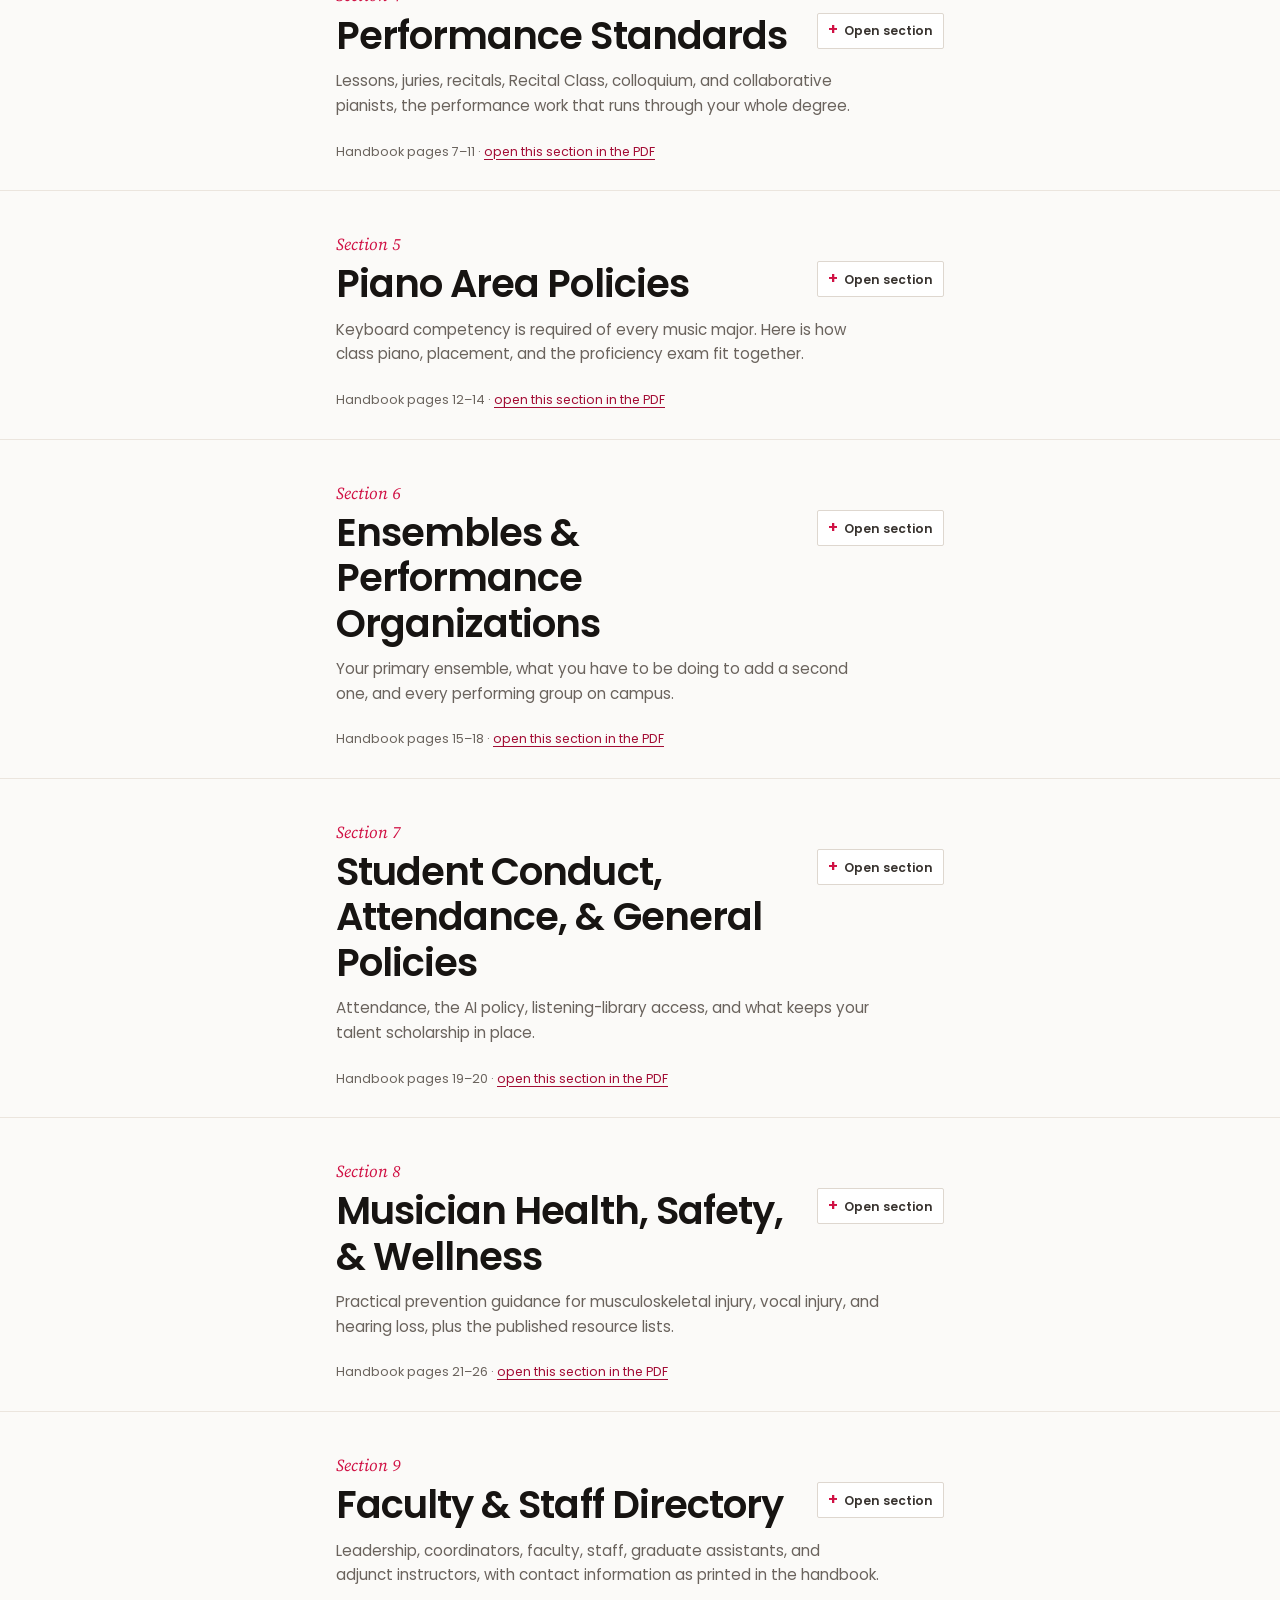
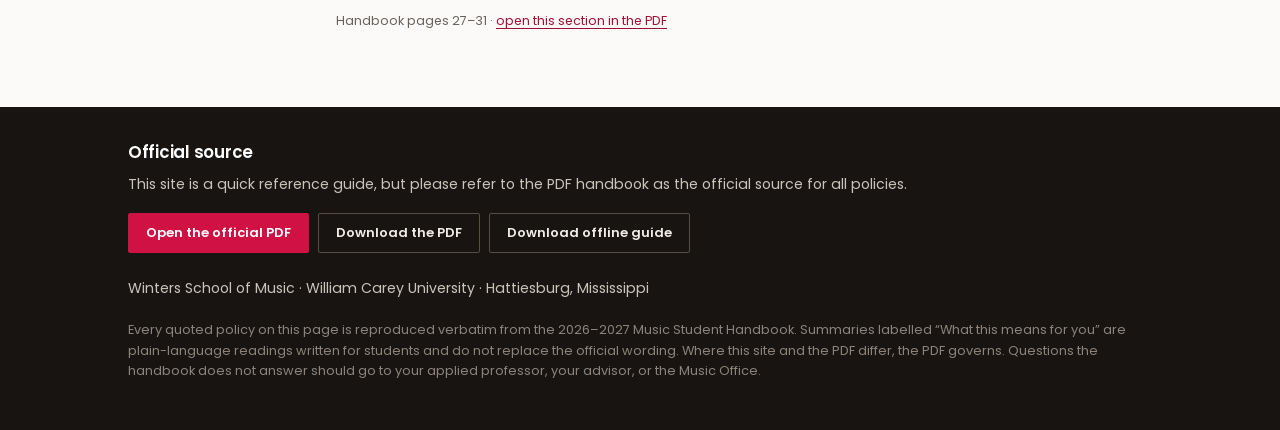
==== commit 5c45b2a7: "Update index.html" ====
--- a/index.html
+++ b/index.html
@@ -7,7 +7,7 @@
 <meta name="description" content="A quick reference guide to the 2026–2027 Music Student Handbook of the Winters School of Music at William Carey University. The PDF handbook remains the official source for all policies.">
 <meta name="author" content="Winters School of Music, William Carey University">
 <meta name="color-scheme" content="light">
-<link rel="stylesheet" href="assets/css/site.css?v=5">
+<link rel="stylesheet" href="assets/css/site.css?v=6">
 </head>
 <body>
 <a class="skip-link" href="#main">Skip to main content</a>
@@ -55,11 +55,11 @@
            alt="William Carey University Winters School of Music logo lockup">
       <p class="eyebrow">2026–2027 Edition</p>
       <h1>Music Student Handbook</h1>
-      <p class="lede">Everything expected of music students at the Winters School of Music, auditions,
+      <p class="lede">Everything expected of music students at the Winters School of Music — auditions,
         juries, recitals, ensembles, and the policies that keep your degree on track.</p>
     </div>
     <figure class="hero-figure">
-      <img src="assets/img/tfa-exterior.jpg" width="1600" height="900"
+      <img src="assets/img/tfa-exterior.jpg"
            alt="The Thomas Fine Arts Building courtyard at William Carey University, with its fountain and sculpture."
            fetchpriority="high">
     </figure>
@@ -98,7 +98,6 @@
 <h3>About the Winters School of Music</h3>
 <span class="pageref">Section 1 · handbook page 1 · <a href="assets/pdf/Music-Student-Handbook-2026-2027.pdf#page=1" target="_blank" rel="noopener">open in PDF</a></span>
 <div class="means"><p class="means-label">What this means for you</p><p>The school is named for Donald and Frances Winters. It has been accredited by the National Association of Schools of Music since 1966 and has been a member of the American Music Therapy Association since 1977, which is why the degree requirements on this site are as specific as they are.</p></div>
-<figure class="figure"><img src="assets/img/william-carey-statue.jpg" alt="Statue of William Carey on the William Carey University campus." width="600" height="458" loading="lazy" decoding="async"></figure>
 <details class="official"><summary>Official handbook wording</summary>
 <div class="official-body">
 <p>The Winters School of Music at William Carey University is named in honor of Donald and Frances Winters in recognition of their vision, dedication, and leadership in developing the music program at the university. The Winters School has been an accredited institutional member of the National Association of Schools of Music (NASM) since 1966 and a member of the American Music Therapy Association (AMTA) since 1977.</p>
@@ -141,7 +140,6 @@
 <h3>Degree Programs</h3>
 <span class="pageref">Section 2 · handbook page 2 · <a href="assets/pdf/Music-Student-Handbook-2026-2027.pdf#page=2" target="_blank" rel="noopener">open in PDF</a></span>
 <div class="means"><p class="means-label">What this means for you</p><p>Undergraduates can pursue the BA in Music (broader, pairs well with an outside minor), the Bachelor of Music in Music Education, Performance, or Music Therapy, or the Bachelor of Science with a concentration in Worship Leadership or Worship Technology. Graduate options are the fully online M.M.E., M.M.W.S., and Doctor of Arts in Music. Performance degrees are offered in guitar, piano, and voice. For the exact course lists, use the official University Catalog, this handbook does not replace it.</p></div>
-<div class="degree-strip"><img src="assets/img/guitar.jpg" alt="A student playing electric guitar, photographed in black and white." width="900" height="1361" loading="lazy" decoding="async"><img src="assets/img/worship-keys.jpg" alt="A stage keyboard set up for a worship service." width="1100" height="731" loading="lazy" decoding="async"><img src="assets/img/worship-tech.jpg" alt="A digital mixing console lit in blue and purple during a service." width="900" height="1351" loading="lazy" decoding="async"></div>
 <details class="official"><summary>Official handbook wording</summary>
 <div class="official-body">
 <h4>Undergraduate Degrees</h4>
@@ -225,7 +223,6 @@
 <h3>Secondary Proficiency Examinations</h3>
 <span class="pageref">Section 3 · handbook page 6 · <a href="assets/pdf/Music-Student-Handbook-2026-2027.pdf#page=6" target="_blank" rel="noopener">open in PDF</a></span>
 <div class="means"><p class="means-label">What this means for you</p><p>Every music major needs an applied secondary. For most students that is piano, because NASM requires keyboard competency; piano majors pick a different secondary instead. Voice secondaries sing three contrasting memorized songs, guitar secondaries play pieces plus CAGED scales, triads, and 7th-chord voicings, and orchestral or band secondaries play two intermediate pieces plus scales, arpeggios, and a chromatic scale. Piano proficiency details live in Section 5.</p></div>
-<figure class="figure"><img src="assets/img/voice-lesson.jpg" alt="A student singing with a collaborative pianist at the piano." width="1200" height="800" loading="lazy" decoding="async"></figure>
 <details class="official"><summary>Official handbook wording</summary>
 <div class="official-body">
 <p>All students pursuing a Bachelor of Music, a Bachelor of Arts in Music, or a Bachelor of Science in Music degree must pass ALL COMPONENTS OF THE UPPER-LEVEL EXAM.</p>
@@ -265,7 +262,6 @@
 <p class="pages">Handbook pages 7–11 · <a href="assets/pdf/Music-Student-Handbook-2026-2027.pdf#page=7" target="_blank" rel="noopener">open this section in the PDF</a></p>
 <p style="margin-top:1rem"><button class="btn btn--ghost btn--sm" type="button" data-expand-all="section-4">Expand all official text</button></p>
 </div>
-<figure class="band"><img src="assets/img/orchestra.jpg" alt="The William Carey University Orchestra performing on stage with a conductor leading strings, winds, and timpani." width="1600" height="1067" loading="lazy" decoding="async"></figure>
 <article class="sub" id="applied-study">
 <h3>Applied Study (Private Lessons)</h3>
 <span class="pageref">Section 4 · handbook page 7 · <a href="assets/pdf/Music-Student-Handbook-2026-2027.pdf#page=7" target="_blank" rel="noopener">open in PDF</a></span>
@@ -314,7 +310,6 @@
 <h3>Junior &amp; Senior Recital Requirements</h3>
 <span class="pageref">Section 4 · handbook page 9 · <a href="assets/pdf/Music-Student-Handbook-2026-2027.pdf#page=9" target="_blank" rel="noopener">open in PDF</a></span>
 <div class="means"><p class="means-label">What this means for you</p><p>Music education, BA, and music therapy students present one recital; performance majors present a junior and a senior recital. Before a junior recital you must have finished the Upper-Level Exam, all piano proficiencies, and Sophomore Theory. Clear the date with your applied teacher, advisor, and collaborative pianist, then reserve it in the Music Office. You must pass a recital hearing at least two weeks before the date and turn in your program at that hearing. Junior recitals are Thursdays at 6:00 pm and senior recitals Thursdays at 7:00 pm, with Tuesday and Monday slots opened as those fill. Setup and cleanup are your responsibility.</p></div>
-<figure class="figure"><img src="assets/img/recital-piano-stage.jpg" alt="A grand piano prepared on stage for a recital in Thomas Fine Arts Auditorium." width="1600" height="900" loading="lazy" decoding="async"></figure>
 <details class="official"><summary>Official handbook wording</summary>
 <div class="official-body">
 <p>Students in the following degree programs are required to present recitals:</p>
@@ -374,7 +369,6 @@
 <h3>Collaborative Piano Guidelines</h3>
 <span class="pageref">Section 4 · handbook page 10 · <a href="assets/pdf/Music-Student-Handbook-2026-2027.pdf#page=10" target="_blank" rel="noopener">open in PDF</a></span>
 <div class="means"><p class="means-label">What this means for you</p><p>If you need a staff pianist, the Fall 2026 Collaborative Contract is due to Dr. Mathis by Thursday of Week 4 at 11:59 PM, filled out with your applied professor, with all music uploaded as a single PDF in the correct key, otherwise it is not accepted. Vocalists choose Option A ($400, one hour weekly) or Option B ($200, thirty minutes weekly); instrumentalists have one option ($200 for six 30-minute services). Degree recitals, competitions, and recordings add a $100 event fee. Fees are non-refundable and must be repaid if an event is rescheduled. Rehearsals start Week 5, need seven days' notice, are capped at two per week during Weeks 12-14, and require 24 hours' notice to cancel. A collaborative pianist is not required for juries or general recitals, accompaniment recordings are allowed there.</p></div>
-<figure class="figure"><img src="assets/img/string-rehearsal.jpg" alt="Student string musicians rehearsing together in performance." width="1600" height="1067" loading="lazy" decoding="async"></figure>
 <details class="official"><summary>Official handbook wording</summary>
 <div class="official-body">
 <p>The Fall 2026 Collaborative Contract is the required agreement to secure a pianist for lessons, juries, and recitals this semester. The contract must be filled out with the applied professor and submitted to Dr. Mathis by Thursday of Week 4 at 11:59 PM. All music must be uploaded as a single PDF in the correct key. Otherwise, the contract will not be accepted.</p>
@@ -437,7 +431,6 @@
 <h3>Piano Proficiency Exam</h3>
 <span class="pageref">Section 5 · handbook page 12 · <a href="assets/pdf/Music-Student-Handbook-2026-2027.pdf#page=12" target="_blank" rel="noopener">open in PDF</a></span>
 <div class="means"><p class="means-label">What this means for you</p><p>The proficiency is taught and tested inside class piano, Piano I and II build fundamentals, Piano III and IV drill the exam components, and you register for MUP 000 alongside Class Piano IV. Components include two solo pieces, all 12 major and minor scales with arpeggios and a chord progression, harmonization and transposition, written and improvised accompanying, two four-part hymns, open-score reading, and sight reading. With your instructor's approval you can attempt components early.</p></div>
-<figure class="figure"><img src="assets/img/piano-duo.jpg" alt="Two pianists performing together at a grand piano." width="1200" height="801" loading="lazy" decoding="async"></figure>
 <details class="official"><summary>Official handbook wording</summary>
 <div class="official-body">
 <p>The piano proficiency requirements are taught and tested in the context of Class Piano. Class Piano I and II develop fundamentals, while Class Piano III and IV work on the exam components. Students should register for the proficiency exam (MUP 000) concurrently with Class Piano IV. A student may attempt to pass components early at the discretion of the course instructor.</p>
@@ -492,7 +485,6 @@
 <p class="pages">Handbook pages 15–18 · <a href="assets/pdf/Music-Student-Handbook-2026-2027.pdf#page=15" target="_blank" rel="noopener">open this section in the PDF</a></p>
 <p style="margin-top:1rem"><button class="btn btn--ghost btn--sm" type="button" data-expand-all="section-6">Expand all official text</button></p>
 </div>
-<figure class="band"><img src="assets/img/orchestra-ensemble.jpg" alt="William Carey University Orchestra students performing on stage with a conductor." width="1600" height="1067" loading="lazy" decoding="async"></figure>
 <article class="sub" id="ensemble-requirements">
 <h3>Primary &amp; Secondary Ensemble Requirements</h3>
 <span class="pageref">Section 6 · handbook page 15 · <a href="assets/pdf/Music-Student-Handbook-2026-2027.pdf#page=15" target="_blank" rel="noopener">open in PDF</a></span>
@@ -657,7 +649,6 @@
 <p class="pages">Handbook pages 21–26 · <a href="assets/pdf/Music-Student-Handbook-2026-2027.pdf#page=21" target="_blank" rel="noopener">open this section in the PDF</a></p>
 <p style="margin-top:1rem"><button class="btn btn--ghost btn--sm" type="button" data-expand-all="section-8">Expand all official text</button></p>
 </div>
-<figure class="band"><img src="assets/img/bass-bw.jpg" alt="A student playing double bass, photographed in black and white." width="1400" height="933" loading="lazy" decoding="async"></figure>
 <article class="sub" id="instrumental-health">
 <h3>Instrumental Injury Prevention</h3>
 <span class="pageref">Section 8 · handbook page 21 · <a href="assets/pdf/Music-Student-Handbook-2026-2027.pdf#page=21" target="_blank" rel="noopener">open in PDF</a></span>
@@ -799,7 +790,7 @@
 </div>
 <div class="dir-group"><h3>Leadership</h3>
    <div class="person person--photo">
-   <img src="assets/img/headshots/brandon-hardin.jpg" alt="Brandon Hardin, Dean of the School of Music." width="480" height="480" loading="lazy" decoding="async">
+   <img src="assets/img/headshots/brandon-hardin.jpg" alt="Brandon Hardin, Dean of the School of Music." loading="lazy" decoding="async">
 <div>
 <p class="name">Brandon Hardin</p>
 <p class="role">Dean of the School of Music, worship studies</p>
@@ -807,7 +798,7 @@
 <p class="contact"><a href="mailto:bhardin@wmcarey.edu">bhardin@wmcarey.edu</a></p>
 </div></div>
    <div class="person person--photo">
-   <img src="assets/img/headshots/travis-coakley.jpg" alt="Travis Coakley, Associate Dean of the School of Music." width="480" height="480" loading="lazy" decoding="async">
+   <img src="assets/img/headshots/travis-coakley.jpg" alt="Travis Coakley, Associate Dean of the School of Music." loading="lazy" decoding="async">
    <div>
 <p class="name">Travis Coakley</p>
 <p class="role">Associate Dean of the School of Music, music education</p>
@@ -815,7 +806,7 @@
 <p class="contact"><a href="mailto:tcoakley@wmcarey.edu">tcoakley@wmcarey.edu</a></p>
 </div></div>
    <div class="person person--photo">
-   <img src="assets/img/headshots/will-bishop.jpg" alt="Will Bishop, Chair of Worship Studies." width="480" height="480" loading="lazy" decoding="async">
+   <img src="assets/img/headshots/will-bishop.jpg" alt="Will Bishop, Chair of Worship Studies." loading="lazy" decoding="async">
    <div>
 <p class="name">Will Bishop</p>
 <p class="role">Chair of Worship Studies</p>
@@ -823,7 +814,7 @@
 <p class="contact"><a href="mailto:wrbishop@wmcarey.edu">wrbishop@wmcarey.edu</a></p>
 </div></div>
    <div class="person person--photo">
-   <img src="assets/img/headshots/joel-dunlap.jpg" alt="Joel Dunlap, Chair of Vocal and Keyboard Studies." width="480" height="480" loading="lazy" decoding="async">
+   <img src="assets/img/headshots/joel-dunlap.jpg" alt="Joel Dunlap, Chair of Vocal and Keyboard Studies." loading="lazy" decoding="async">
    <div>
 <p class="name">Joel Dunlap</p>
 <p class="role">Chair of Vocal and Keyboard Studies</p>
@@ -840,7 +831,7 @@
 </div>
 <div class="dir-group"><h3>Coordinators</h3>
    <div class="person person--photo">
-   <img src="assets/img/headshots/jimi-brown.jpg" alt="Jimi Brown, coordinator of wind and percussion studies." width="480" height="480" loading="lazy" decoding="async">
+   <img src="assets/img/headshots/jimi-brown.jpg" alt="Jimi Brown, coordinator of wind and percussion studies." loading="lazy" decoding="async">
    <div>
 <p class="name">Jimi Brown</p>
 <p class="role">wind &amp; percussion studies</p>
@@ -848,7 +839,7 @@
 <p class="contact"><a href="mailto:jwbrown@wmcarey.edu">jwbrown@wmcarey.edu</a></p>
 </div></div>
 <div class="person person--photo">
-<img src="assets/img/headshots/david-bryan.jpg" alt="David Bryan, coordinator of guitar studies." width="480" height="480" loading="lazy" decoding="async">
+<img src="assets/img/headshots/david-bryan.jpg" alt="David Bryan, coordinator of guitar studies." loading="lazy" decoding="async">
 <div>
 <p class="name">David Bryan</p>
 <p class="role">guitar studies</p>
@@ -856,7 +847,7 @@
 <p class="contact"><a href="mailto:dbryan@wmcarey.edu">dbryan@wmcarey.edu</a></p>
 </div></div>
 <div class="person person--photo">
-   <img src="assets/img/headshots/melanie-freeman.jpg" alt="Melanie Freeman, coordinator of music therapy." width="480" height="480" loading="lazy" decoding="async">
+   <img src="assets/img/headshots/melanie-freeman.jpg" alt="Melanie Freeman, coordinator of music therapy." loading="lazy" decoding="async">
 <div>
 <p class="name">Melanie Freeman</p>
 <p class="role">music therapy</p>
@@ -864,7 +855,7 @@
 <p class="contact"><a href="mailto:mfreeman@wmcarey.edu">mfreeman@wmcarey.edu</a></p>
 </div></div>
    <div class="person person--photo">
-   <img src="assets/img/headshots/jorge-gonzalez.jpg" alt="Jorge Gonzalez, coordinator of string activities." width="480" height="480" loading="lazy" decoding="async">
+   <img src="assets/img/headshots/jorge-gonzalez.jpg" alt="Jorge Gonzalez, coordinator of string activities." loading="lazy" decoding="async">
    <div>
 <p class="name">Jorge Gonzalez</p>
 <p class="role">string activities</p>
@@ -872,7 +863,7 @@
 <p class="contact"><a href="mailto:jgonzalez@wmcarey.edu">jgonzalez@wmcarey.edu</a></p>
 </div></div>
    <div class="person person--photo">
-   <img src="assets/img/headshots/brian-murphy.jpg" alt="Brian Murphy, coordinator of piano studies." width="480" height="480" loading="lazy" decoding="async">
+   <img src="assets/img/headshots/brian-murphy.jpg" alt="Brian Murphy, coordinator of piano studies." loading="lazy" decoding="async">
    <div>
 <p class="name">Brian Murphy</p>
 <p class="role">piano studies</p>
@@ -880,7 +871,7 @@
 <p class="contact"><a href="mailto:bmurphy@wmcarey.edu">bmurphy@wmcarey.edu</a></p>
 </div></div>
    <div class="person person--photo">
-   <img src="assets/img/headshots/susan-ruggiero.jpg" alt="Susan Ruggiero, coordinator of vocal studies." width="480" height="480" loading="lazy" decoding="async">
+   <img src="assets/img/headshots/susan-ruggiero.jpg" alt="Susan Ruggiero, coordinator of vocal studies." loading="lazy" decoding="async">
    <div>
 <p class="name">Susan Ruggiero</p>
 <p class="role">vocal studies</p>
@@ -888,7 +879,7 @@
 <p class="contact"><a href="mailto:sruggiero@wmcarey.edu">sruggiero@wmcarey.edu</a></p>
 </div></div>
    <div class="person person--photo">
-   <img src="assets/img/headshots/ross-stark.jpg" alt="Ross Stark, coordinator of media services." width="480" height="480" loading="lazy" decoding="async">
+   <img src="assets/img/headshots/ross-stark.jpg" alt="Ross Stark, coordinator of media services." loading="lazy" decoding="async">
    <div>
 <p class="name">Ross Stark</p>
 <p class="role">media services</p>
@@ -912,7 +903,7 @@
 <p class="contact"><a href="mailto:jarmstrong@wmcarey.edu">jarmstrong@wmcarey.edu</a></p>
 </div></div>
 <div class="person person--photo">
-<img src="assets/img/headshots/jessica-bryan.jpg" alt="Jessica Bryan, faculty member in voice and music theory." width="480" height="480" loading="lazy" decoding="async">
+<img src="assets/img/headshots/jessica-bryan.jpg" alt="Jessica Bryan, faculty member in voice and music theory." loading="lazy" decoding="async">
 <div>
 <p class="name">Jessica Bryan</p>
 <p class="role">voice, music theory</p>
@@ -920,7 +911,7 @@
 <p class="contact"><a href="mailto:jbryan2@wmcarey.edu">jbryan2@wmcarey.edu</a></p>
 </div></div>
 <div class="person person--photo">
-<img src="assets/img/headshots/wes-cameron.jpg" alt="Wes Cameron, faculty member in music education, music theory, and saxophone." width="480" height="480" loading="lazy" decoding="async">
+<img src="assets/img/headshots/wes-cameron.jpg" alt="Wes Cameron, faculty member in music education, music theory, and saxophone." loading="lazy" decoding="async">
 <div>
 <p class="name">Wes Cameron</p>
 <p class="role">music education, music theory, saxophone</p>
@@ -928,7 +919,7 @@
 <p class="contact"><a href="mailto:wcameron@wmcarey.edu">wcameron@wmcarey.edu</a></p>
 </div></div>
 <div class="person person--photo">
-<img src="assets/img/headshots/katrina-cox.jpg" alt="Katrina Cox, faculty member in voice and musical theatre." width="480" height="480" loading="lazy" decoding="async">
+<img src="assets/img/headshots/katrina-cox.jpg" alt="Katrina Cox, faculty member in voice and musical theatre." loading="lazy" decoding="async">
 <div>
 <p class="name">Katrina Cox</p>
 <p class="role">voice, musical theatre</p>
@@ -950,7 +941,7 @@
 <p class="contact"><a href="mailto:adeng@wmcarey.edu">adeng@wmcarey.edu</a></p>
 </div></div>
 <div class="person person--photo">
-<img src="assets/img/headshots/steven-dixon.jpg" alt="Steven Dixon, faculty member in tuba, euphonium, and music theory." width="480" height="480" loading="lazy" decoding="async">
+<img src="assets/img/headshots/steven-dixon.jpg" alt="Steven Dixon, faculty member in tuba, euphonium, and music theory." loading="lazy" decoding="async">
 <div>
 <p class="name">Steven Dixon</p>
 <p class="role">tuba, euphonium, music theory</p>
@@ -958,7 +949,7 @@
 <p class="contact"><a href="mailto:sdixon@wmcarey.edu">sdixon@wmcarey.edu</a></p>
 </div></div>
 <div class="person person--photo">
-<img src="assets/img/headshots/anna-dribus.jpg" alt="Anna Dribus, piano faculty member." width="480" height="480" loading="lazy" decoding="async">
+<img src="assets/img/headshots/anna-dribus.jpg" alt="Anna Dribus, piano faculty member." loading="lazy" decoding="async">
 <div>
 <p class="name">Anna Dribus</p>
 <p class="role">piano</p>
@@ -966,7 +957,7 @@
 <p class="contact"><a href="mailto:adribus@wmcarey.edu">adribus@wmcarey.edu</a></p>
 </div></div>
 <div class="person person--photo">
-<img src="assets/img/headshots/kyle-dykes.jpg" alt="Kyle Dykes, faculty member in trombone and jazz studies." width="480" height="480" loading="lazy" decoding="async">
+<img src="assets/img/headshots/kyle-dykes.jpg" alt="Kyle Dykes, faculty member in trombone and jazz studies." loading="lazy" decoding="async">
 <div>
 <p class="name">Kyle Dykes</p>
 <p class="role">trombone, jazz studies</p>
@@ -974,7 +965,7 @@
 <p class="contact"><a href="mailto:kdykes@wmcarey.edu">kdykes@wmcarey.edu</a></p>
 </div></div>
 <div class="person person--photo">
-<img src="assets/img/headshots/michelle-dykes.jpg" alt="Michelle Dykes, faculty member in clarinet, voice, and theory." width="480" height="480" loading="lazy" decoding="async">
+<img src="assets/img/headshots/michelle-dykes.jpg" alt="Michelle Dykes, faculty member in clarinet, voice, and theory." loading="lazy" decoding="async">
 <div>
 <p class="name">Michelle Dykes</p>
 <p class="role">clarinet, voice, theory</p>
@@ -989,7 +980,7 @@
 <p class="contact"><a href="mailto:jfessenden@wmcarey.edu">jfessenden@wmcarey.edu</a></p>
 </div></div>
 <div class="person person--photo">
-<img src="assets/img/headshots/zachary-harris.jpg" alt="Zachary Harris, music education faculty member." width="480" height="480" loading="lazy" decoding="async">
+<img src="assets/img/headshots/zachary-harris.jpg" alt="Zachary Harris, music education faculty member." loading="lazy" decoding="async">
 <div>
 <p class="name">Zachary Harris</p>
 <p class="role">music education</p>
@@ -997,7 +988,7 @@
 <p class="contact"><a href="mailto:zharris@wmcarey.edu">zharris@wmcarey.edu</a></p>
 </div></div>
 <div class="person person--photo">
-<img src="assets/img/headshots/tae-young-hong.jpg" alt="Tae Young Hong, piano and theory faculty member." width="480" height="480" loading="lazy" decoding="async">
+<img src="assets/img/headshots/tae-young-hong.jpg" alt="Tae Young Hong, piano and theory faculty member." loading="lazy" decoding="async">
 <div>
 <p class="name">Tae Young Hong</p>
 <p class="role">piano, theory</p>
@@ -1005,7 +996,7 @@
 <p class="contact"><a href="mailto:tyhong@wmcarey.edu">tyhong@wmcarey.edu</a></p>
 </div></div>
 <div class="person person--photo">
-<img src="assets/img/headshots/kaitlin-hosey.jpg" alt="Kaitlin Hosey, French horn faculty member." width="480" height="480" loading="lazy" decoding="async">
+<img src="assets/img/headshots/kaitlin-hosey.jpg" alt="Kaitlin Hosey, French horn faculty member." loading="lazy" decoding="async">
 <div>
 <p class="name">Kaitlin Hosey</p>
 <p class="role">French horn</p>
@@ -1020,7 +1011,7 @@
 <p class="contact"><a href="mailto:cjenkins@wmcarey.edu">cjenkins@wmcarey.edu</a></p>
 </div></div>
 <div class="person person--photo">
-<img src="assets/img/headshots/lindsey-keay.jpg" alt="Lindsey Keay, music education faculty member." width="480" height="480" loading="lazy" decoding="async">
+<img src="assets/img/headshots/lindsey-keay.jpg" alt="Lindsey Keay, music education faculty member." loading="lazy" decoding="async">
 <div>
 <p class="name">Lindsey Keay</p>
 <p class="role">music education</p>
@@ -1028,7 +1019,7 @@
 <p class="contact"><a href="mailto:lkeay@wmcarey.edu">lkeay@wmcarey.edu</a></p>
 </div></div>
 <div class="person person--photo">
-<img src="assets/img/headshots/christina-mathis.jpg" alt="Christina Mathis, piano faculty member." width="480" height="480" loading="lazy" decoding="async">
+<img src="assets/img/headshots/christina-mathis.jpg" alt="Christina Mathis, piano faculty member." loading="lazy" decoding="async">
 <div>
 <p class="name">Christina Mathis</p>
 <p class="role">piano</p>
@@ -1036,7 +1027,7 @@
 <p class="contact"><a href="mailto:cmathis@wmcarey.edu">cmathis@wmcarey.edu</a></p>
 </div></div>
 <div class="person person--photo">
-<img src="assets/img/headshots/dewana-raulston.jpg" alt="Dewana Raulston, piano faculty member." width="480" height="480" loading="lazy" decoding="async">
+<img src="assets/img/headshots/dewana-raulston.jpg" alt="Dewana Raulston, piano faculty member." loading="lazy" decoding="async">
 <div>
 <p class="name">Dewana Raulston</p>
 <p class="role">piano</p>
@@ -1051,7 +1042,7 @@
 <p class="contact"><a href="mailto:vwhaley@wmcarey.edu">vwhaley@wmcarey.edu</a></p>
 </div></div>
 <div class="person person--photo">
-<img src="assets/img/headshots/cara-williams.jpg" alt="Cara Williams, voice faculty member." width="480" height="480" loading="lazy" decoding="async">
+<img src="assets/img/headshots/cara-williams.jpg" alt="Cara Williams, voice faculty member." loading="lazy" decoding="async">
 <div>
 <p class="name">Cara Williams</p>
 <p class="role">voice</p>
@@ -1068,7 +1059,7 @@
 </div>
 <div class="dir-group"><h3>Staff</h3>
 <div class="person person--photo">
-<img src="assets/img/headshots/tanya-hobbie.jpg" alt="Tanya Hobbie, administrative assistant." width="480" height="480" loading="lazy decoding="async">
+<img src="assets/img/headshots/tanya-hobbie.jpg" alt="Tanya Hobbie, administrative assistant." loading="lazy" decoding="async">
 <div>
 <p class="name">Tanya Hobbie</p>
 <p class="role">administrative assistant</p>
@@ -1081,14 +1072,14 @@
 <p class="contact"><a href="mailto:jtwilliams@wmcarey.edu">jtwilliams@wmcarey.edu</a></p>
 </div></div>
 <div class="person person--photo">
-<img src="assets/img/headshots/meredith-owen.jpg" alt="Meredith Owen, administrative assistant." width="480" height="480" loading="lazy" decoding="async">
+<img src="assets/img/headshots/meredith-owen.jpg" alt="Meredith Owen, administrative assistant." loading="lazy" decoding="async">
 <div>
 <p class="name">Meredith Owen</p>
 <p class="role">administrative assistant</p>
 <p class="contact"><a href="mailto:mkowen@wmcarey.edu">mkowen@wmcarey.edu</a></p>
 </div></div>
 <div class="person person--photo">
-<img src="assets/img/headshots/katie-rupert.jpg" alt="Katie Rupert, coordinator of marketing and events." width="480" height="480" loading="lazy" decoding="async">
+<img src="assets/img/headshots/katie-rupert.jpg" alt="Katie Rupert, coordinator of marketing and events." loading="lazy" decoding="async">
 <div>
 <p class="name">Katie Rupert</p>
 <p class="role">coord. of marketing &amp; events</p>
@@ -1134,13 +1125,13 @@
 <p class="role">percussion</p>
 </div></div>
 <div class="person person--photo">
-<img src="assets/img/headshots/samuel-dahmer.jpg" alt="Dr. Samuel Dahmer, adjunct instructor in string bass." width="480" height="480" loading="lazy" decoding="async">
+<img src="assets/img/headshots/samuel-dahmer.jpg" alt="Dr. Samuel Dahmer, adjunct instructor in string bass." loading="lazy" decoding="async">
 <div>
 <p class="name">Dr. Samuel Dahmer</p>
 <p class="role">string bass</p>
 </div></div>
 <div class="person person--photo">
-<img src="assets/img/headshots/richard-delafuente.jpg" alt="Richard DeLaFuente, adjunct instructor in percussion." width="480" height="480" loading="lazy" decoding="async">
+<img src="assets/img/headshots/richard-delafuente.jpg" alt="Richard DeLaFuente, adjunct instructor in percussion." loading="lazy" decoding="async">
 <div>
 <p class="name">Richard DeLaFuente</p>
 <p class="role">percussion</p>
@@ -1151,7 +1142,7 @@
 <p class="role">music appreciation</p>
 </div></div>
 <div class="person person--photo">
-<img src="assets/img/headshots/jessica-dykes.jpg" alt="Jessica Dykes, adjunct instructor in violin and viola." width="480" height="480" loading="lazy" decoding="async">
+<img src="assets/img/headshots/jessica-dykes.jpg" alt="Jessica Dykes, adjunct instructor in violin and viola." loading="lazy" decoding="async">
 <div>
 <p class="name">Jessica Dykes</p>
 <p class="role">violin/viola</p>
@@ -1167,7 +1158,7 @@
 <p class="role">choral music ed</p>
 </div></div>
 <div class="person person--photo">
-<img src="assets/img/headshots/dylan-laird.jpg" alt="Dylan Laird, adjunct instructor in worship studies." width="480" height="480" loading="lazy" decoding="async">
+<img src="assets/img/headshots/dylan-laird.jpg" alt="Dylan Laird, adjunct instructor in worship studies." loading="lazy" decoding="async">
 <div>
 <p class="name">Dylan Laird</p>
 <p class="role">worship studies</p>
